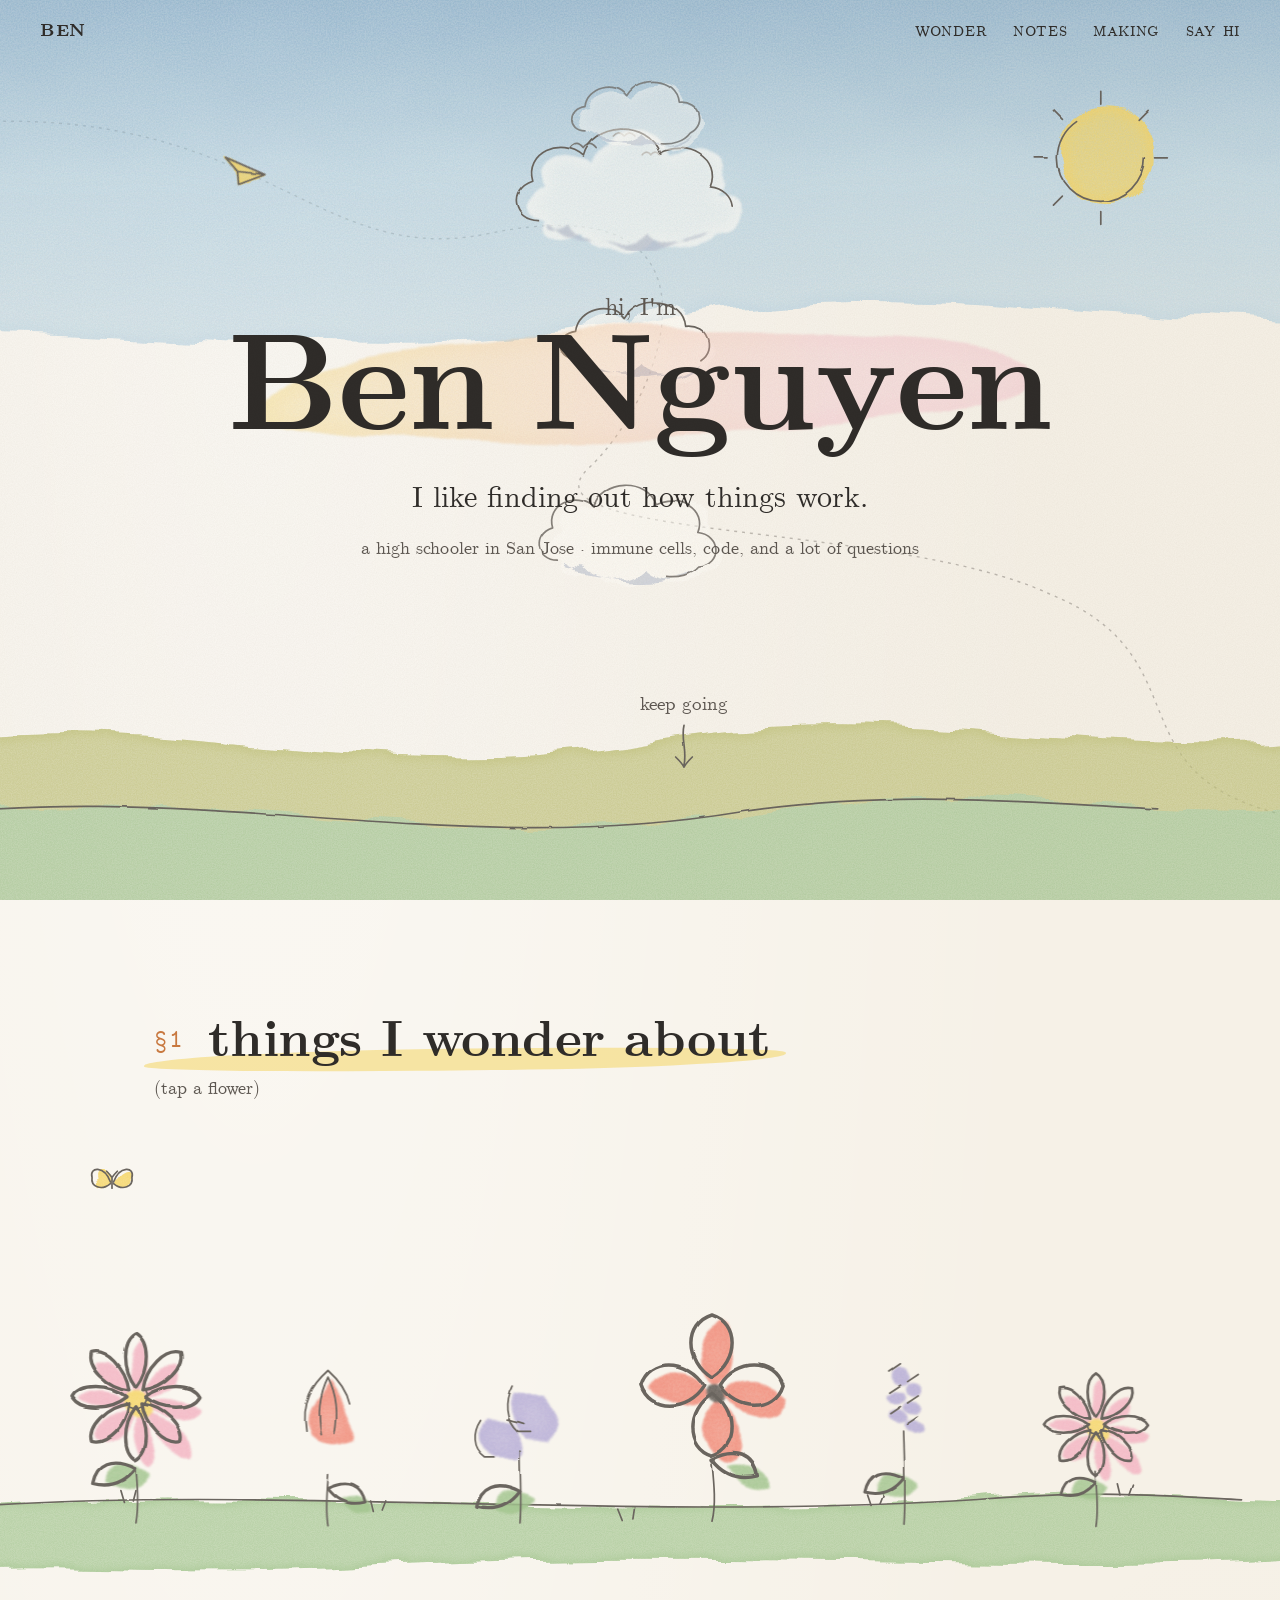
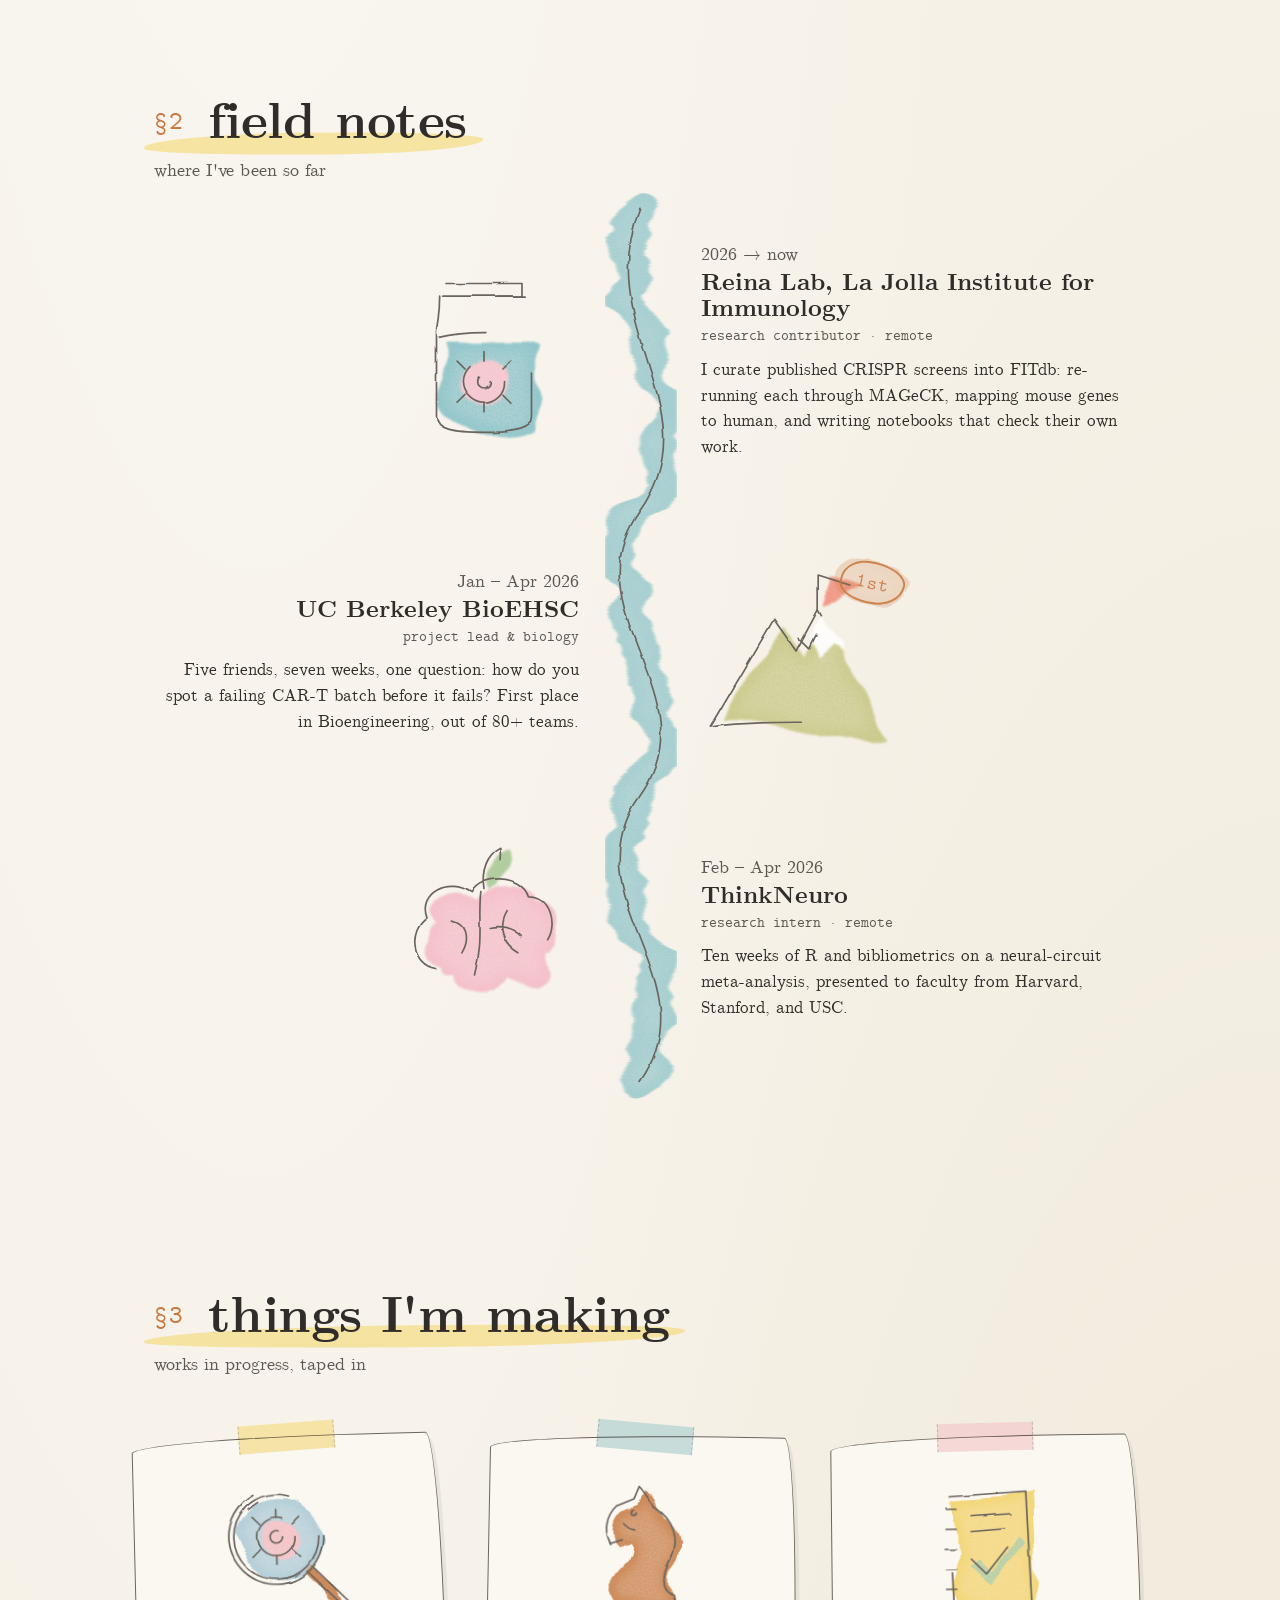
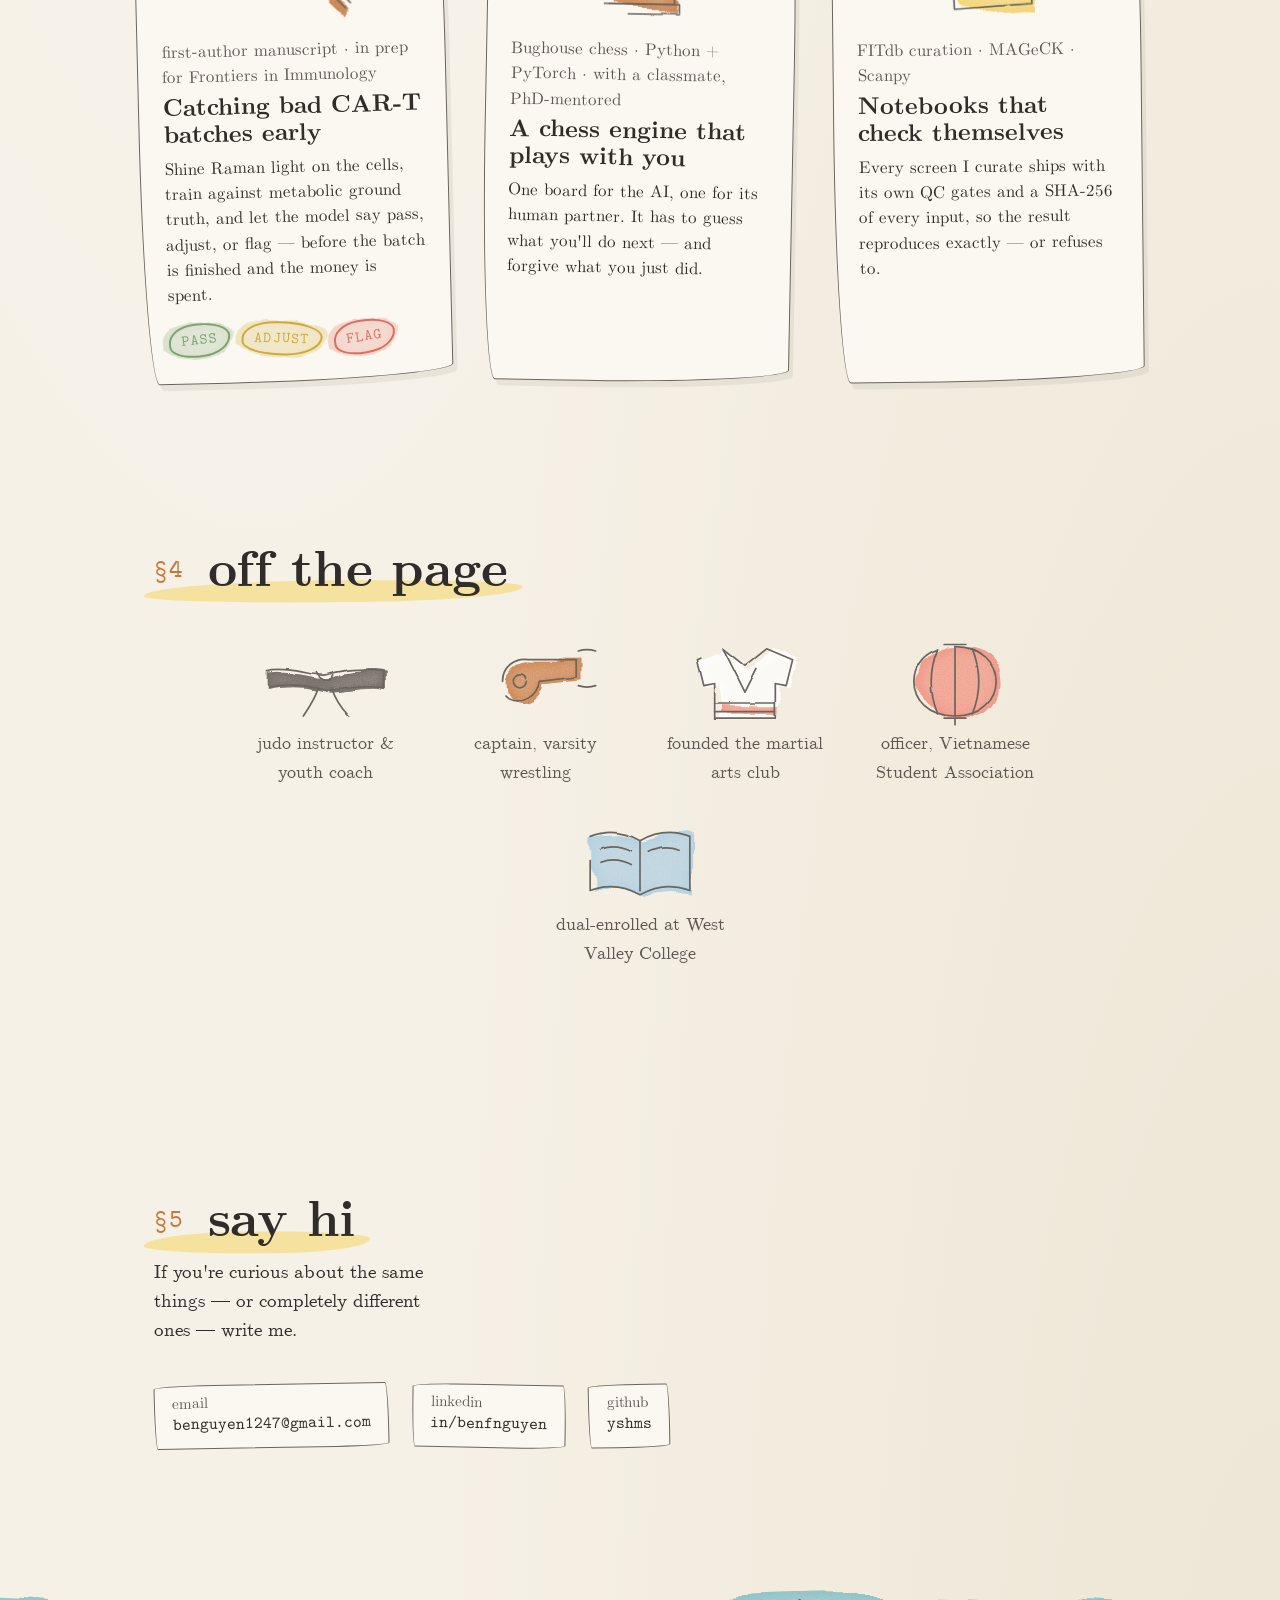
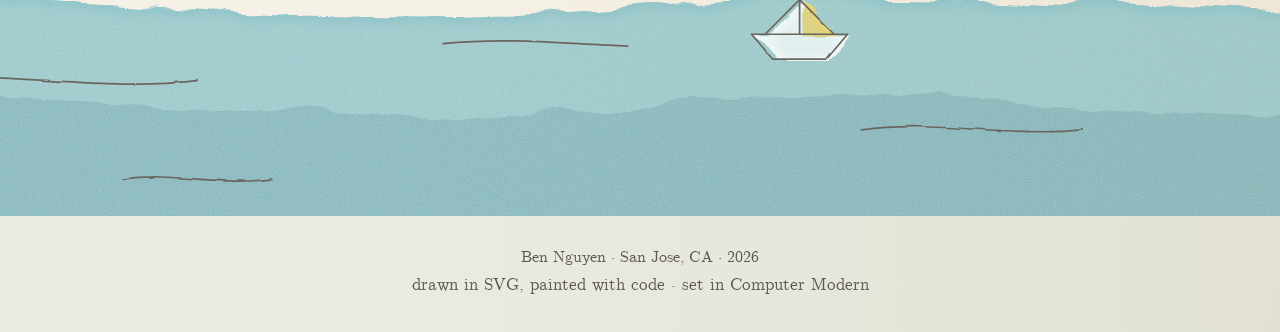
==== index.html @ 8aa5cf25 "field sketchbook personal site Claude-Session: https://claude.ai/code/session_01V952yrejfxE3q9sVbZVy" ====
<!doctype html>
<html lang="en">
<head>
<meta charset="utf-8">
<meta name="viewport" content="width=device-width, initial-scale=1">
<title>Ben Nguyen</title>
<meta name="description" content="Ben Nguyen — a high schooler in San Jose who likes finding out how things work. Immune cells, code, and a lot of questions.">
<meta name="theme-color" content="#f6f1e7">
<link rel="preload" href="fonts/cmu-serif-500-roman.woff2" as="font" type="font/woff2" crossorigin>
<link rel="preload" href="fonts/cmu-serif-700-roman.woff2" as="font" type="font/woff2" crossorigin>
<link rel="stylesheet" href="styles.css">
<link rel="icon" href="data:image/svg+xml,%3Csvg xmlns='http://www.w3.org/2000/svg' viewBox='0 0 32 32'%3E%3Ccircle cx='16' cy='16' r='11' fill='%23f2917f'/%3E%3Ccircle cx='13' cy='13' r='11' fill='%23f6d56a' opacity='.7'/%3E%3C/svg%3E">
</head>
<body>

<!-- ============================================================
     SHARED DEFS: watercolor + pencil filters, and every sketch
     symbol used on the page. Paths carry pathLength="1" so the
     draw-on animation is a single CSS rule everywhere.
     ============================================================ -->
<svg class="defs" width="0" height="0" aria-hidden="true" focusable="false">
  <defs>
    <!-- Watercolor wash: warped edge, dried-pigment ring, paper granulation -->
    <filter id="wash" x="-30%" y="-30%" width="160%" height="160%" color-interpolation-filters="sRGB">
      <feTurbulence type="fractalNoise" baseFrequency="0.014 0.02" numOctaves="3" seed="4" result="warp"/>
      <feDisplacementMap in="SourceGraphic" in2="warp" scale="22" xChannelSelector="R" yChannelSelector="G" result="shape"/>
      <feGaussianBlur in="shape" stdDeviation="0.6" result="soft"/>
      <feMorphology in="soft" operator="erode" radius="4" result="core"/>
      <feGaussianBlur in="core" stdDeviation="4" result="coreBlur"/>
      <feComposite in="soft" in2="coreBlur" operator="out" result="ring"/>
      <feTurbulence type="fractalNoise" baseFrequency="0.8" numOctaves="2" seed="11" result="noise"/>
      <feColorMatrix in="noise" type="matrix" values="0 0 0 0 0  0 0 0 0 0  0 0 0 0 0  2.4 0 0 0 -0.7" result="noiseA"/>
      <feComposite in="soft" in2="noiseA" operator="in" result="grained"/>
      <feComponentTransfer in="soft" result="base"><feFuncA type="linear" slope="0.62"/></feComponentTransfer>
      <feComponentTransfer in="grained" result="grainL"><feFuncA type="linear" slope="0.3"/></feComponentTransfer>
      <feComponentTransfer in="ring" result="ringL"><feFuncA type="linear" slope="0.5"/></feComponentTransfer>
      <feMerge><feMergeNode in="base"/><feMergeNode in="grainL"/><feMergeNode in="ringL"/></feMerge>
    </filter>

    <!-- Same idea at landscape scale (sky, hills, water) -->
    <filter id="wash-big" x="-10%" y="-30%" width="120%" height="160%" color-interpolation-filters="sRGB">
      <feTurbulence type="fractalNoise" baseFrequency="0.004 0.008" numOctaves="3" seed="7" result="warp"/>
      <feDisplacementMap in="SourceGraphic" in2="warp" scale="48" xChannelSelector="R" yChannelSelector="G" result="shape"/>
      <feGaussianBlur in="shape" stdDeviation="1.2" result="soft"/>
      <feMorphology in="soft" operator="erode" radius="9" result="core"/>
      <feGaussianBlur in="core" stdDeviation="9" result="coreBlur"/>
      <feComposite in="soft" in2="coreBlur" operator="out" result="ring"/>
      <feTurbulence type="fractalNoise" baseFrequency="0.6" numOctaves="2" seed="5" result="noise"/>
      <feColorMatrix in="noise" type="matrix" values="0 0 0 0 0  0 0 0 0 0  0 0 0 0 0  2.4 0 0 0 -0.7" result="noiseA"/>
      <feComposite in="soft" in2="noiseA" operator="in" result="grained"/>
      <feComponentTransfer in="soft" result="base"><feFuncA type="linear" slope="0.55"/></feComponentTransfer>
      <feComponentTransfer in="grained" result="grainL"><feFuncA type="linear" slope="0.28"/></feComponentTransfer>
      <feComponentTransfer in="ring" result="ringL"><feFuncA type="linear" slope="0.45"/></feComponentTransfer>
      <feMerge><feMergeNode in="base"/><feMergeNode in="grainL"/><feMergeNode in="ringL"/></feMerge>
    </filter>

    <!-- Pencil: a little hand-wobble on every contour -->
    <filter id="pencil" x="-10%" y="-10%" width="120%" height="120%">
      <feTurbulence type="fractalNoise" baseFrequency="0.05" numOctaves="2" seed="3" result="n"/>
      <feDisplacementMap in="SourceGraphic" in2="n" scale="2.2" xChannelSelector="R" yChannelSelector="G"/>
    </filter>

    <!-- ---------- reusable parts ---------- -->
    <path id="petal" d="M0,-5 C-7,-14 -7,-28 0,-32 C7,-28 7,-14 0,-5 Z" pathLength="1"/>
    <path id="petal-wide" d="M0,-4 C-13,-12 -13,-30 0,-34 C13,-30 13,-12 0,-4 Z" pathLength="1"/>
    <path id="leaf" d="M0,0 C-12,-6 -20,-2 -22,8 C-14,10 -6,8 0,0 Z" pathLength="1"/>

    <!-- ---------- clouds ---------- -->
    <symbol id="cloud-a" viewBox="0 0 200 110" overflow="visible">
      <g class="wash cloud-body">
        <path class="c-cloud" transform="translate(6,4)" d="M28,80 C10,80 6,58 24,52 C18,32 44,20 60,34 C66,10 106,8 114,32 C134,22 158,36 150,56 C170,58 172,84 150,86 C140,98 112,96 104,86 C92,100 60,100 52,86 C44,94 24,92 28,80 Z"/>
      </g>
      <g class="wash">
        <path class="c-cloud-shadow" d="M36,86 C60,100 120,102 152,88 C140,98 112,96 104,86 C92,100 60,100 52,86 C46,92 38,92 36,86 Z"/>
      </g>
      <g class="line">
        <path d="M28,80 C10,80 6,58 24,52 C18,32 44,20 60,34 C66,10 106,8 114,32 C134,22 158,36 150,56 C170,58 172,84 150,86 C140,98 112,96 104,86 C92,100 60,100 52,86 C44,94 24,92 28,80" pathLength="1" class="partial"/>
      </g>
    </symbol>
    <symbol id="cloud-b" viewBox="0 0 140 90" overflow="visible">
      <g class="wash cloud-body">
        <path class="c-cloud" transform="translate(4,3)" d="M20,70 C4,70 4,50 20,48 C22,30 48,24 58,38 C70,18 104,22 106,44 C124,42 132,64 116,72 C106,86 80,84 72,74 C60,86 34,86 30,74 Z"/>
      </g>
      <g class="wash">
        <path class="c-cloud-shadow" d="M28,74 C50,88 96,88 118,72 C106,86 80,84 72,74 C60,86 34,86 30,74 Z"/>
      </g>
      <g class="line">
        <path d="M20,70 C4,70 4,50 20,48 C22,30 48,24 58,38 C70,18 104,22 106,44 C124,42 132,64 116,72 C106,86 80,84 72,74 C60,86 34,86 30,74" pathLength="1" class="partial"/>
      </g>
    </symbol>

    <!-- ---------- sun ---------- -->
    <symbol id="sun" viewBox="0 0 120 120" overflow="visible">
      <g class="wash"><circle class="c-butter" cx="64" cy="58" r="38"/></g>
      <g class="line">
        <circle cx="60" cy="60" r="34" pathLength="1" class="partial"/>
        <path d="M60,8 L60,18 M60,102 L60,112 M8,60 L18,60 M102,60 L112,60 M23,23 L30,30 M97,23 L90,30 M23,97 L30,90" pathLength="1"/>
      </g>
    </symbol>

    <!-- ---------- flowers (origin at the foot of the stem) ---------- -->
    <symbol id="f-daisy" viewBox="-40 -100 80 110" overflow="visible">
      <g class="wash" transform="translate(3,2)">
        <g class="c-pink" transform="translate(0,-64)">
          <use href="#petal"/><use href="#petal" transform="rotate(45)"/><use href="#petal" transform="rotate(90)"/><use href="#petal" transform="rotate(135)"/>
          <use href="#petal" transform="rotate(180)"/><use href="#petal" transform="rotate(225)"/><use href="#petal" transform="rotate(270)"/><use href="#petal" transform="rotate(315)"/>
        </g>
        <circle class="c-butter" cx="0" cy="-64" r="8"/>
        <use href="#leaf" class="c-leaf" transform="translate(0,-28)"/>
      </g>
      <g class="line">
        <path d="M0,0 C3,-18 -3,-38 0,-56" pathLength="1"/>
        <use href="#leaf" transform="translate(0,-28)"/>
        <g transform="translate(0,-64)">
          <use href="#petal"/><use href="#petal" transform="rotate(45)"/><use href="#petal" transform="rotate(90)"/><use href="#petal" transform="rotate(135)"/>
          <use href="#petal" transform="rotate(180)"/><use href="#petal" transform="rotate(225)"/><use href="#petal" transform="rotate(270)"/><use href="#petal" transform="rotate(315)"/>
        </g>
        <circle cx="0" cy="-64" r="6" pathLength="1" class="partial"/>
      </g>
    </symbol>

    <symbol id="f-tulip" viewBox="-40 -100 80 110" overflow="visible">
      <g class="wash" transform="translate(3,3)">
        <path class="c-coral" d="M-13,-56 C-16,-74 -9,-84 0,-92 C9,-84 16,-74 13,-56 C6,-50 -6,-50 -13,-56 Z"/>
        <use href="#leaf" class="c-leaf" transform="translate(0,-22) scale(-1,1)"/>
      </g>
      <g class="line">
        <path d="M0,0 C-3,-18 3,-36 0,-52" pathLength="1"/>
        <use href="#leaf" transform="translate(0,-22) scale(-1,1)"/>
        <path d="M-13,-56 C-16,-74 -9,-84 0,-92 C9,-84 16,-74 13,-56 C6,-50 -6,-50 -13,-56 Z" pathLength="1"/>
        <path d="M-4,-54 C-7,-70 -3,-82 0,-88 M4,-54 C7,-70 3,-82 0,-88" pathLength="1"/>
      </g>
    </symbol>

    <symbol id="f-bell" viewBox="-40 -100 80 110" overflow="visible">
      <g class="wash" transform="translate(3,2)">
        <path class="c-lavender" d="M-4,-70 C-8,-62 -8,-52 -1,-46 L11,-46 C18,-52 18,-62 14,-70 Z"/>
        <path class="c-lavender" d="M-20,-52 C-24,-46 -24,-38 -18,-34 L-9,-34 C-3,-38 -3,-46 -7,-52 Z"/>
        <use href="#leaf" class="c-leaf" transform="translate(0,-16)"/>
      </g>
      <g class="line">
        <path d="M0,0 C2,-24 -4,-50 6,-72" pathLength="1"/>
        <path d="M2,-50 C-4,-52 -10,-52 -14,-56" pathLength="1"/>
        <use href="#leaf" transform="translate(0,-16)"/>
        <path d="M-4,-70 C-8,-62 -8,-52 -1,-46 L11,-46 C18,-52 18,-62 14,-70" pathLength="1"/>
        <path d="M-20,-52 C-24,-46 -24,-38 -18,-34 L-9,-34 C-3,-38 -3,-46 -7,-52" pathLength="1"/>
      </g>
    </symbol>

    <symbol id="f-poppy" viewBox="-40 -100 80 110" overflow="visible">
      <g class="wash" transform="translate(4,2)">
        <g class="c-coral" transform="translate(0,-66)">
          <use href="#petal-wide"/><use href="#petal-wide" transform="rotate(90)"/><use href="#petal-wide" transform="rotate(180)"/><use href="#petal-wide" transform="rotate(270)"/>
        </g>
        <circle class="c-ink" cx="0" cy="-66" r="5"/>
        <use href="#leaf" class="c-leaf" transform="translate(0,-30) scale(-1,1)"/>
      </g>
      <g class="line">
        <path d="M0,0 C4,-16 -4,-40 0,-58" pathLength="1"/>
        <use href="#leaf" transform="translate(0,-30) scale(-1,1)"/>
        <g transform="translate(0,-66)">
          <use href="#petal-wide"/><use href="#petal-wide" transform="rotate(90)"/><use href="#petal-wide" transform="rotate(180)"/><use href="#petal-wide" transform="rotate(270)"/>
        </g>
      </g>
    </symbol>

    <symbol id="f-lavender" viewBox="-40 -100 80 110" overflow="visible">
      <g class="wash c-lavender" transform="translate(3,2)">
        <ellipse cx="-5" cy="-88" rx="6" ry="4"/><ellipse cx="5" cy="-82" rx="6" ry="4"/>
        <ellipse cx="-6" cy="-76" rx="6" ry="4"/><ellipse cx="5" cy="-70" rx="6" ry="4"/>
        <ellipse cx="-5" cy="-64" rx="6" ry="4"/><ellipse cx="4" cy="-58" rx="6" ry="4"/>
        <use href="#leaf" class="c-leaf" transform="translate(0,-26)"/>
      </g>
      <g class="line">
        <path d="M0,0 C2,-30 -2,-60 0,-92" pathLength="1"/>
        <use href="#leaf" transform="translate(0,-26)"/>
        <path d="M-8,-86 L-2,-90 M-8,-74 L-2,-78 M-8,-62 L-2,-66 M2,-80 L8,-84 M2,-68 L8,-72 M2,-56 L8,-60" pathLength="1"/>
      </g>
    </symbol>

    <!-- ---------- sketches for cards ---------- -->
    <!-- specimen jar with a cell inside -->
    <symbol id="s-jar" viewBox="0 0 120 120" overflow="visible">
      <g class="wash">
        <path class="c-water" transform="translate(4,3)" d="M30,52 L30,100 C30,108 40,110 60,110 C80,110 90,108 90,100 L90,52 Z"/>
        <circle class="c-pink" cx="62" cy="80" r="15"/>
      </g>
      <g class="line">
        <path d="M34,26 L86,26 M32,26 C32,40 30,44 30,48 L30,102 C30,110 40,112 60,112 C80,112 90,110 90,102 L90,48 C90,44 88,40 88,26" pathLength="1"/>
        <path d="M36,18 L84,18 L84,26 L36,26 Z" pathLength="1"/>
        <path d="M32,52 C48,48 72,48 88,52" pathLength="1" class="partial"/>
        <circle cx="60" cy="80" r="13" pathLength="1"/>
        <path d="M48,72 L43,67 M72,72 L77,67 M48,88 L43,93 M72,88 L77,93 M60,67 L60,61 M60,93 L60,99" pathLength="1"/>
        <circle cx="60" cy="80" r="4" pathLength="1"/>
      </g>
    </symbol>

    <!-- mountain with a flag: the competition -->
    <symbol id="s-summit" viewBox="0 0 120 120" overflow="visible">
      <g class="wash">
        <path class="c-moss" transform="translate(4,3)" d="M8,108 L46,40 L60,60 L74,34 L114,108 Z"/>
        <path class="c-paper" transform="translate(4,3)" d="M64,50 L74,34 L86,56 L78,52 L72,60 Z"/>
        <path class="c-coral" transform="translate(3,2)" d="M74,14 L96,20 L74,28 Z"/>
      </g>
      <g class="line">
        <path d="M6,108 L46,40 L60,60 L74,34 L114,108" pathLength="1"/>
        <path d="M74,34 L74,12 L96,19 L74,26" pathLength="1"/>
        <path d="M62,52 L68,58 L72,50 L78,56 L84,50" pathLength="1" class="partial"/>
        <path d="M6,108 C30,104 90,104 114,108" pathLength="1" class="partial"/>
      </g>
    </symbol>

    <!-- brain with a sprout -->
    <symbol id="s-brain" viewBox="0 0 120 120" overflow="visible">
      <g class="wash">
        <path class="c-pink" transform="translate(4,3)" d="M30,80 C14,78 12,56 24,48 C18,32 38,22 52,32 C58,20 84,20 88,34 C104,34 108,58 96,66 C102,84 84,92 72,84 C64,94 44,94 40,84 C36,86 30,84 30,80 Z"/>
        <path class="c-leaf" transform="translate(3,2)" d="M60,26 C56,14 62,6 70,4 C72,14 66,22 60,26 Z"/>
      </g>
      <g class="line">
        <path d="M30,80 C14,78 12,56 24,48 C18,32 38,22 52,32 C58,20 84,20 88,34 C104,34 108,58 96,66 C102,84 84,92 72,84 C64,94 44,94 40,84 C36,86 30,84 30,80 Z" pathLength="1"/>
        <path d="M58,32 C56,48 60,62 54,84 M40,50 C48,52 52,60 46,70 M74,44 C68,54 72,64 82,70 M64,54 C74,52 80,56 84,60" pathLength="1" class="partial"/>
        <path d="M60,30 C58,18 62,8 70,4 C72,14 66,22 60,30" pathLength="1"/>
      </g>
    </symbol>

    <!-- cell under a magnifying glass -->
    <symbol id="s-lens" viewBox="0 0 120 120" overflow="visible">
      <g class="wash">
        <circle class="c-sky" transform="translate(3,3)" cx="50" cy="50" r="34"/>
        <circle class="c-pink" transform="translate(2,2)" cx="50" cy="50" r="16"/>
        <path class="c-sienna" transform="translate(3,2)" d="M76,72 L106,102 L100,108 L70,78 Z"/>
      </g>
      <g class="line">
        <circle cx="50" cy="50" r="34" pathLength="1"/>
        <circle cx="50" cy="50" r="38" pathLength="1" class="partial"/>
        <path d="M78,74 L108,104 M74,78 L104,108" pathLength="1"/>
        <circle cx="50" cy="50" r="15" pathLength="1"/>
        <path d="M37,40 L31,34 M63,40 L69,34 M37,60 L31,66 M63,60 L69,66 M50,35 L50,28 M50,65 L50,72" pathLength="1"/>
        <circle cx="50" cy="50" r="5" pathLength="1"/>
        <path d="M28,28 C32,24 36,22 40,20" pathLength="1" class="partial"/>
      </g>
    </symbol>

    <!-- chess knight -->
    <symbol id="s-knight" viewBox="0 0 120 120" overflow="visible">
      <g class="wash">
        <path class="c-sienna" transform="translate(4,3)" d="M34,104 L86,104 L86,96 C74,92 76,80 82,68 C90,52 84,36 68,26 C64,20 60,14 56,10 L52,20 L38,26 C30,34 28,46 34,56 L46,52 C48,62 40,72 34,84 Z"/>
      </g>
      <g class="line">
        <path d="M34,104 L86,104 L86,96 C74,92 76,80 82,68 C90,52 84,36 68,26 C64,20 60,14 56,10 L52,20 L38,26 C30,34 28,46 34,56 L46,52 C48,62 40,72 34,84 Z" pathLength="1"/>
        <path d="M30,104 L90,104 L90,112 L30,112 Z" pathLength="1"/>
        <circle cx="52" cy="32" r="2" pathLength="1"/>
        <path d="M44,40 C48,44 52,46 58,44" pathLength="1" class="partial"/>
      </g>
    </symbol>

    <!-- notebook with a check -->
    <symbol id="s-notebook" viewBox="0 0 120 120" overflow="visible">
      <g class="wash">
        <path class="c-butter" transform="translate(4,3)" d="M30,18 L92,14 L96,104 L34,108 Z"/>
        <path class="c-leaf" transform="translate(3,2)" d="M50,66 L60,78 L82,48 L86,54 L60,88 L44,72 Z"/>
      </g>
      <g class="line">
        <path d="M30,18 L92,14 L96,104 L34,108 Z" pathLength="1"/>
        <path d="M28,28 L36,28 M28,44 L36,44 M28,60 L36,60 M28,76 L36,76 M28,92 L36,92" pathLength="1"/>
        <path d="M48,34 L80,32 M48,46 L74,44" pathLength="1" class="partial"/>
        <path d="M48,68 L60,80 L84,50" pathLength="1"/>
      </g>
    </symbol>

    <!-- small doodles for the "off the page" row -->
    <symbol id="d-belt" viewBox="0 0 120 80" overflow="visible">
      <g class="wash"><path class="c-ink" transform="translate(3,2)" d="M6,30 C30,26 50,36 60,34 C70,32 90,26 114,30 L114,46 C90,42 70,50 60,48 C50,46 30,40 6,46 Z"/></g>
      <g class="line">
        <path d="M6,30 C30,26 50,36 60,34 C70,32 90,26 114,30 L114,46 C90,42 70,50 60,48 C50,46 30,40 6,46 Z" pathLength="1"/>
        <path d="M52,32 C56,40 64,42 68,34 M54,46 C50,58 44,66 40,72 M66,46 C70,58 76,66 82,72" pathLength="1"/>
      </g>
    </symbol>
    <symbol id="d-whistle" viewBox="0 0 120 80" overflow="visible">
      <g class="wash"><path class="c-sienna" transform="translate(3,2)" d="M30,40 C30,26 42,18 54,20 L98,20 L98,36 L64,40 C62,54 48,62 36,56 C30,52 30,46 30,40 Z"/></g>
      <g class="line">
        <path d="M30,40 C30,26 42,18 54,20 L98,20 L98,36 L64,40 C62,54 48,62 36,56 C30,52 30,46 30,40 Z" pathLength="1"/>
        <circle cx="46" cy="40" r="6" pathLength="1"/>
        <path d="M100,12 C106,10 110,10 116,12 M100,44 C106,46 110,46 116,44" pathLength="1" class="partial"/>
      </g>
    </symbol>
    <symbol id="d-gi" viewBox="0 0 120 80" overflow="visible">
      <g class="wash"><path class="c-paper" transform="translate(3,2)" d="M40,10 L60,26 L80,10 L104,20 L98,44 L88,42 L88,74 L32,74 L32,42 L22,44 L16,20 Z"/><path class="c-coral" transform="translate(3,2)" d="M32,60 L88,60 L88,68 L32,68 Z"/></g>
      <g class="line">
        <path d="M40,10 L60,26 L80,10 L104,20 L98,44 L88,42 L88,74 L32,74 L32,42 L22,44 L16,20 Z" pathLength="1"/>
        <path d="M40,10 L60,50 L80,10" pathLength="1" class="partial"/>
        <path d="M32,60 L88,60 M32,68 L88,68" pathLength="1"/>
      </g>
    </symbol>
    <symbol id="d-lantern" viewBox="0 0 120 80" overflow="visible">
      <g class="wash"><path class="c-coral" transform="translate(3,2)" d="M60,8 C86,8 98,24 98,40 C98,56 86,72 60,72 C34,72 22,56 22,40 C22,24 34,8 60,8 Z"/></g>
      <g class="line">
        <path d="M60,8 C86,8 98,24 98,40 C98,56 86,72 60,72 C34,72 22,56 22,40 C22,24 34,8 60,8 Z" pathLength="1"/>
        <path d="M44,10 C36,30 36,50 44,70 M76,10 C84,30 84,50 76,70 M60,8 L60,72" pathLength="1" class="partial"/>
        <path d="M50,6 L70,6 M50,74 L70,74 M60,74 L60,80" pathLength="1"/>
      </g>
    </symbol>
    <symbol id="d-book" viewBox="0 0 120 80" overflow="visible">
      <g class="wash"><path class="c-sky" transform="translate(3,2)" d="M14,16 C30,10 46,12 60,20 C74,12 90,10 106,16 L106,66 C90,60 74,62 60,70 C46,62 30,60 14,66 Z"/></g>
      <g class="line">
        <path d="M14,16 C30,10 46,12 60,20 C74,12 90,10 106,16 L106,66 C90,60 74,62 60,70 C46,62 30,60 14,66 Z" pathLength="1"/>
        <path d="M60,20 L60,70" pathLength="1"/>
        <path d="M24,28 C34,24 44,26 52,30 M24,40 C34,36 44,38 52,42 M68,30 C76,26 86,24 96,28" pathLength="1" class="partial"/>
      </g>
    </symbol>

    <!-- paper boat -->
    <symbol id="s-boat" viewBox="0 0 120 80" overflow="visible">
      <g class="wash">
        <path class="c-paper" transform="translate(3,2)" d="M10,44 L110,44 L88,70 L32,70 Z"/>
        <path class="c-butter" transform="translate(3,2)" d="M60,8 L60,44 L96,44 Z"/>
        <path class="c-paper" transform="translate(3,2)" d="M60,8 L60,44 L24,44 Z"/>
      </g>
      <g class="line">
        <path d="M10,44 L110,44 L88,70 L32,70 Z" pathLength="1"/>
        <path d="M24,44 L60,8 L96,44 M60,8 L60,44" pathLength="1"/>
      </g>
    </symbol>

    <!-- paper plane (the little traveler) -->
    <symbol id="s-plane" viewBox="0 0 60 40" overflow="visible">
      <g class="wash"><path class="c-butter" transform="translate(2,1)" d="M2,20 L56,4 L38,36 L26,24 Z"/></g>
      <g class="line">
        <path d="M2,20 L56,4 L38,36 L26,24 Z M2,20 L26,24 M26,24 L56,4" pathLength="1"/>
      </g>
    </symbol>
  </defs>
</svg>

<!-- paper grain + wet paint layer + the traveling plane -->
<div class="grain" aria-hidden="true"></div>
<canvas id="paint" aria-hidden="true"></canvas>
<svg id="plane-layer" aria-hidden="true" viewBox="0 0 100 100" preserveAspectRatio="none">
  <path id="plane-path" d="M-6,14 C20,10 24,30 38,26 C58,20 52,44 46,52 C40,60 70,58 82,66 C96,74 84,90 108,92" fill="none"/>
</svg>
<div id="plane" aria-hidden="true"><svg viewBox="0 0 60 40"><use href="#s-plane"/></svg></div>

<header class="nav" id="top">
  <a class="nav-home" href="#sky">ben</a>
  <nav aria-label="Sections">
    <a href="#wonder">wonder</a>
    <a href="#notes">notes</a>
    <a href="#making">making</a>
    <a href="#hi">say hi</a>
  </nav>
</header>

<main>

  <!-- ===================== SKY ===================== -->
  <section id="sky" class="sky" data-reveal>
    <svg class="sky-wash" viewBox="0 0 1440 700" preserveAspectRatio="xMidYMin slice" aria-hidden="true">
      <defs>
        <linearGradient id="skyGrad" gradientUnits="userSpaceOnUse" x1="0" y1="0" x2="0" y2="300">
          <stop offset="0" stop-color="#6f9fc4"/>
          <stop offset=".45" stop-color="#a9cce0"/>
          <stop offset="1" stop-color="#a9cce0" stop-opacity=".45"/>
        </linearGradient>
      </defs>
      <g class="wash" filter="url(#wash-big)">
        <path fill="url(#skyGrad)" d="M-40,-40 L1480,-40 L1480,230 C1200,290 980,200 720,250 C460,300 220,220 -40,280 Z"/>
      </g>
    </svg>

    <div class="sun"><svg viewBox="0 0 120 120"><use href="#sun"/></svg></div>
    <svg class="birds" viewBox="0 0 160 60" aria-hidden="true">
      <g class="line">
        <path d="M10,30 C16,22 22,22 28,30 C34,22 40,22 46,30" pathLength="1" class="partial"/>
        <path d="M70,14 C75,8 80,8 85,14 C90,8 95,8 100,14" pathLength="1" class="partial"/>
        <path d="M110,40 C114,35 118,35 122,40 C126,35 130,35 134,40" pathLength="1" class="partial"/>
      </g>
    </svg>

    <div class="cloud cloud-1"><svg viewBox="0 0 200 110"><use href="#cloud-a"/></svg></div>
    <div class="cloud cloud-2"><svg viewBox="0 0 140 90"><use href="#cloud-b"/></svg></div>
    <div class="cloud cloud-3"><svg viewBox="0 0 200 110"><use href="#cloud-a"/></svg></div>
    <div class="cloud cloud-4"><svg viewBox="0 0 140 90"><use href="#cloud-b"/></svg></div>

    <div class="hero">
      <p class="scribble hello">hi, I'm</p>
      <h1 class="name" aria-label="Ben Nguyen">
        <span>B</span><span>e</span><span>n</span><span class="sp"> </span><span>N</span><span>g</span><span>u</span><span>y</span><span>e</span><span>n</span>
      </h1>
      <p class="tagline">I like finding out how things work.</p>
      <p class="scribble where">a high schooler in San Jose &middot; immune cells, code, and a lot of questions</p>
    </div>

    <a class="cue" href="#wonder">
      <span>keep going</span>
      <svg viewBox="0 0 40 60" aria-hidden="true"><path class="line" d="M20,4 C16,20 24,34 20,52 M10,42 C14,46 18,50 20,54 C22,50 26,46 30,42" pathLength="1"/></svg>
    </a>

    <svg class="hills" viewBox="0 0 1440 320" preserveAspectRatio="xMidYMax slice" aria-hidden="true">
      <g class="wash" filter="url(#wash-big)">
        <path class="c-moss" d="M-40,170 C220,110 430,210 720,160 C1010,110 1230,200 1480,140 L1480,360 L-40,360 Z"/>
        <path class="c-leaf" d="M-40,240 C260,190 520,280 820,230 C1080,190 1300,260 1480,210 L1480,360 L-40,360 Z"/>
      </g>
      <g class="line">
        <path d="M-40,240 C260,190 520,280 820,230 C1080,190 1300,260 1480,210" pathLength="1" class="partial"/>
      </g>
    </svg>
  </section>

  <!-- ===================== WONDER ===================== -->
  <section id="wonder" class="meadow" data-reveal>
    <header class="sec-head">
      <h2>things I wonder about</h2>
      <p class="scribble">(tap a flower)</p>
    </header>

    <div class="field">
      <button class="flower" style="--x:8%;  --s:1.05; --d:0.0s" aria-expanded="false">
        <svg viewBox="0 0 80 110"><use href="#f-daisy"/></svg>
        <span class="note"><b>Why do 1 in 10 CAR-T batches fail?</b><small>so I designed a way to catch a bad batch early (see &sect;3)</small></span>
      </button>
      <button class="flower" style="--x:24%; --s:0.9; --d:0.15s" aria-expanded="false">
        <svg viewBox="0 0 80 110"><use href="#f-tulip"/></svg>
        <span class="note"><b>What makes a T cell tired?</b><small>exhaustion, metabolism, and why a cell's fitness matters long before it meets a tumor</small></span>
      </button>
      <button class="flower" style="--x:40%; --s:1.05; --d:0.3s" aria-expanded="false">
        <svg viewBox="0 0 80 110"><use href="#f-bell"/></svg>
        <span class="note"><b>Which genes make an immune cell brave?</b><small>CRISPR screens ask exactly this. I curate them into FITdb at the La Jolla Institute for Immunology</small></span>
      </button>
      <button class="flower" style="--x:56%; --s:1.1; --d:0.45s" aria-expanded="false">
        <svg viewBox="0 0 80 110"><use href="#f-poppy"/></svg>
        <span class="note"><b>Can an AI be a good teammate?</b><small>we're building a Bughouse chess engine that plays <em>with</em> a human, not instead of one</small></span>
      </button>
      <button class="flower" style="--x:72%; --s:0.95; --d:0.6s" aria-expanded="false">
        <svg viewBox="0 0 80 110"><use href="#f-lavender"/></svg>
        <span class="note"><b>How do you teach a kid to fall safely?</b><small>gently, and many times over. I coach youth judo</small></span>
      </button>
      <button class="flower" style="--x:88%; --s:0.85; --d:0.75s" aria-expanded="false">
        <svg viewBox="0 0 80 110"><use href="#f-daisy"/></svg>
        <span class="note"><b>How many papers is <em>a lot</em> of papers?</b><small>at ThinkNeuro I learned to measure a literature with R (bibliometrics)</small></span>
      </button>

      <div class="butterfly" aria-hidden="true">
        <svg viewBox="-30 -24 60 48">
          <g class="wing wing-l"><g class="wash"><path class="c-butter" transform="translate(2,1)" d="M-2,0 C-10,-22 -30,-20 -26,-6 C-28,6 -14,12 -2,2 Z"/></g><g class="line"><path d="M-2,0 C-10,-22 -30,-20 -26,-6 C-28,6 -14,12 -2,2" pathLength="1"/></g></g>
          <g class="wing wing-r"><g class="wash"><path class="c-butter" transform="translate(2,1)" d="M2,0 C10,-22 30,-20 26,-6 C28,6 14,12 2,2 Z"/></g><g class="line"><path d="M2,0 C10,-22 30,-20 26,-6 C28,6 14,12 2,2" pathLength="1"/></g></g>
          <g class="line"><path d="M0,-6 L0,8 M0,-6 C-3,-10 -5,-12 -7,-14 M0,-6 C3,-10 5,-12 7,-14" pathLength="1"/></g>
        </svg>
      </div>
      <svg class="ground" viewBox="0 0 1440 160" preserveAspectRatio="none" aria-hidden="true">
        <g class="wash" filter="url(#wash-big)">
          <path class="c-leaf" d="M-40,60 C300,30 700,80 1100,50 C1300,30 1400,60 1480,50 L1480,125 C1200,150 800,115 400,140 C200,152 60,135 -40,145 Z"/>
        </g>
        <g class="line">
          <path d="M-40,60 C300,30 700,80 1100,50 C1300,30 1400,60 1480,50" pathLength="1" class="partial" vector-effect="non-scaling-stroke"/>
          <path d="M140,54 l-4,-16 M150,52 l3,-14 M420,66 l-3,-14 M430,64 l4,-12 M700,78 l-5,-15 M712,76 l2,-16 M980,58 l-4,-14 M990,56 l4,-12 M1260,44 l-3,-15 M1270,44 l4,-13" pathLength="1" vector-effect="non-scaling-stroke"/>
        </g>
      </svg>
    </div>
  </section>

  <!-- ===================== FIELD NOTES ===================== -->
  <section id="notes" class="river-sec" data-reveal>
    <header class="sec-head">
      <h2>field notes</h2>
      <p class="scribble">where I've been so far</p>
    </header>

    <div class="river">
      <svg class="river-svg" viewBox="0 0 100 1000" preserveAspectRatio="none" aria-hidden="true">
        <path class="river-wash" d="M50,-20 C30,120 80,220 50,340 C20,460 80,560 50,680 C20,800 80,900 50,1020" vector-effect="non-scaling-stroke"/>
      </svg>
      <svg class="river-svg river-svg-line" viewBox="0 0 100 1000" preserveAspectRatio="none" aria-hidden="true">
        <path class="river-line line partial" d="M50,-20 C30,120 80,220 50,340 C20,460 80,560 50,680 C20,800 80,900 50,1020" pathLength="1" vector-effect="non-scaling-stroke"/>
      </svg>

      <ol class="stops">
        <li class="stop" data-reveal>
          <div class="sketch"><svg viewBox="0 0 120 120"><use href="#s-jar"/></svg></div>
          <div class="card">
            <p class="scribble when">2026 &rarr; now</p>
            <h3>Reina Lab, La Jolla Institute for Immunology</h3>
            <p class="role">research contributor &middot; remote</p>
            <p>I curate published CRISPR screens into FITdb: re-running each through MAGeCK, mapping mouse genes to human, and writing notebooks that check their own work.</p>
          </div>
        </li>
        <li class="stop" data-reveal>
          <div class="sketch"><svg viewBox="0 0 120 120"><use href="#s-summit"/></svg><span class="stamp stamp-first">1st</span></div>
          <div class="card">
            <p class="scribble when">Jan &ndash; Apr 2026</p>
            <h3>UC Berkeley BioEHSC</h3>
            <p class="role">project lead &amp; biology</p>
            <p>Five friends, seven weeks, one question: how do you spot a failing CAR-T batch before it fails? First place in Bioengineering, out of 80+ teams.</p>
          </div>
        </li>
        <li class="stop" data-reveal>
          <div class="sketch"><svg viewBox="0 0 120 120"><use href="#s-brain"/></svg></div>
          <div class="card">
            <p class="scribble when">Feb &ndash; Apr 2026</p>
            <h3>ThinkNeuro</h3>
            <p class="role">research intern &middot; remote</p>
            <p>Ten weeks of R and bibliometrics on a neural-circuit meta-analysis, presented to faculty from Harvard, Stanford, and USC.</p>
          </div>
        </li>
      </ol>
    </div>
  </section>

  <!-- ===================== MAKING ===================== -->
  <section id="making" class="making" data-reveal>
    <header class="sec-head">
      <h2>things I'm making</h2>
      <p class="scribble">works in progress, taped in</p>
    </header>

    <div class="sheets">
      <article class="sheet" style="--tilt:-1.4deg" data-reveal>
        <span class="tape" aria-hidden="true"></span>
        <div class="sketch"><svg viewBox="0 0 120 120"><use href="#s-lens"/></svg></div>
        <p class="scribble label">first-author manuscript &middot; in prep for <em>Frontiers in Immunology</em></p>
        <h3>Catching bad CAR&#8209;T batches early</h3>
        <p>Shine Raman light on the cells, train against metabolic ground truth, and let the model say <em>pass</em>, <em>adjust</em>, or <em>flag</em> &mdash; before the batch is finished and the money is spent.</p>
        <div class="stamps" aria-hidden="true">
          <span class="stamp stamp-pass">PASS</span>
          <span class="stamp stamp-adjust">ADJUST</span>
          <span class="stamp stamp-flag">FLAG</span>
        </div>
      </article>

      <article class="sheet" style="--tilt:1.1deg" data-reveal>
        <span class="tape" aria-hidden="true"></span>
        <div class="sketch"><svg viewBox="0 0 120 120"><use href="#s-knight"/></svg></div>
        <p class="scribble label">Bughouse chess &middot; Python + PyTorch &middot; with a classmate, PhD-mentored</p>
        <h3>A chess engine that plays <em>with</em> you</h3>
        <p>One board for the AI, one for its human partner. It has to guess what you'll do next &mdash; and forgive what you just did.</p>
      </article>

      <article class="sheet" style="--tilt:-0.6deg" data-reveal>
        <span class="tape" aria-hidden="true"></span>
        <div class="sketch"><svg viewBox="0 0 120 120"><use href="#s-notebook"/></svg></div>
        <p class="scribble label">FITdb curation &middot; MAGeCK &middot; Scanpy</p>
        <h3>Notebooks that check themselves</h3>
        <p>Every screen I curate ships with its own QC gates and a SHA-256 of every input, so the result reproduces exactly &mdash; or refuses to.</p>
      </article>
    </div>
  </section>

  <!-- ===================== OFF THE PAGE ===================== -->
  <section id="also" class="also" data-reveal>
    <header class="sec-head">
      <h2>off the page</h2>
    </header>
    <ul class="doodles">
      <li><svg viewBox="0 0 120 80"><use href="#d-belt"/></svg><span>judo instructor &amp; youth coach</span></li>
      <li><svg viewBox="0 0 120 80"><use href="#d-whistle"/></svg><span>captain, varsity wrestling</span></li>
      <li><svg viewBox="0 0 120 80"><use href="#d-gi"/></svg><span>founded the martial arts club</span></li>
      <li><svg viewBox="0 0 120 80"><use href="#d-lantern"/></svg><span>officer, Vietnamese Student Association</span></li>
      <li><svg viewBox="0 0 120 80"><use href="#d-book"/></svg><span>dual-enrolled at West Valley College</span></li>
    </ul>
  </section>

  <!-- ===================== SAY HI ===================== -->
  <section id="hi" class="pond" data-reveal>
    <header class="sec-head">
      <h2>say hi</h2>
      <p class="lead">If you're curious about the same things &mdash; or completely different ones &mdash; write me.</p>
    </header>

    <ul class="links">
      <li><a href="mailto:benguyen1247@gmail.com"><span class="scribble">email</span>benguyen1247@gmail.com</a></li>
      <li><a href="https://linkedin.com/in/benfnguyen" rel="me noopener" target="_blank"><span class="scribble">linkedin</span>in/benfnguyen</a></li>
      <li><a href="https://github.com/yshms" rel="me noopener" target="_blank"><span class="scribble">github</span>yshms</a></li>
    </ul>

    <div class="water">
      <div class="boat"><svg viewBox="0 0 120 80"><use href="#s-boat"/></svg></div>
      <svg class="water-svg" viewBox="0 0 1440 260" preserveAspectRatio="xMidYMax slice" aria-hidden="true">
        <g class="wash" filter="url(#wash-big)">
          <path class="c-water" d="M-40,90 C200,60 400,120 720,90 C1040,60 1240,120 1480,90 L1480,300 L-40,300 Z"/>
          <path class="c-water-deep" opacity=".6" d="M-40,170 C240,140 480,200 720,170 C960,140 1200,200 1480,170 L1480,300 L-40,300 Z"/>
        </g>
        <g class="line">
          <path d="M120,150 C200,140 280,160 360,150 M900,190 C960,182 1020,196 1080,190 M300,230 C340,224 380,236 420,230" pathLength="1" class="partial"/>
          <path d="M560,120 C640,112 700,128 780,120" pathLength="1" class="partial"/>
        </g>
      </svg>
    </div>
  </section>

</main>

<footer class="foot">
  <p>Ben Nguyen &middot; San Jose, CA &middot; 2026</p>
  <p class="scribble">drawn in SVG, painted with code &middot; set in Computer Modern</p>
</footer>

<script src="script.js"></script>
</body>
</html>
---- styles.css ----
/* ============================================================
   Ben Nguyen — field sketchbook
   paper · pencil · watercolor. Everything drawn is inline SVG;
   washes use the #wash filters, contours use #pencil.
   ============================================================ */

/* ---------- Computer Modern (CM Unicode, SIL OFL) ---------- */
@font-face { font-family: "CMU Serif"; font-style: normal; font-weight: 400; font-display: swap; src: url("fonts/cmu-serif-500-roman.woff2") format("woff2"); }
@font-face { font-family: "CMU Serif"; font-style: italic; font-weight: 400; font-display: swap; src: url("fonts/cmu-serif-500-italic.woff2") format("woff2"); }
@font-face { font-family: "CMU Serif"; font-style: normal; font-weight: 700; font-display: swap; src: url("fonts/cmu-serif-700-roman.woff2") format("woff2"); }
@font-face { font-family: "CMU Serif"; font-style: italic; font-weight: 700; font-display: swap; src: url("fonts/cmu-serif-700-italic.woff2") format("woff2"); }
@font-face { font-family: "CMU Typewriter"; font-style: normal; font-weight: 400; font-display: swap; src: url("fonts/cmu-typewriter-text-500-roman.woff2") format("woff2"); }

:root {
  --paper: #f6f1e7;
  --paper-2: #fbf8f1;
  --paper-3: #ede6d6;
  --ink: #2f2c29;
  --ink-soft: #5d5751;
  --pencil: #6b655e;

  --sky: #a9cce0;
  --sky-deep: #6f9fc4;
  --leaf: #a3c58f;
  --leaf-deep: #6f9a63;
  --moss: #c2c37c;
  --coral: #f08a78;
  --pink: #f3b5c3;
  --butter: #f5d565;
  --water: #7dbcc3;
  --water-deep: #4f97a3;
  --lavender: #b6add6;
  --sienna: #c8783f;

  --font-hand: "CMU Serif", "Latin Modern Roman", "Computer Modern", Georgia, serif;   /* headings */
  --font-body: "CMU Serif", "Latin Modern Roman", "Computer Modern", Georgia, serif;
  --font-scribble: "CMU Serif", "Latin Modern Roman", "Computer Modern", Georgia, serif; /* marginalia */
  --font-mono: "CMU Typewriter", "Latin Modern Mono", "Courier New", monospace;

  --draw: 1;   /* pencil draw-on progress, 0..1 (inherited into <use> shadow trees) */
  --wet: 1;    /* wash opacity, 0..1 */
  --delay: 0s;
}

*, *::before, *::after { box-sizing: border-box; }
html { scroll-behavior: smooth; }
body {
  margin: 0;
  background: var(--paper);
  background-image:
    radial-gradient(ellipse at 20% 0%, rgba(255,255,255,.55), transparent 55%),
    radial-gradient(ellipse at 100% 100%, rgba(211,196,160,.25), transparent 50%);
  color: var(--ink);
  font-family: var(--font-body);
  font-size: 1.2rem;
  line-height: 1.5;
  overflow-x: hidden;
  -webkit-font-smoothing: antialiased;
}
a { color: inherit; }
::selection { background: rgba(245,213,101,.6); }

/* ---------- layers ---------- */
.defs { position: absolute; width: 0; height: 0; overflow: hidden; }
.grain {
  position: fixed; inset: 0; z-index: 60; pointer-events: none;
  mix-blend-mode: multiply; opacity: .5;
  background-image: url("data:image/svg+xml;utf8,<svg xmlns='http://www.w3.org/2000/svg' width='360' height='360'><filter id='n'><feTurbulence type='fractalNoise' baseFrequency='0.9' numOctaves='3' stitchTiles='stitch'/><feColorMatrix values='0 0 0 0 0.45  0 0 0 0 0.40  0 0 0 0 0.33  0 0 0 0.22 0'/></filter><rect width='100%' height='100%' filter='url(%23n)'/></svg>");
}
#paint {
  position: fixed; inset: 0; z-index: 40; pointer-events: none;
}
#plane-layer {
  position: fixed; inset: 0; width: 100%; height: 100%; z-index: 1;
  pointer-events: none; overflow: visible;
}
#plane-path {
  stroke: var(--pencil); stroke-width: 1.4; stroke-dasharray: 3 5;
  vector-effect: non-scaling-stroke; opacity: .4;
}
#plane {
  position: fixed; left: 0; top: 0; z-index: 30; width: 46px; height: 31px; margin: -15px 0 0 -23px;
  pointer-events: none; will-change: transform; transform: translate(-200px, -200px);
}
#plane svg { display: block; width: 100%; height: 100%; overflow: visible; }

/* ---------- pencil + wash primitives ---------- */
.line, .line * {
  fill: none;
  stroke: var(--pencil);
  stroke-width: 1.7;
  stroke-linecap: round;
  stroke-linejoin: round;
  vector-effect: non-scaling-stroke;
}
.line { filter: url(#pencil); }
.line path, .line circle, .line use {
  stroke-dasharray: 1 1.2;
  stroke-dashoffset: calc(1 - var(--draw));
  transition: stroke-dashoffset 1.6s cubic-bezier(.4, 0, .3, 1) var(--delay);
}
.line .partial {
  stroke-dasharray: .84 1;
  stroke-dashoffset: calc(.84 * (1 - var(--draw)));
}
.wash {
  filter: url(#wash);
  mix-blend-mode: multiply;
  opacity: var(--wet);
  transition: opacity 1.4s ease var(--delay);
}
.c-sky        { fill: var(--sky); }
.c-sky-deep   { fill: var(--sky-deep); }
.c-leaf       { fill: var(--leaf); }
.c-moss       { fill: var(--moss); }
.c-coral      { fill: var(--coral); }
.c-pink       { fill: var(--pink); }
.c-butter     { fill: var(--butter); }
.c-water      { fill: var(--water); }
.c-water-deep { fill: var(--water-deep); }
.c-lavender   { fill: var(--lavender); }
.c-sienna     { fill: var(--sienna); }
.c-ink        { fill: var(--ink-soft); }
.c-paper      { fill: #ffffff; }
.c-cloud      { fill: #fdfbf6; }
.c-cloud-shadow { fill: #b7bfd0; }
.cloud-body   { mix-blend-mode: normal; }

/* reveal state: everything starts undrawn and dry */
[data-reveal] { --draw: 0; --wet: 0; }
[data-reveal].is-in { --draw: 1; --wet: 1; }

/* ---------- typography ---------- */
h1, h2, h3 { font-family: var(--font-hand); font-weight: 700; line-height: 1.1; margin: 0; }
h2 { font-size: clamp(2rem, 4.5vw, 3.2rem); letter-spacing: -.01em; }
h3 { font-size: 1.5rem; font-weight: 700; }
p { margin: 0; }
em { font-style: normal; }   /* no italics anywhere on the page */
.scribble {
  font-family: var(--font-scribble);
  font-size: 1.15rem;
  color: var(--ink-soft);
}
/* section numbers, the way a paper does it */
main { counter-reset: sec; }
.sec-head h2::before {
  counter-increment: sec; content: "§" counter(sec);
  font-family: var(--font-mono); font-weight: 400; font-size: .5em;
  color: var(--sienna); margin-right: .9em; vertical-align: .35em; letter-spacing: .05em;
}
.sec-head { max-width: 1100px; margin: 0 auto 2.5rem; padding: 0 clamp(1.25rem, 5vw, 4rem); }
.sec-head h2 { position: relative; display: inline-block; }
.sec-head h2::after {            /* a loose brush underline */
  content: ""; position: absolute; left: -.2em; right: -.3em; bottom: -.12em; height: .42em;
  background: var(--butter); opacity: .55; z-index: -1;
  border-radius: 45% 55% 40% 60% / 60% 40% 60% 40%;
  transform: rotate(-.8deg) scaleX(var(--wet));
  transform-origin: left center;
  transition: transform 1s cubic-bezier(.3, 0, .2, 1) .3s;
}
.sec-head .scribble { margin-top: .4rem; }
section { position: relative; z-index: 2; padding: clamp(4rem, 9vw, 7rem) 0; }
section > .sec-head { position: relative; z-index: 2; }

/* ---------- nav ---------- */
.nav {
  position: fixed; top: 0; left: 0; right: 0; z-index: 100;
  display: flex; align-items: center; justify-content: space-between;
  padding: .9rem clamp(1rem, 4vw, 2.5rem);
  font-family: var(--font-hand); font-size: 1.1rem; font-variant: small-caps; letter-spacing: .04em;
  transition: background .4s, box-shadow .4s;
}
.nav.is-scrolled {
  background: rgba(246,241,231,.86);
  backdrop-filter: blur(6px);
  box-shadow: 0 1px 0 rgba(61,57,53,.08);
}
.nav a { text-decoration: none; color: var(--ink); }
.nav-home { font-weight: 700; font-size: 1.35rem; }
.nav nav { display: flex; gap: clamp(.9rem, 2.5vw, 1.6rem); }
.nav nav a {
  text-decoration: underline wavy transparent; text-underline-offset: .35em; text-decoration-thickness: 1.5px;
  transition: text-decoration-color .3s, transform .3s;
}
.nav nav a:hover, .nav nav a:focus-visible { text-decoration-color: var(--coral); transform: rotate(-2deg); }

/* ============================================================
   SKY
   ============================================================ */
.sky {
  min-height: 100svh; max-height: 980px;
  display: grid; place-items: center;
  padding: 6rem 1.5rem 9rem;
  overflow: hidden;
}
.sky-wash { position: absolute; inset: 0; width: 100%; height: 100%; z-index: 0; --wet: .9; }
.sky-wash .wash { transition: none; }
.hills { position: absolute; left: 0; right: 0; bottom: -2px; width: 100%; height: clamp(160px, 26vw, 320px); z-index: 1; }
.sun {
  position: absolute; top: 9%; right: 8%; width: clamp(110px, 12vw, 170px); z-index: 1;
  animation: breathe 9s ease-in-out infinite;
}
.sun svg, .cloud svg { display: block; width: 100%; height: auto; overflow: visible; }
.cloud { position: absolute; z-index: 1; will-change: transform; --wet: .85; }
.cloud-1 { top: 12%; width: clamp(200px, 22vw, 320px); animation: drift 120s linear infinite; }
.cloud-2 { top: 30%; width: clamp(130px, 14vw, 200px); animation: drift 95s linear infinite -30s; }
.cloud-3 { top: 52%; width: clamp(160px, 18vw, 260px); animation: drift 150s linear infinite -80s; opacity: .8; }
.cloud-4 { top: 6%;  width: clamp(110px, 12vw, 170px); animation: drift 110s linear infinite -60s; opacity: .7; }
@keyframes drift {
  from { transform: translate3d(-40vw, 0, 0); }
  to   { transform: translate3d(110vw, 0, 0); }
}
@keyframes breathe {
  0%, 100% { transform: scale(1) rotate(0deg); }
  50% { transform: scale(1.04) rotate(3deg); }
}

.hero { position: relative; z-index: 3; text-align: center; max-width: 900px; }
.hello { font-size: 1.5rem; transform: rotate(-4deg) translateX(-2.5em); display: inline-block; opacity: 0; animation: settle .8s ease .3s forwards; }
.name {
  position: relative;
  font-size: clamp(2.8rem, 11.5vw, 8.5rem);
  letter-spacing: -.01em; white-space: nowrap;
  margin: -.1em 0 .1em;
}
.name::before {                    /* the wet swash behind the name */
  content: ""; position: absolute; left: 4%; right: 2%; top: 22%; bottom: 8%;
  background: linear-gradient(100deg, var(--butter), var(--pink) 75%);
  opacity: .5; z-index: -1;
  border-radius: 48% 52% 40% 60% / 55% 45% 60% 40%;
  filter: url(#wash-big);
  transform: rotate(-1.5deg) scaleX(0);
  transform-origin: left center;
  animation: swash 1.2s cubic-bezier(.3, 0, .2, 1) .5s forwards;
}
.name span {
  display: inline-block; opacity: 0;
  transform: translateY(.25em) rotate(-6deg);
  animation: settle .7s cubic-bezier(.2, .8, .3, 1) forwards;
  animation-delay: calc(.55s + .06s * var(--i, 0));
}
.name span:nth-child(1)  { --i: 0; }  .name span:nth-child(2)  { --i: 1; }
.name span:nth-child(3)  { --i: 2; }  .name span:nth-child(4)  { --i: 3; }
.name span:nth-child(5)  { --i: 4; }  .name span:nth-child(6)  { --i: 5; }
.name span:nth-child(7)  { --i: 6; }  .name span:nth-child(8)  { --i: 7; }
.name span:nth-child(9)  { --i: 8; }  .name span:nth-child(10) { --i: 9; }
.name .sp { width: .28em; }
.tagline {
  font-size: clamp(1.35rem, 2.6vw, 1.9rem); color: var(--ink);
  opacity: 0; animation: settle .9s ease 1.4s forwards;
}
.where { margin-top: .9rem; opacity: 0; animation: settle .9s ease 1.8s forwards; }
@keyframes settle { to { opacity: 1; transform: none; } }
@keyframes swash { to { transform: rotate(-1.5deg) scaleX(1); } }

.cue {
  position: absolute; left: 50%; bottom: clamp(5rem, 13vw, 8rem); z-index: 3;
  transform: translateX(-50%);
  display: flex; flex-direction: column; align-items: center; gap: .2rem;
  text-decoration: none; font-family: var(--font-scribble); font-size: 1.2rem; color: var(--ink-soft);
  opacity: 0; animation: settle 1s ease 2.4s forwards;
}
.cue svg { width: 34px; height: 50px; overflow: visible; animation: bob 2.4s ease-in-out infinite; }
@keyframes bob { 0%, 100% { transform: translateY(0); } 50% { transform: translateY(6px); } }

/* ============================================================
   WONDER — the meadow
   ============================================================ */
.meadow { padding-bottom: 0; z-index: 3; }   /* above the river so a phone note card paints on top */
.field {
  position: relative; height: 440px; max-width: 1200px; margin: 0 auto;
  padding: 0 clamp(1rem, 4vw, 3rem);
}
.ground { position: absolute; left: 50%; bottom: 0; width: 100vw; height: 120px; z-index: 0; transform: translateX(-50%); }
.butterfly {
  position: absolute; left: 6%; top: 40px; width: 46px; z-index: 3;
  offset-path: path("M0,0 C150,-40 300,60 450,10 C600,-50 750,50 900,0 C980,-30 1040,10 1100,-20");
  offset-rotate: 0deg;
  animation: flutter 46s ease-in-out infinite alternate;
}
.butterfly svg { display: block; width: 100%; height: auto; overflow: visible; }
.wing { transform-origin: 0 0; animation: flap .55s ease-in-out infinite alternate; }
.wing-r { animation-delay: -.55s; }
@keyframes flap { from { transform: scaleX(1); } to { transform: scaleX(.35); } }
@keyframes flutter { from { offset-distance: 0%; } to { offset-distance: 100%; } }
.birds { position: absolute; top: 14%; left: 44%; width: clamp(90px, 9vw, 150px); z-index: 1; overflow: visible; opacity: .8; }
.flower {
  position: absolute; left: var(--x); bottom: 40px; z-index: 1;
  width: calc(150px * var(--s, 1));
  transform: translateX(-50%);
  display: block; background: none; border: 0; padding: 0; margin: 0; cursor: pointer;
  font: inherit; color: inherit; text-align: left;
  --delay: var(--d, 0s);
}
.flower svg {
  display: block; width: 100%; height: auto; aspect-ratio: 80 / 110; overflow: visible;
  transform-origin: 50% 100%;
  animation: sway 6s ease-in-out infinite; animation-delay: calc(var(--d, 0s) * -4);
  transition: scale .5s cubic-bezier(.2, .8, .3, 1);
}
.flower:hover svg, .flower:focus-visible svg, .flower[aria-expanded="true"] svg { scale: 1.08; }
.flower:focus-visible { outline: none; }
.flower:focus-visible svg { filter: drop-shadow(0 0 0 2px var(--coral)); }
@keyframes sway {
  0%, 100% { rotate: -2.2deg; }
  50%      { rotate: 2.2deg; }
}
.note {
  position: absolute; left: 50%; bottom: calc(100% + .4rem); z-index: 5;
  width: 250px; transform: translateX(-50%) rotate(-1.5deg) translateY(8px) scale(.96);
  padding: .8rem .95rem .85rem;
  background: var(--paper-2);
  border: 1.5px solid var(--pencil);
  border-radius: 255px 15px 225px 15px / 15px 225px 15px 255px;
  box-shadow: 3px 4px 0 rgba(61,57,53,.08);
  opacity: 0; pointer-events: none;
  transition: opacity .35s ease, transform .45s cubic-bezier(.2, .8, .3, 1);
  line-height: 1.35;
}
.note b { font-family: var(--font-hand); font-weight: 700; font-size: 1.12rem; display: block; margin-bottom: .3rem; }
.note small { font-size: .98rem; color: var(--ink-soft); display: block; }
.note a { color: var(--sienna); }
.flower:focus-visible .note, .flower[aria-expanded="true"] .note {
  opacity: 1; pointer-events: auto; transform: translateX(-50%) rotate(-1.5deg) translateY(0) scale(1);
}
.flower[aria-expanded="true"] { z-index: 7; }
.flower:nth-child(6) .note { left: auto; right: 0; transform: translateX(0) rotate(1.5deg) translateY(8px) scale(.96); }
.flower:nth-child(6)[aria-expanded="true"] .note { transform: translateX(0) rotate(1.5deg); }
@media (hover: hover) {
  .flower:hover .note { opacity: 1; pointer-events: auto; transform: translateX(-50%) rotate(-1.5deg) translateY(0) scale(1); }
  .flower:nth-child(6):hover .note { transform: translateX(0) rotate(1.5deg); }
  .flower:hover { z-index: 6; }
}

/* ============================================================
   FIELD NOTES — the river
   ============================================================ */
.river { position: relative; max-width: 1100px; margin: 0 auto; padding: 1rem clamp(1rem, 4vw, 3rem) 2rem; }
.river-svg { position: absolute; left: 50%; top: 0; width: 240px; margin-left: -120px; height: 100%; z-index: 0; overflow: visible; }
.river-wash {
  fill: none; stroke: var(--water); stroke-width: 34; stroke-linecap: round;
  filter: url(#wash); mix-blend-mode: multiply; opacity: .8;
}
.river-line { --draw: var(--river, 0); transition: none; }
.stops { list-style: none; margin: 0; padding: 0; position: relative; z-index: 1; display: grid; gap: clamp(3rem, 8vw, 6rem); }
.stop {
  display: grid; grid-template-columns: 1fr 90px 1fr; align-items: center; gap: 1rem;
}
.stop .sketch { grid-column: 1; justify-self: end; position: relative; width: clamp(130px, 18vw, 190px); }
.stop .card   { grid-column: 3; }
.stop:nth-child(even) .sketch { grid-column: 3; justify-self: start; }
.stop:nth-child(even) .card   { grid-column: 1; grid-row: 1; text-align: right; }
.sketch svg { display: block; width: 100%; height: auto; overflow: visible; }
.card { max-width: 420px; }
.stop:nth-child(even) .card { justify-self: end; }
.card .when { font-size: 1.15rem; }
.card h3 { margin: .1rem 0 .15rem; }
.card .role { font-family: var(--font-mono); color: var(--ink-soft); font-size: .95rem; margin-bottom: .55rem; }
.card > p:last-child { font-size: 1.08rem; }

/* watercolor stamps (used on the summit and the QC sheet) */
.stamp {
  position: relative; display: inline-block;
  font-family: var(--font-mono); font-weight: 400; font-size: .95rem; letter-spacing: .08em;
  padding: .25em .7em; color: var(--stamp, var(--coral));
  border: 2px solid currentColor; border-radius: 45% 55% 50% 50% / 55% 45% 60% 40%;
  transform: rotate(var(--rot, -6deg)); opacity: .9;
  transition: transform .4s;
}
.stamp::before {
  content: ""; position: absolute; inset: -3px; z-index: -1;
  background: currentColor; opacity: .32; filter: url(#wash);
  border-radius: inherit;
}
.stamp-first  { --stamp: var(--sienna); position: absolute; right: -14px; top: 6px; font-size: 1.2rem; --rot: 12deg; }
.stamp-pass   { --stamp: var(--leaf-deep); --rot: -5deg; }
.stamp-adjust { --stamp: #c9a227; --rot: 3deg; }
.stamp-flag   { --stamp: #d8624f; --rot: -8deg; }

/* ============================================================
   MAKING — sheets taped in
   ============================================================ */
.sheets {
  display: grid; grid-template-columns: repeat(3, 1fr); gap: clamp(1.5rem, 3vw, 2.5rem);
  max-width: 1100px; margin: 0 auto; padding: 1rem clamp(1rem, 4vw, 3rem);
}
.sheet {
  position: relative;
  background: var(--paper-2);
  border: 1.5px solid var(--pencil);
  border-radius: 255px 15px 225px 15px / 15px 225px 15px 255px;
  padding: 2.4rem 1.5rem 1.6rem;
  transform: rotate(var(--tilt, 0deg));
  box-shadow: 4px 6px 0 rgba(61,57,53,.07);
  transition: transform .5s cubic-bezier(.2, .8, .3, 1), box-shadow .5s;
}
.sheet:hover { transform: rotate(0deg) translateY(-6px); box-shadow: 6px 12px 0 rgba(61,57,53,.09); }
.tape {
  position: absolute; top: -13px; left: 50%; width: 96px; height: 28px;
  background: rgba(245,213,101,.5);
  border-left: 1px dashed rgba(61,57,53,.25); border-right: 1px dashed rgba(61,57,53,.25);
  transform: translateX(-50%) rotate(-3deg);
  mix-blend-mode: multiply;
}
.sheet:nth-child(2) .tape { transform: translateX(-50%) rotate(4deg); background: rgba(126,188,195,.4); }
.sheet:nth-child(3) .tape { transform: translateX(-50%) rotate(-1deg); background: rgba(243,181,195,.45); }
.sheet .sketch { width: 150px; margin: 0 auto .8rem; }
.sheet .label { font-size: 1.05rem; margin-bottom: .35rem; }
.sheet h3 { margin-bottom: .5rem; }
.sheet > p:not(.label) { font-size: 1.05rem; }
.sheet:hover .stamp { transform: rotate(0deg); }
.stamps { display: flex; gap: .7rem; margin-top: 1rem; flex-wrap: wrap; }

/* ============================================================
   OFF THE PAGE
   ============================================================ */
.also { padding-top: 2rem; }
.doodles {
  list-style: none; margin: 0 auto; padding: 0 clamp(1rem, 4vw, 3rem);
  max-width: 1100px;
  display: flex; flex-wrap: wrap; justify-content: center; gap: 2rem 2.5rem;
}
.doodles li { width: 170px; text-align: center; --delay: calc(.12s * var(--i, 0)); }
.doodles li:nth-child(2) { --i: 1; } .doodles li:nth-child(3) { --i: 2; }
.doodles li:nth-child(4) { --i: 3; } .doodles li:nth-child(5) { --i: 4; }
.doodles svg { display: block; width: 130px; height: auto; margin: 0 auto .3rem; overflow: visible; transition: transform .4s; }
.doodles li:hover svg { transform: rotate(-4deg) scale(1.06); }
.doodles span { font-family: var(--font-scribble); font-size: 1.1rem; color: var(--ink-soft); }

/* ============================================================
   SAY HI — the pond
   ============================================================ */
.pond { padding-bottom: 0; overflow: hidden; }
.pond .lead { max-width: 30ch; margin-top: .6rem; font-size: 1.2rem; }
.links {
  list-style: none; margin: 0 auto; padding: 0 clamp(1.25rem, 5vw, 4rem);
  max-width: 1100px; display: flex; flex-wrap: wrap; gap: 1rem 1.4rem;
  position: relative; z-index: 2;
}
.links a {
  display: inline-flex; flex-direction: column; gap: .05rem;
  padding: .6rem 1.1rem .7rem; text-decoration: none;
  font-family: var(--font-mono); font-size: 1.05rem;
  background: var(--paper-2); border: 1.5px solid var(--pencil);
  border-radius: 255px 15px 225px 15px / 15px 225px 15px 255px;
  transform: rotate(var(--r, -1deg));
  transition: transform .4s cubic-bezier(.2, .8, .3, 1), background .4s;
}
.links li:nth-child(2) a { --r: 1.2deg; } .links li:nth-child(3) a { --r: -.6deg; }
.links a:hover, .links a:focus-visible { transform: rotate(0deg) translateY(-3px); background: #fff; }
.links .scribble { font-size: .95rem; line-height: 1; }
.water { position: relative; height: clamp(200px, 30vw, 320px); margin-top: 3rem; }
.water-svg { position: absolute; left: 0; right: 0; bottom: 0; width: 100%; height: 100%; }
.boat {
  position: absolute; left: 58%; bottom: 46%; width: clamp(80px, 9vw, 120px); z-index: 2;
  animation: float 5s ease-in-out infinite;
}
.boat svg { display: block; width: 100%; height: auto; overflow: visible; }
@keyframes float {
  0%, 100% { transform: translateY(0) rotate(-2deg); }
  50%      { transform: translateY(-7px) rotate(2.5deg); }
}

/* ---------- footer ---------- */
.foot {
  position: relative; z-index: 2; text-align: center;
  padding: 1.8rem 1rem 2.2rem; font-size: .98rem; color: var(--ink-soft);
  background: rgba(125,188,195,.10);
}
.foot .scribble { font-size: 1.05rem; margin-top: .2rem; }

/* ============================================================
   RESPONSIVE
   ============================================================ */
@media (max-width: 900px) {
  .sheets { grid-template-columns: 1fr; max-width: 560px; }
  .stop { grid-template-columns: 1fr; gap: .4rem; padding-left: 3.2rem; }
  .stop .sketch, .stop:nth-child(even) .sketch { grid-column: 1; justify-self: start; width: 130px; }
  .stop .card, .stop:nth-child(even) .card { grid-column: 1; grid-row: auto; text-align: left; justify-self: start; }
  .river-svg { width: 70px; left: 0; margin-left: 0; }
  .stamp-first { right: -8px; }
}
@media (max-width: 720px) {
  body { font-size: 1.05rem; }
  .nav nav { gap: .8rem; font-size: 1rem; }
  .field {
    height: auto; padding-bottom: 46px;
    display: grid; grid-template-columns: repeat(3, minmax(0, 1fr)); gap: 1rem .5rem; align-items: end;
  }
  .butterfly { top: -20px; left: 0; width: 34px; }
  .birds { top: 16%; left: 30%; }
  .flower {
    position: relative; left: auto; bottom: auto; transform: none;
    width: 100%; max-width: 120px; min-width: 0; justify-self: center;
  }
  .flower .note { min-width: 0; }
  /* on a phone the note becomes a card pinned to the bottom of the screen */
  .flower .note, .flower:nth-child(6) .note {
    position: fixed; left: 1rem; right: 1rem; bottom: 1rem; width: auto; z-index: 150;
    transform: translateY(14px) rotate(0deg); box-shadow: 4px 6px 0 rgba(61,57,53,.1);
  }
  .flower[aria-expanded="true"] .note, .flower:nth-child(6)[aria-expanded="true"] .note { transform: none; }
  .ground { height: 90px; }
  .sun { top: 6%; right: 5%; }
  .cue { bottom: 7rem; }
  .doodles li { width: 140px; }
  .doodles svg { width: 110px; }
}

/* ---------- reduced motion: draw everything at once, no drifting ---------- */
@media (prefers-reduced-motion: reduce) {
  html { scroll-behavior: auto; }
  *, *::before, *::after { animation: none !important; transition: none !important; }
  [data-reveal] { --draw: 1; --wet: 1; }
  .name span, .hello, .tagline, .where, .cue { opacity: 1; transform: none; }
  .name::before { transform: rotate(-1.5deg) scaleX(1); }
  .river-line { --draw: 1; }
  #plane-layer, #paint { display: none; }
}

/* screenshot helper: freeze motion, show everything */
html.static *, html.static *::before, html.static *::after { animation-play-state: paused !important; transition: none !important; }
html.static [data-reveal] { --draw: 1; --wet: 1; }
html.static .river-line { --draw: 1; }
html.static .name span, html.static .hello, html.static .tagline, html.static .where, html.static .cue { opacity: 1; transform: none; }
html.static .name::before { transform: rotate(-1.5deg) scaleX(1); }
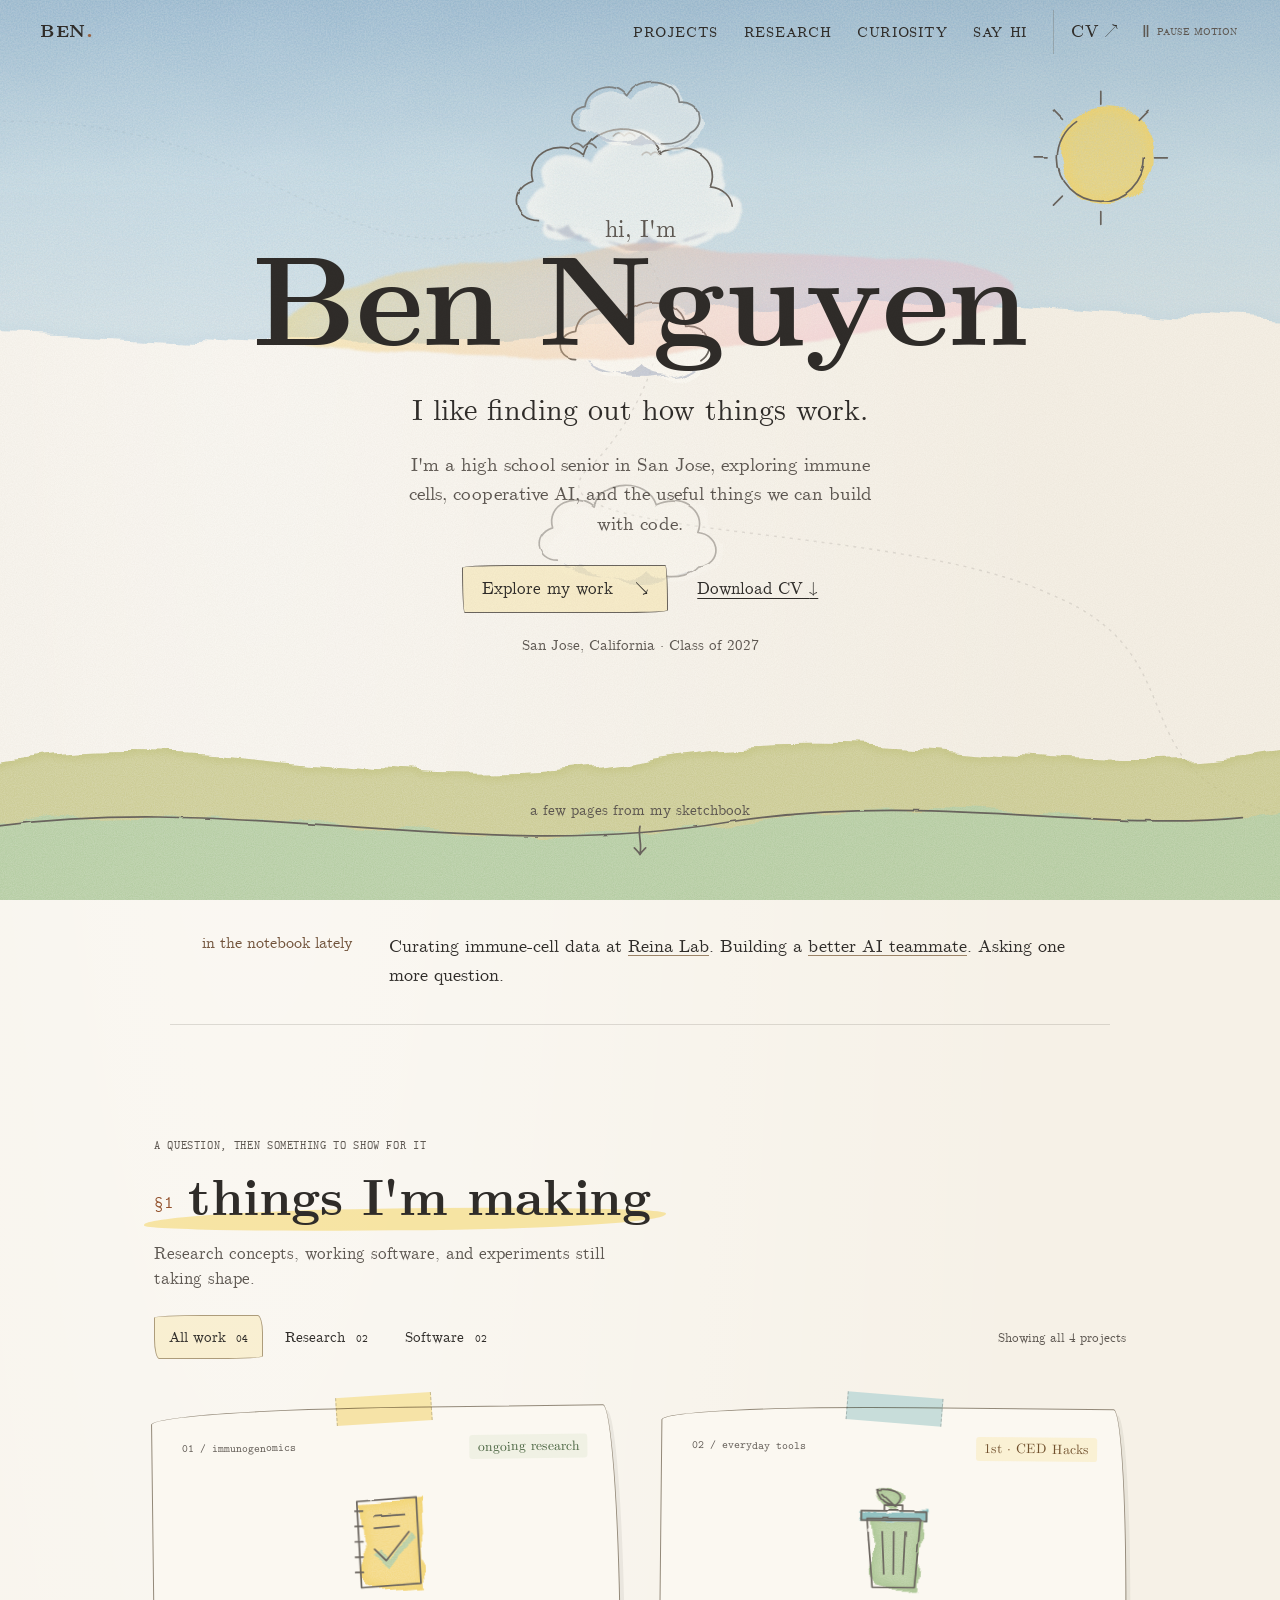
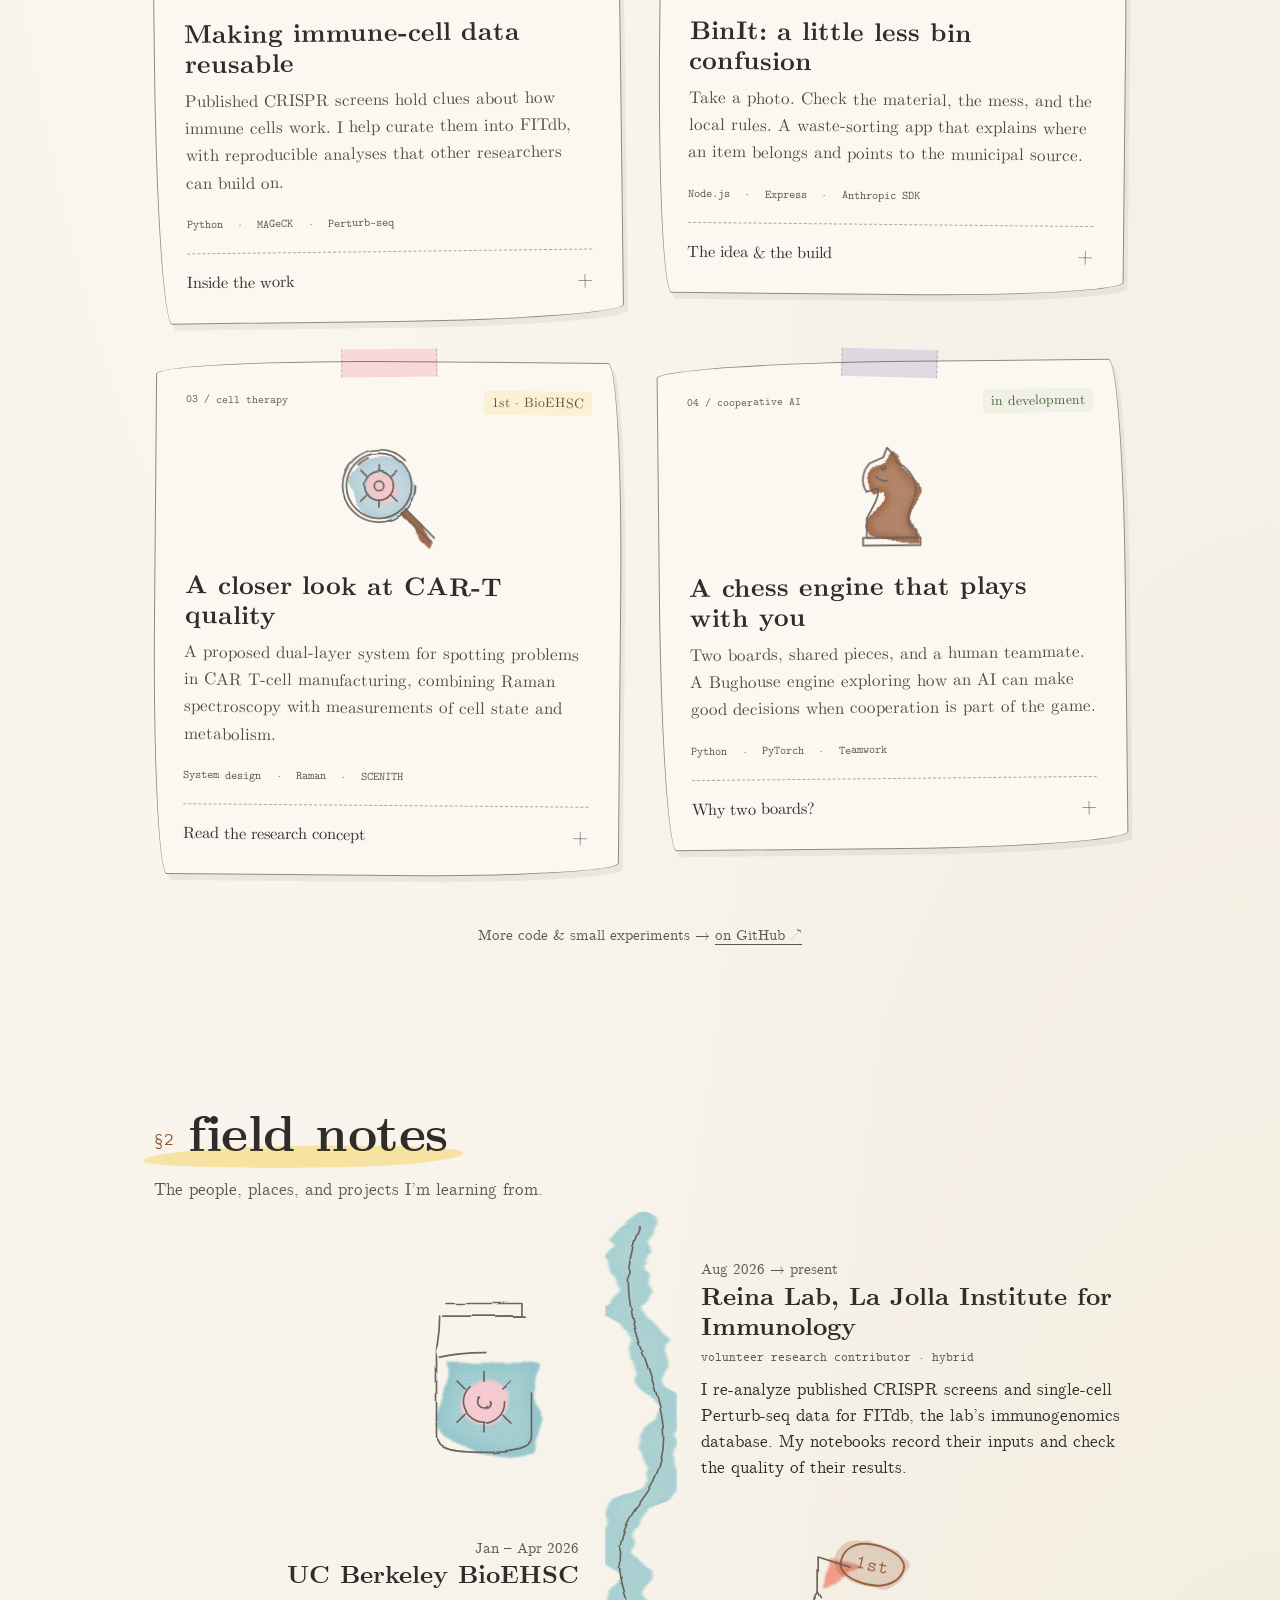
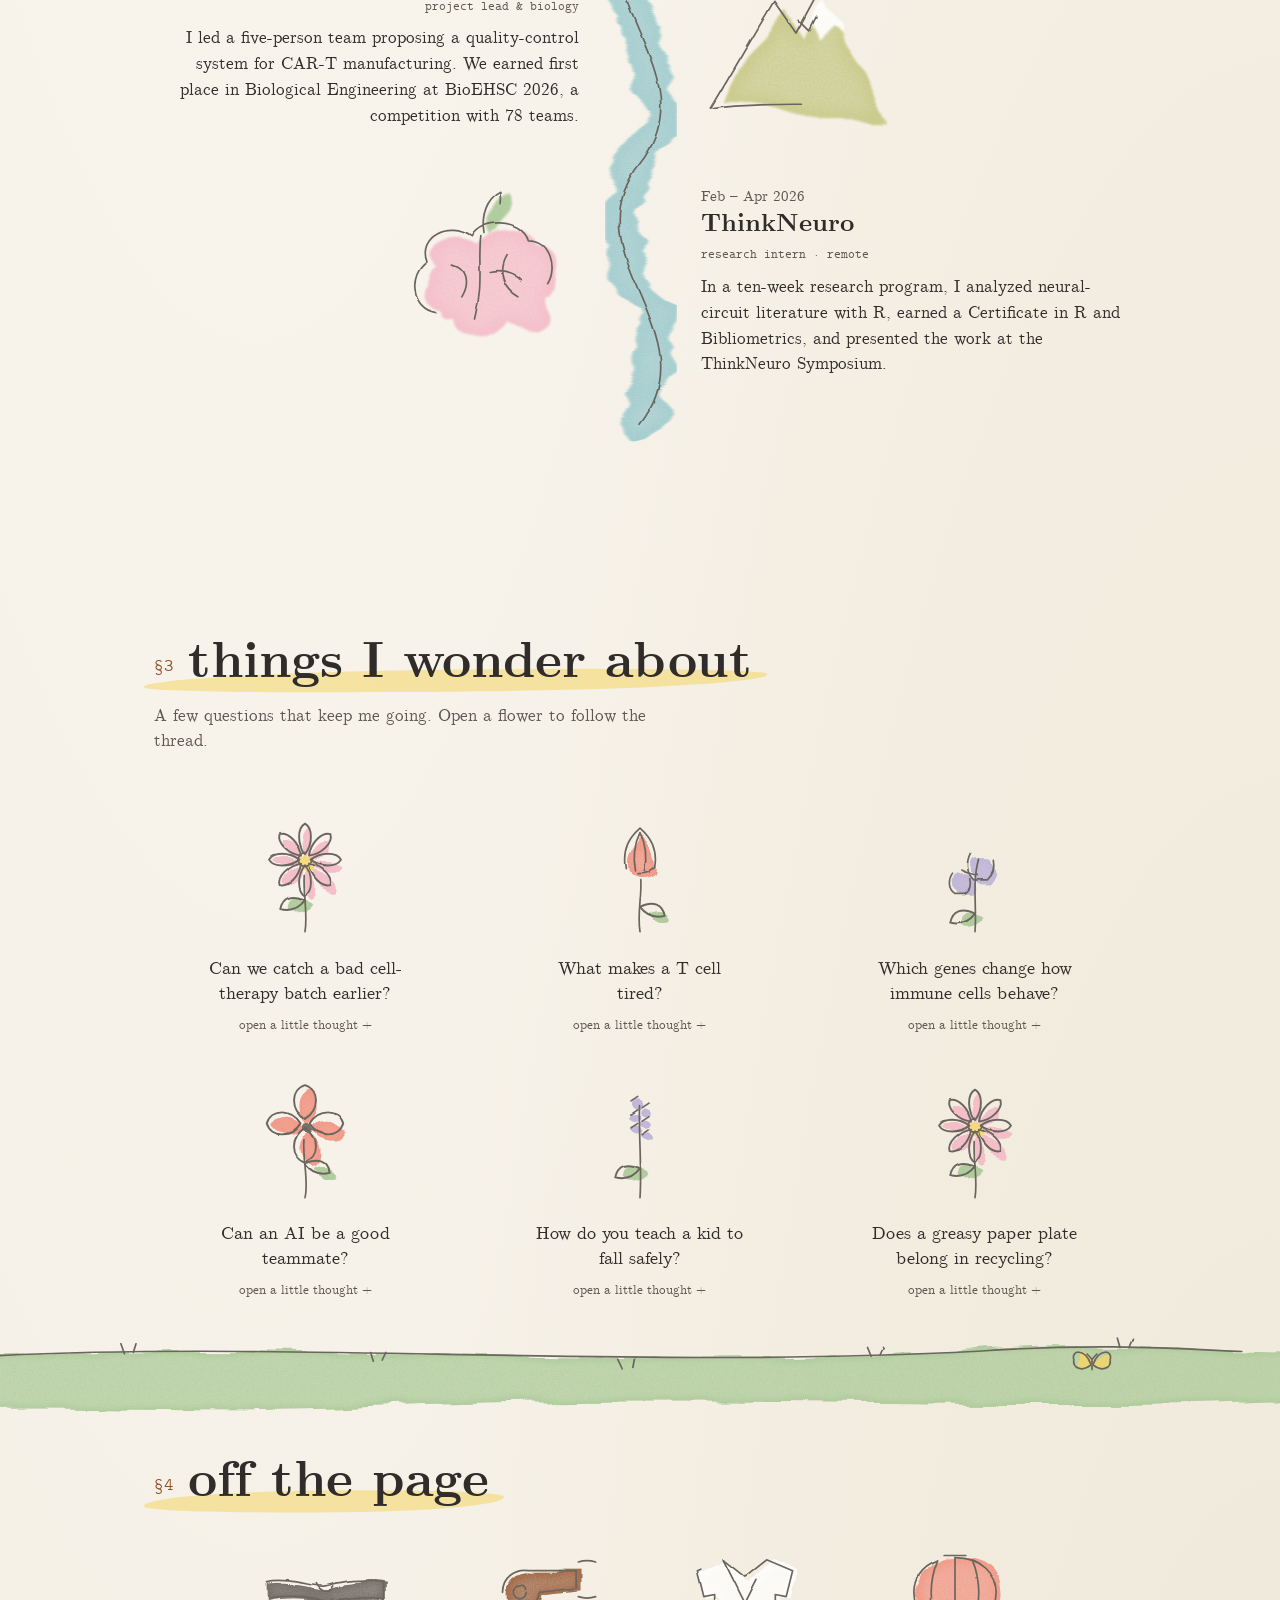
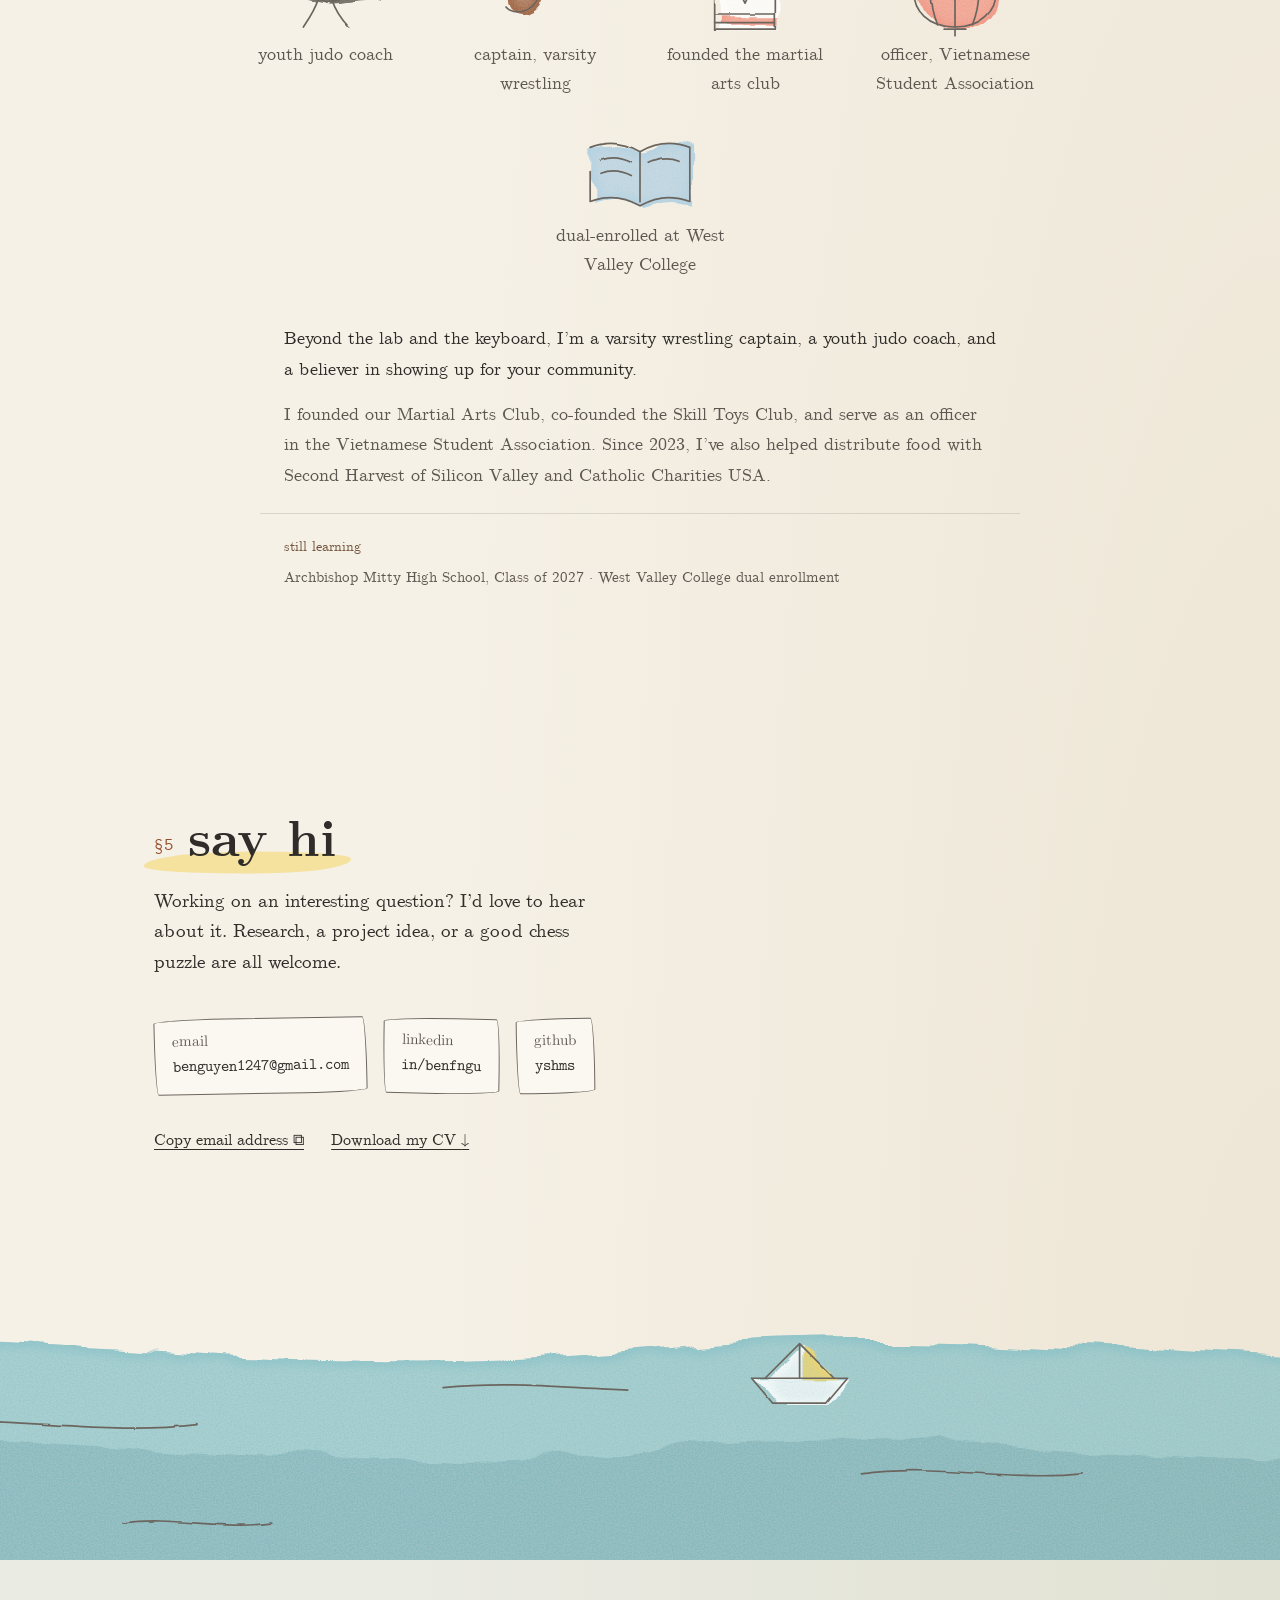
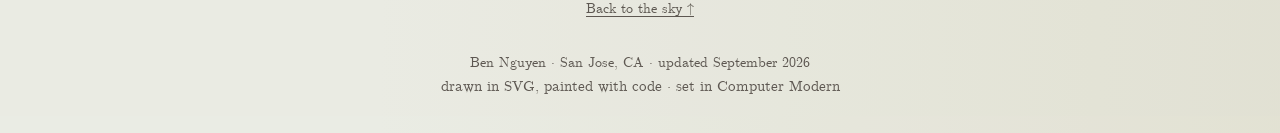
==== commit c7a99c96: "Refresh watercolor portfolio content, project stories, and accessibility" ====
--- a/index.html
+++ b/index.html
@@ -3,15 +3,30 @@
 <head>
 <meta charset="utf-8">
 <meta name="viewport" content="width=device-width, initial-scale=1">
-<title>Ben Nguyen</title>
-<meta name="description" content="Ben Nguyen — a high schooler in San Jose who likes finding out how things work. Immune cells, code, and a lot of questions.">
+<title>Ben Nguyen — immune cells, code &amp; curiosity</title>
+<meta name="description" content="Ben Nguyen is a high school senior in San Jose exploring computational immunology, cooperative AI, and useful software. Research, projects, and a little curiosity.">
+<link rel="canonical" href="https://bennguyen.cv/">
+<meta property="og:type" content="website">
+<meta property="og:url" content="https://bennguyen.cv/">
+<meta property="og:title" content="Ben Nguyen — immune cells, code &amp; curiosity">
+<meta property="og:description" content="A field sketchbook of computational immunology, cooperative AI, and things I'm making. San Jose, California.">
+<meta property="og:image" content="https://bennguyen.cv/assets/social-card.png">
+<meta property="og:image:width" content="1200">
+<meta property="og:image:height" content="630">
+<meta property="og:image:alt" content="Ben Nguyen's watercolor field sketchbook: immune cells, code, and a lot of questions.">
+<meta name="twitter:card" content="summary_large_image">
 <meta name="theme-color" content="#f6f1e7">
 <link rel="preload" href="fonts/cmu-serif-500-roman.woff2" as="font" type="font/woff2" crossorigin>
 <link rel="preload" href="fonts/cmu-serif-700-roman.woff2" as="font" type="font/woff2" crossorigin>
-<link rel="stylesheet" href="styles.css">
+<link rel="stylesheet" href="styles.css?v=20260926">
+<script src="script.js?v=20260926" defer></script>
 <link rel="icon" href="data:image/svg+xml,%3Csvg xmlns='http://www.w3.org/2000/svg' viewBox='0 0 32 32'%3E%3Ccircle cx='16' cy='16' r='11' fill='%23f2917f'/%3E%3Ccircle cx='13' cy='13' r='11' fill='%23f6d56a' opacity='.7'/%3E%3C/svg%3E">
+<script type="application/ld+json">
+{"@context":"https://schema.org","@type":"Person","name":"Ben Nguyen","url":"https://bennguyen.cv/","description":"High school senior exploring computational immunology and building useful software.","sameAs":["https://github.com/yshms","https://linkedin.com/in/benfngu"],"knowsAbout":["Computational immunology","CRISPR screen analysis","Python","Cooperative AI"]}
+</script>
 </head>
 <body>
+<a class="skip-link" href="#main">Skip to content</a>
 
 <!-- ============================================================
      SHARED DEFS: watercolor + pencil filters, and every sketch
@@ -322,6 +337,11 @@
       </g>
     </symbol>
 
+    <symbol id="s-bin" viewBox="0 0 120 120" overflow="visible">
+      <g class="wash"><path class="c-leaf" transform="translate(3,2)" d="M32,36 L88,36 L82,108 L38,108 Z"/><path class="c-water" d="M26,28 L94,28 L94,38 L26,38 Z"/><path class="c-leaf" d="M62,25 C44,23 42,6 42,6 C63,4 76,12 62,25 Z"/></g>
+      <g class="line"><path d="M32,36 L88,36 L82,108 L38,108 Z M26,28 L94,28 L94,38 L26,38 Z M50,28 L50,22 L70,22 L70,28 M48,50 L50,94 M60,50 L60,94 M72,50 L70,94 M62,22 C46,22 42,6 42,6 C62,4 74,12 62,22 M47,10 L62,24" pathLength="1"/></g>
+    </symbol>
+
     <!-- paper plane (the little traveler) -->
     <symbol id="s-plane" viewBox="0 0 60 40" overflow="visible">
       <g class="wash"><path class="c-butter" transform="translate(2,1)" d="M2,20 L56,4 L38,36 L26,24 Z"/></g>
@@ -338,19 +358,21 @@
 <svg id="plane-layer" aria-hidden="true" viewBox="0 0 100 100" preserveAspectRatio="none">
   <path id="plane-path" d="M-6,14 C20,10 24,30 38,26 C58,20 52,44 46,52 C40,60 70,58 82,66 C96,74 84,90 108,92" fill="none"/>
 </svg>
-<div id="plane" aria-hidden="true"><svg viewBox="0 0 60 40"><use href="#s-plane"/></svg></div>
+<div id="plane" aria-hidden="true"><svg aria-hidden="true" viewBox="0 0 60 40"><use href="#s-plane"/></svg></div>
 
 <header class="nav" id="top">
-  <a class="nav-home" href="#sky">ben</a>
-  <nav aria-label="Sections">
-    <a href="#wonder">wonder</a>
-    <a href="#notes">notes</a>
-    <a href="#making">making</a>
+  <a class="nav-home" href="#sky" aria-label="Ben Nguyen, back to top">ben<span class="nav-dot" aria-hidden="true">.</span></a>
+  <nav aria-label="Main navigation">
+    <a href="#making" aria-label="projects"><span class="nav-wide">projects</span><span class="nav-short" aria-hidden="true">work</span></a>
+    <a href="#notes">research</a>
+    <a href="#wonder" aria-label="curiosity"><span class="nav-wide">curiosity</span><span class="nav-short" aria-hidden="true">wonder</span></a>
     <a href="#hi">say hi</a>
+    <a class="nav-cv" href="assets/Ben_Nguyen_CV.pdf">CV <span aria-hidden="true">↗</span><span class="sr-only"> (PDF)</span></a>
   </nav>
+  <button class="motion-toggle" type="button" hidden aria-pressed="false" aria-label="Pause animations"><span aria-hidden="true">Ⅱ</span> <span data-motion-label>pause motion</span></button>
 </header>
 
-<main>
+<main id="main" tabindex="-1">
 
   <!-- ===================== SKY ===================== -->
   <section id="sky" class="sky" data-reveal>
@@ -367,7 +389,7 @@
       </g>
     </svg>
 
-    <div class="sun"><svg viewBox="0 0 120 120"><use href="#sun"/></svg></div>
+    <div class="sun"><svg aria-hidden="true" viewBox="0 0 120 120"><use href="#sun"/></svg></div>
     <svg class="birds" viewBox="0 0 160 60" aria-hidden="true">
       <g class="line">
         <path d="M10,30 C16,22 22,22 28,30 C34,22 40,22 46,30" pathLength="1" class="partial"/>
@@ -376,10 +398,10 @@
       </g>
     </svg>
 
-    <div class="cloud cloud-1"><svg viewBox="0 0 200 110"><use href="#cloud-a"/></svg></div>
-    <div class="cloud cloud-2"><svg viewBox="0 0 140 90"><use href="#cloud-b"/></svg></div>
-    <div class="cloud cloud-3"><svg viewBox="0 0 200 110"><use href="#cloud-a"/></svg></div>
-    <div class="cloud cloud-4"><svg viewBox="0 0 140 90"><use href="#cloud-b"/></svg></div>
+    <div class="cloud cloud-1"><svg aria-hidden="true" viewBox="0 0 200 110"><use href="#cloud-a"/></svg></div>
+    <div class="cloud cloud-2"><svg aria-hidden="true" viewBox="0 0 140 90"><use href="#cloud-b"/></svg></div>
+    <div class="cloud cloud-3"><svg aria-hidden="true" viewBox="0 0 200 110"><use href="#cloud-a"/></svg></div>
+    <div class="cloud cloud-4"><svg aria-hidden="true" viewBox="0 0 140 90"><use href="#cloud-b"/></svg></div>
 
     <div class="hero">
       <p class="scribble hello">hi, I'm</p>
@@ -387,11 +409,16 @@
         <span>B</span><span>e</span><span>n</span><span class="sp"> </span><span>N</span><span>g</span><span>u</span><span>y</span><span>e</span><span>n</span>
       </h1>
       <p class="tagline">I like finding out how things work.</p>
-      <p class="scribble where">a high schooler in San Jose &middot; immune cells, code, and a lot of questions</p>
+      <p class="hero-bio">I'm a high school senior in San Jose, exploring immune cells, cooperative AI, and the useful things we can build with code.</p>
+      <div class="hero-actions">
+        <a class="paper-button primary" href="#making">Explore my work <span aria-hidden="true">↘</span></a>
+        <a class="text-link" href="assets/Ben_Nguyen_CV.pdf" download>Download CV <span aria-hidden="true">↓</span><span class="sr-only"> (PDF)</span></a>
+      </div>
+      <p class="scribble where">San Jose, California <span aria-hidden="true">·</span> Class of 2027</p>
     </div>
 
-    <a class="cue" href="#wonder">
-      <span>keep going</span>
+    <a class="cue" href="#making">
+      <span>a few pages from my sketchbook</span>
       <svg viewBox="0 0 40 60" aria-hidden="true"><path class="line" d="M20,4 C16,20 24,34 20,52 M10,42 C14,46 18,50 20,54 C22,50 26,46 30,42" pathLength="1"/></svg>
     </a>
 
@@ -406,41 +433,155 @@
     </svg>
   </section>
 
+  <aside class="currently" aria-label="At a glance">
+    <span class="scribble">in the notebook lately</span>
+    <p>Curating immune-cell data at <a href="#project-fitdb">Reina Lab</a>. Building a <a href="#project-bughouse">better AI teammate</a>. Asking one more question.</p>
+  </aside>
+
+  <section id="making" class="making" data-reveal aria-labelledby="projects-title">
+    <header class="sec-head">
+      <p class="eyebrow">A question, then something to show for it</p>
+      <h2 id="projects-title">things I'm making</h2>
+      <p class="scribble">Research concepts, working software, and experiments still taking shape.</p>
+    </header>
+    <div class="project-tools" hidden>
+      <div class="project-filters" role="group" aria-label="Filter projects">
+        <button type="button" data-filter="all" aria-pressed="true" aria-controls="project-list">All work <span>04</span></button>
+        <button type="button" data-filter="research" aria-pressed="false" aria-controls="project-list">Research <span>02</span></button>
+        <button type="button" data-filter="software" aria-pressed="false" aria-controls="project-list">Software <span>02</span></button>
+      </div>
+      <p class="filter-count" role="status" aria-live="polite" aria-atomic="true">Showing all 4 projects</p>
+    </div>
+    <div class="sheets" id="project-list">
+      <article id="project-fitdb" class="sheet" style="--tilt:-.7deg" data-category="research" data-reveal>
+        <span class="tape" aria-hidden="true"></span>
+        <div class="project-top"><span class="project-index">01 / immunogenomics</span><span class="project-state">ongoing research</span></div>
+        <div class="sketch"><svg viewBox="0 0 120 120" aria-hidden="true"><use href="#s-notebook"/></svg></div>
+        <h3>Making immune-cell data reusable</h3>
+        <p>Published CRISPR screens hold clues about how immune cells work. I help curate them into FITdb, with reproducible analyses that other researchers can build on.</p>
+        <ul class="tags" aria-label="Tools and methods"><li>Python</li><li>MAGeCK</li><li>Perturb-seq</li></ul>
+        <details class="project-detail"><summary>Inside the work <span aria-hidden="true">+</span></summary>
+          <div><h4>My contribution</h4><p>As a volunteer research contributor in the Reina Lab at La Jolla Institute for Immunology, I re-analyze published screens and build notebooks with quality checks and recorded data provenance.</p><h4>What I'm working toward</h4><p>Analysis that is easier to inspect, repeat, and reuse. My contributions include a single-cell Perturb-seq analysis deliverable.</p><a class="text-link" href="#notes">Research experience <span aria-hidden="true">↗</span></a></div>
+        </details>
+      </article>
+      <article id="project-binit" class="sheet" style="--tilt:.6deg" data-category="software" data-reveal>
+        <span class="tape" aria-hidden="true"></span>
+        <div class="project-top"><span class="project-index">02 / everyday tools</span><span class="project-state award">1st · CED Hacks</span></div>
+        <div class="sketch"><svg viewBox="0 0 120 120" aria-hidden="true"><use href="#s-bin"/></svg></div>
+        <h3>BinIt: a little less bin confusion</h3>
+        <p>Take a photo. Check the material, the mess, and the local rules. A waste-sorting app that explains where an item belongs and points to the municipal source.</p>
+        <ul class="tags" aria-label="Tools and methods"><li>Node.js</li><li>Express</li><li>Anthropic SDK</li></ul>
+        <details class="project-detail"><summary>The idea &amp; the build <span aria-hidden="true">+</span></summary>
+          <div><h4>Why we built it</h4><p>A greasy paper plate and a clean one can need different disposal advice. We wanted a tool that considers an item’s condition alongside its material.</p><h4>What we made</h4><p>I built BinIt with two teammates at CED Hacks 2026, where our team took first place. The demo used San Jose disposal rules and returned the municipal source behind its guidance.</p><a class="text-link" href="mailto:benguyen1247@gmail.com?subject=Tell%20me%20about%20BinIt">Ask me about BinIt <span aria-hidden="true">↗</span></a></div>
+        </details>
+      </article>
+      <article id="project-cart" class="sheet" style="--tilt:.5deg" data-category="research" data-reveal>
+        <span class="tape" aria-hidden="true"></span>
+        <div class="project-top"><span class="project-index">03 / cell therapy</span><span class="project-state award">1st · BioEHSC</span></div>
+        <div class="sketch"><svg viewBox="0 0 120 120" aria-hidden="true"><use href="#s-lens"/></svg></div>
+        <h3>A closer look at CAR-T quality</h3>
+        <p>A proposed dual-layer system for spotting problems in CAR T-cell manufacturing, combining Raman spectroscopy with measurements of cell state and metabolism.</p>
+        <ul class="tags" aria-label="Tools and methods"><li>System design</li><li>Raman</li><li>SCENITH</li></ul>
+        <details class="project-detail"><summary>Read the research concept <span aria-hidden="true">+</span></summary>
+          <div><h4>My contribution</h4><p>I led a five-person team and translated T-cell biology into engineering requirements. I wrote a 23-page architecture guide and compiled a 13-paper citation library.</p><h4>Where it stands</h4><p>The first-author manuscript is in preparation. This is a proposed architecture, not an experimentally or clinically validated system.</p><a class="text-link" href="mailto:benguyen1247@gmail.com?subject=CAR-T%20quality-control%20research">Talk about the design <span aria-hidden="true">↗</span></a></div>
+        </details>
+      </article>
+      <article id="project-bughouse" class="sheet" style="--tilt:-.6deg" data-category="software" data-reveal>
+        <span class="tape" aria-hidden="true"></span>
+        <div class="project-top"><span class="project-index">04 / cooperative AI</span><span class="project-state">in development</span></div>
+        <div class="sketch"><svg viewBox="0 0 120 120" aria-hidden="true"><use href="#s-knight"/></svg></div>
+        <h3>A chess engine that plays with you</h3>
+        <p>Two boards, shared pieces, and a human teammate. A Bughouse engine exploring how an AI can make good decisions when cooperation is part of the game.</p>
+        <ul class="tags" aria-label="Tools and methods"><li>Python</li><li>PyTorch</li><li>Teamwork</li></ul>
+        <details class="project-detail"><summary>Why two boards? <span aria-hidden="true">+</span></summary>
+          <div><h4>The question</h4><p>In Bughouse, captured pieces go to your partner, who can drop them onto their board. A useful move has to account for both games, incomplete information, and a ticking clock.</p><h4>The collaboration</h4><p>I'm building the engine with a classmate under PhD mentorship. We’re exploring an AI that plays one board as a human’s teammate.</p><a class="text-link" href="mailto:benguyen1247@gmail.com?subject=Cooperative%20Bughouse%20AI">Talk chess &amp; AI <span aria-hidden="true">↗</span></a></div>
+        </details>
+      </article>
+    </div>
+    <p class="project-footnote">More code &amp; small experiments <span aria-hidden="true">→</span> <a class="text-link" href="https://github.com/yshms" target="_blank" rel="noopener noreferrer">on GitHub <span class="sr-only">(opens in a new tab)</span>↗</a></p>
+  </section>
+
+  <!-- ===================== FIELD NOTES ===================== -->
+  <section id="notes" class="river-sec" data-reveal>
+    <header class="sec-head">
+      <h2>field notes</h2>
+      <p class="scribble">The people, places, and projects I’m learning from.</p>
+    </header>
+
+    <div class="river">
+      <svg class="river-svg" viewBox="0 0 100 1000" preserveAspectRatio="none" aria-hidden="true">
+        <path class="river-wash" d="M50,-20 C30,120 80,220 50,340 C20,460 80,560 50,680 C20,800 80,900 50,1020" vector-effect="non-scaling-stroke"/>
+      </svg>
+      <svg class="river-svg river-svg-line" viewBox="0 0 100 1000" preserveAspectRatio="none" aria-hidden="true">
+        <path class="river-line line partial" d="M50,-20 C30,120 80,220 50,340 C20,460 80,560 50,680 C20,800 80,900 50,1020" pathLength="1" vector-effect="non-scaling-stroke"/>
+      </svg>
+
+      <ol class="stops">
+        <li class="stop" data-reveal>
+          <div class="sketch"><svg aria-hidden="true" viewBox="0 0 120 120"><use href="#s-jar"/></svg></div>
+          <div class="card">
+            <p class="scribble when">Aug 2026 &rarr; present</p>
+            <h3>Reina Lab, La Jolla Institute for Immunology</h3>
+            <p class="role">volunteer research contributor &middot; hybrid</p>
+            <p>I re-analyze published CRISPR screens and single-cell Perturb-seq data for FITdb, the lab’s immunogenomics database. My notebooks record their inputs and check the quality of their results.</p>
+          </div>
+        </li>
+        <li class="stop" data-reveal>
+          <div class="sketch"><svg aria-hidden="true" viewBox="0 0 120 120"><use href="#s-summit"/></svg><span class="stamp stamp-first">1st</span></div>
+          <div class="card">
+            <p class="scribble when">Jan &ndash; Apr 2026</p>
+            <h3>UC Berkeley BioEHSC</h3>
+            <p class="role">project lead &amp; biology</p>
+            <p>I led a five-person team proposing a quality-control system for CAR-T manufacturing. We earned first place in Biological Engineering at BioEHSC 2026, a competition with 78 teams.</p>
+          </div>
+        </li>
+        <li class="stop" data-reveal>
+          <div class="sketch"><svg aria-hidden="true" viewBox="0 0 120 120"><use href="#s-brain"/></svg></div>
+          <div class="card">
+            <p class="scribble when">Feb &ndash; Apr 2026</p>
+            <h3>ThinkNeuro</h3>
+            <p class="role">research intern &middot; remote</p>
+            <p>In a ten-week research program, I analyzed neural-circuit literature with R, earned a Certificate in R and Bibliometrics, and presented the work at the ThinkNeuro Symposium.</p>
+          </div>
+        </li>
+      </ol>
+    </div>
+  </section>
+
   <!-- ===================== WONDER ===================== -->
   <section id="wonder" class="meadow" data-reveal>
     <header class="sec-head">
       <h2>things I wonder about</h2>
-      <p class="scribble">(tap a flower)</p>
+      <p class="scribble">A few questions that keep me going. Open a flower to follow the thread.</p>
     </header>
 
     <div class="field">
-      <button class="flower" style="--x:8%;  --s:1.05; --d:0.0s" aria-expanded="false">
-        <svg viewBox="0 0 80 110"><use href="#f-daisy"/></svg>
-        <span class="note"><b>Why do 1 in 10 CAR-T batches fail?</b><small>so I designed a way to catch a bad batch early (see &sect;3)</small></span>
-      </button>
-      <button class="flower" style="--x:24%; --s:0.9; --d:0.15s" aria-expanded="false">
-        <svg viewBox="0 0 80 110"><use href="#f-tulip"/></svg>
-        <span class="note"><b>What makes a T cell tired?</b><small>exhaustion, metabolism, and why a cell's fitness matters long before it meets a tumor</small></span>
-      </button>
-      <button class="flower" style="--x:40%; --s:1.05; --d:0.3s" aria-expanded="false">
-        <svg viewBox="0 0 80 110"><use href="#f-bell"/></svg>
-        <span class="note"><b>Which genes make an immune cell brave?</b><small>CRISPR screens ask exactly this. I curate them into FITdb at the La Jolla Institute for Immunology</small></span>
-      </button>
-      <button class="flower" style="--x:56%; --s:1.1; --d:0.45s" aria-expanded="false">
-        <svg viewBox="0 0 80 110"><use href="#f-poppy"/></svg>
-        <span class="note"><b>Can an AI be a good teammate?</b><small>we're building a Bughouse chess engine that plays <em>with</em> a human, not instead of one</small></span>
-      </button>
-      <button class="flower" style="--x:72%; --s:0.95; --d:0.6s" aria-expanded="false">
-        <svg viewBox="0 0 80 110"><use href="#f-lavender"/></svg>
-        <span class="note"><b>How do you teach a kid to fall safely?</b><small>gently, and many times over. I coach youth judo</small></span>
-      </button>
-      <button class="flower" style="--x:88%; --s:0.85; --d:0.75s" aria-expanded="false">
-        <svg viewBox="0 0 80 110"><use href="#f-daisy"/></svg>
-        <span class="note"><b>How many papers is <em>a lot</em> of papers?</b><small>at ThinkNeuro I learned to measure a literature with R (bibliometrics)</small></span>
-      </button>
-
+      <details class="flower" style="--d:0.00s">
+        <summary><svg viewBox="0 0 80 110" aria-hidden="true"><use href="#f-daisy"/></svg><span>Can we catch a bad cell-therapy batch earlier?</span><span class="flower-cue" aria-hidden="true">open a little thought +</span></summary>
+        <div class="note"><p>That question became our BioEHSC project: a proposed quality-control system for CAR-T manufacturing.</p><a class="text-link" href="#project-cart">Read the research concept <span aria-hidden="true">↗</span></a></div>
+      </details>
+      <details class="flower" style="--d:0.15s">
+        <summary><svg viewBox="0 0 80 110" aria-hidden="true"><use href="#f-tulip"/></svg><span>What makes a T cell tired?</span><span class="flower-cue" aria-hidden="true">open a little thought +</span></summary>
+        <div class="note"><p>I’m curious about exhaustion, metabolism, and why a cell’s fitness matters before it ever meets a tumor.</p><a class="text-link" href="#notes">Follow my research <span aria-hidden="true">↗</span></a></div>
+      </details>
+      <details class="flower" style="--d:0.30s">
+        <summary><svg viewBox="0 0 80 110" aria-hidden="true"><use href="#f-bell"/></svg><span>Which genes change how immune cells behave?</span><span class="flower-cue" aria-hidden="true">open a little thought +</span></summary>
+        <div class="note"><p>CRISPR screens help us ask this at scale. At the Reina Lab, I help turn published screens into reusable data.</p><a class="text-link" href="#project-fitdb">Inside FITdb curation <span aria-hidden="true">↗</span></a></div>
+      </details>
+      <details class="flower" style="--d:0.45s">
+        <summary><svg viewBox="0 0 80 110" aria-hidden="true"><use href="#f-poppy"/></svg><span>Can an AI be a good teammate?</span><span class="flower-cue" aria-hidden="true">open a little thought +</span></summary>
+        <div class="note"><p>In Bughouse chess, your partner’s board matters as much as your own. I’m building an engine around that cooperation.</p><a class="text-link" href="#project-bughouse">Meet the chess project <span aria-hidden="true">↗</span></a></div>
+      </details>
+      <details class="flower" style="--d:0.60s">
+        <summary><svg viewBox="0 0 80 110" aria-hidden="true"><use href="#f-lavender"/></svg><span>How do you teach a kid to fall safely?</span><span class="flower-cue" aria-hidden="true">open a little thought +</span></summary>
+        <div class="note"><p>Gently, and many times over. Coaching youth judo keeps me thinking about how people learn, trust, and try again.</p><a class="text-link" href="#also">Life off the page <span aria-hidden="true">↗</span></a></div>
+      </details>
+      <details class="flower" style="--d:0.75s">
+        <summary><svg viewBox="0 0 80 110" aria-hidden="true"><use href="#f-daisy"/></svg><span>Does a greasy paper plate belong in recycling?</span><span class="flower-cue" aria-hidden="true">open a little thought +</span></summary>
+        <div class="note"><p>Material alone doesn’t answer the question. BinIt considers an item’s condition and looks up local disposal guidance.</p><a class="text-link" href="#project-binit">See what we built <span aria-hidden="true">↗</span></a></div>
+      </details>
       <div class="butterfly" aria-hidden="true">
-        <svg viewBox="-30 -24 60 48">
+        <svg aria-hidden="true" viewBox="-30 -24 60 48">
           <g class="wing wing-l"><g class="wash"><path class="c-butter" transform="translate(2,1)" d="M-2,0 C-10,-22 -30,-20 -26,-6 C-28,6 -14,12 -2,2 Z"/></g><g class="line"><path d="M-2,0 C-10,-22 -30,-20 -26,-6 C-28,6 -14,12 -2,2" pathLength="1"/></g></g>
           <g class="wing wing-r"><g class="wash"><path class="c-butter" transform="translate(2,1)" d="M2,0 C10,-22 30,-20 26,-6 C28,6 14,12 2,2 Z"/></g><g class="line"><path d="M2,0 C10,-22 30,-20 26,-6 C28,6 14,12 2,2" pathLength="1"/></g></g>
           <g class="line"><path d="M0,-6 L0,8 M0,-6 C-3,-10 -5,-12 -7,-14 M0,-6 C3,-10 5,-12 7,-14" pathLength="1"/></g>
@@ -458,121 +599,38 @@
     </div>
   </section>
 
-  <!-- ===================== FIELD NOTES ===================== -->
-  <section id="notes" class="river-sec" data-reveal>
-    <header class="sec-head">
-      <h2>field notes</h2>
-      <p class="scribble">where I've been so far</p>
-    </header>
-
-    <div class="river">
-      <svg class="river-svg" viewBox="0 0 100 1000" preserveAspectRatio="none" aria-hidden="true">
-        <path class="river-wash" d="M50,-20 C30,120 80,220 50,340 C20,460 80,560 50,680 C20,800 80,900 50,1020" vector-effect="non-scaling-stroke"/>
-      </svg>
-      <svg class="river-svg river-svg-line" viewBox="0 0 100 1000" preserveAspectRatio="none" aria-hidden="true">
-        <path class="river-line line partial" d="M50,-20 C30,120 80,220 50,340 C20,460 80,560 50,680 C20,800 80,900 50,1020" pathLength="1" vector-effect="non-scaling-stroke"/>
-      </svg>
-
-      <ol class="stops">
-        <li class="stop" data-reveal>
-          <div class="sketch"><svg viewBox="0 0 120 120"><use href="#s-jar"/></svg></div>
-          <div class="card">
-            <p class="scribble when">2026 &rarr; now</p>
-            <h3>Reina Lab, La Jolla Institute for Immunology</h3>
-            <p class="role">research contributor &middot; remote</p>
-            <p>I curate published CRISPR screens into FITdb: re-running each through MAGeCK, mapping mouse genes to human, and writing notebooks that check their own work.</p>
-          </div>
-        </li>
-        <li class="stop" data-reveal>
-          <div class="sketch"><svg viewBox="0 0 120 120"><use href="#s-summit"/></svg><span class="stamp stamp-first">1st</span></div>
-          <div class="card">
-            <p class="scribble when">Jan &ndash; Apr 2026</p>
-            <h3>UC Berkeley BioEHSC</h3>
-            <p class="role">project lead &amp; biology</p>
-            <p>Five friends, seven weeks, one question: how do you spot a failing CAR-T batch before it fails? First place in Bioengineering, out of 80+ teams.</p>
-          </div>
-        </li>
-        <li class="stop" data-reveal>
-          <div class="sketch"><svg viewBox="0 0 120 120"><use href="#s-brain"/></svg></div>
-          <div class="card">
-            <p class="scribble when">Feb &ndash; Apr 2026</p>
-            <h3>ThinkNeuro</h3>
-            <p class="role">research intern &middot; remote</p>
-            <p>Ten weeks of R and bibliometrics on a neural-circuit meta-analysis, presented to faculty from Harvard, Stanford, and USC.</p>
-          </div>
-        </li>
-      </ol>
-    </div>
-  </section>
-
-  <!-- ===================== MAKING ===================== -->
-  <section id="making" class="making" data-reveal>
-    <header class="sec-head">
-      <h2>things I'm making</h2>
-      <p class="scribble">works in progress, taped in</p>
-    </header>
-
-    <div class="sheets">
-      <article class="sheet" style="--tilt:-1.4deg" data-reveal>
-        <span class="tape" aria-hidden="true"></span>
-        <div class="sketch"><svg viewBox="0 0 120 120"><use href="#s-lens"/></svg></div>
-        <p class="scribble label">first-author manuscript &middot; in prep for <em>Frontiers in Immunology</em></p>
-        <h3>Catching bad CAR&#8209;T batches early</h3>
-        <p>Shine Raman light on the cells, train against metabolic ground truth, and let the model say <em>pass</em>, <em>adjust</em>, or <em>flag</em> &mdash; before the batch is finished and the money is spent.</p>
-        <div class="stamps" aria-hidden="true">
-          <span class="stamp stamp-pass">PASS</span>
-          <span class="stamp stamp-adjust">ADJUST</span>
-          <span class="stamp stamp-flag">FLAG</span>
-        </div>
-      </article>
-
-      <article class="sheet" style="--tilt:1.1deg" data-reveal>
-        <span class="tape" aria-hidden="true"></span>
-        <div class="sketch"><svg viewBox="0 0 120 120"><use href="#s-knight"/></svg></div>
-        <p class="scribble label">Bughouse chess &middot; Python + PyTorch &middot; with a classmate, PhD-mentored</p>
-        <h3>A chess engine that plays <em>with</em> you</h3>
-        <p>One board for the AI, one for its human partner. It has to guess what you'll do next &mdash; and forgive what you just did.</p>
-      </article>
-
-      <article class="sheet" style="--tilt:-0.6deg" data-reveal>
-        <span class="tape" aria-hidden="true"></span>
-        <div class="sketch"><svg viewBox="0 0 120 120"><use href="#s-notebook"/></svg></div>
-        <p class="scribble label">FITdb curation &middot; MAGeCK &middot; Scanpy</p>
-        <h3>Notebooks that check themselves</h3>
-        <p>Every screen I curate ships with its own QC gates and a SHA-256 of every input, so the result reproduces exactly &mdash; or refuses to.</p>
-      </article>
-    </div>
-  </section>
-
   <!-- ===================== OFF THE PAGE ===================== -->
   <section id="also" class="also" data-reveal>
     <header class="sec-head">
       <h2>off the page</h2>
     </header>
     <ul class="doodles">
-      <li><svg viewBox="0 0 120 80"><use href="#d-belt"/></svg><span>judo instructor &amp; youth coach</span></li>
-      <li><svg viewBox="0 0 120 80"><use href="#d-whistle"/></svg><span>captain, varsity wrestling</span></li>
-      <li><svg viewBox="0 0 120 80"><use href="#d-gi"/></svg><span>founded the martial arts club</span></li>
-      <li><svg viewBox="0 0 120 80"><use href="#d-lantern"/></svg><span>officer, Vietnamese Student Association</span></li>
-      <li><svg viewBox="0 0 120 80"><use href="#d-book"/></svg><span>dual-enrolled at West Valley College</span></li>
+      <li><svg aria-hidden="true" viewBox="0 0 120 80"><use href="#d-belt"/></svg><span>youth judo coach</span></li>
+      <li><svg aria-hidden="true" viewBox="0 0 120 80"><use href="#d-whistle"/></svg><span>captain, varsity wrestling</span></li>
+      <li><svg aria-hidden="true" viewBox="0 0 120 80"><use href="#d-gi"/></svg><span>founded the martial arts club</span></li>
+      <li><svg aria-hidden="true" viewBox="0 0 120 80"><use href="#d-lantern"/></svg><span>officer, Vietnamese Student Association</span></li>
+      <li><svg aria-hidden="true" viewBox="0 0 120 80"><use href="#d-book"/></svg><span>dual-enrolled at West Valley College</span></li>
     </ul>
+    <div class="personal-note"><p>Beyond the lab and the keyboard, I’m a varsity wrestling captain, a youth judo coach, and a believer in showing up for your community.</p><p>I founded our Martial Arts Club, co-founded the Skill Toys Club, and serve as an officer in the Vietnamese Student Association. Since 2023, I’ve also helped distribute food with Second Harvest of Silicon Valley and Catholic Charities USA.</p></div>
+    <p class="education-note"><span class="scribble">still learning</span> Archbishop Mitty High School, Class of 2027 · West Valley College dual enrollment</p>
   </section>
 
   <!-- ===================== SAY HI ===================== -->
   <section id="hi" class="pond" data-reveal>
     <header class="sec-head">
       <h2>say hi</h2>
-      <p class="lead">If you're curious about the same things &mdash; or completely different ones &mdash; write me.</p>
+      <p class="lead">Working on an interesting question? I’d love to hear about it. Research, a project idea, or a good chess puzzle are all welcome.</p>
     </header>
 
     <ul class="links">
       <li><a href="mailto:benguyen1247@gmail.com"><span class="scribble">email</span>benguyen1247@gmail.com</a></li>
-      <li><a href="https://linkedin.com/in/benfnguyen" rel="me noopener" target="_blank"><span class="scribble">linkedin</span>in/benfnguyen</a></li>
-      <li><a href="https://github.com/yshms" rel="me noopener" target="_blank"><span class="scribble">github</span>yshms</a></li>
+      <li><a href="https://linkedin.com/in/benfngu" rel="me noopener" target="_blank" aria-label="LinkedIn (opens in a new tab)"><span class="scribble">linkedin</span>in/benfngu</a></li>
+      <li><a href="https://github.com/yshms" rel="me noopener" target="_blank" aria-label="GitHub (opens in a new tab)"><span class="scribble">github</span>yshms</a></li>
     </ul>
 
+    <div class="contact-tools"><button class="text-button" id="copy-email" type="button" hidden>Copy email address <span aria-hidden="true">⧉</span></button><a class="text-link" href="assets/Ben_Nguyen_CV.pdf" download>Download my CV <span aria-hidden="true">↓</span><span class="sr-only"> (PDF)</span></a><p id="copy-status" class="copy-status" role="status" aria-live="polite"></p></div>
     <div class="water">
-      <div class="boat"><svg viewBox="0 0 120 80"><use href="#s-boat"/></svg></div>
+      <div class="boat"><svg aria-hidden="true" viewBox="0 0 120 80"><use href="#s-boat"/></svg></div>
       <svg class="water-svg" viewBox="0 0 1440 260" preserveAspectRatio="xMidYMax slice" aria-hidden="true">
         <g class="wash" filter="url(#wash-big)">
           <path class="c-water" d="M-40,90 C200,60 400,120 720,90 C1040,60 1240,120 1480,90 L1480,300 L-40,300 Z"/>
@@ -589,10 +647,11 @@
 </main>
 
 <footer class="foot">
-  <p>Ben Nguyen &middot; San Jose, CA &middot; 2026</p>
+  <a class="back-top text-link" href="#sky">Back to the sky ↑</a>
+  <p>Ben Nguyen &middot; San Jose, CA &middot; <time datetime="2026-09">updated September 2026</time></p>
   <p class="scribble">drawn in SVG, painted with code &middot; set in Computer Modern</p>
 </footer>
 
-<script src="script.js"></script>
+
 </body>
 </html>
--- a/styles.css
+++ b/styles.css
@@ -127,8 +127,8 @@
 .cloud-body   { mix-blend-mode: normal; }
 
 /* reveal state: everything starts undrawn and dry */
-[data-reveal] { --draw: 0; --wet: 0; }
-[data-reveal].is-in { --draw: 1; --wet: 1; }
+.js [data-reveal] { --draw: 0; --wet: 0; }
+.js [data-reveal].is-in { --draw: 1; --wet: 1; }
 
 /* ---------- typography ---------- */
 h1, h2, h3 { font-family: var(--font-hand); font-weight: 700; line-height: 1.1; margin: 0; }
@@ -267,70 +267,30 @@
    WONDER — the meadow
    ============================================================ */
 .meadow { padding-bottom: 0; z-index: 3; }   /* above the river so a phone note card paints on top */
+/* Native flower disclosures: in-flow notes work on touch and without JavaScript. */
 .field {
-  position: relative; height: 440px; max-width: 1200px; margin: 0 auto;
-  padding: 0 clamp(1rem, 4vw, 3rem);
-}
-.ground { position: absolute; left: 50%; bottom: 0; width: 100vw; height: 120px; z-index: 0; transform: translateX(-50%); }
-.butterfly {
-  position: absolute; left: 6%; top: 40px; width: 46px; z-index: 3;
-  offset-path: path("M0,0 C150,-40 300,60 450,10 C600,-50 750,50 900,0 C980,-30 1040,10 1100,-20");
-  offset-rotate: 0deg;
-  animation: flutter 46s ease-in-out infinite alternate;
-}
-.butterfly svg { display: block; width: 100%; height: auto; overflow: visible; }
-.wing { transform-origin: 0 0; animation: flap .55s ease-in-out infinite alternate; }
-.wing-r { animation-delay: -.55s; }
+  position: relative; max-width: 1100px; margin: 0 auto;
+  padding: 1rem clamp(1.25rem, 5vw, 4rem) 7rem;
+  display: grid; grid-template-columns: repeat(3, minmax(0, 1fr)); gap: 2rem;
+  align-items: start;
+}
+.ground { position: absolute; left: 50%; bottom: 0; width: 100vw; height: 100px; z-index: 0; transform: translateX(-50%); pointer-events: none; }
+.butterfly { position: absolute; right: 7%; bottom: 40px; width: 42px; z-index: 1; pointer-events: none; animation: float 5s ease-in-out infinite; }
+.butterfly svg { display: block; width: 100%; overflow: visible; }
+.wing { transform-origin: 0 0; animation: flap .8s ease-in-out infinite alternate; }
+.wing-r { animation-delay: -.8s; }
 @keyframes flap { from { transform: scaleX(1); } to { transform: scaleX(.35); } }
-@keyframes flutter { from { offset-distance: 0%; } to { offset-distance: 100%; } }
 .birds { position: absolute; top: 14%; left: 44%; width: clamp(90px, 9vw, 150px); z-index: 1; overflow: visible; opacity: .8; }
-.flower {
-  position: absolute; left: var(--x); bottom: 40px; z-index: 1;
-  width: calc(150px * var(--s, 1));
-  transform: translateX(-50%);
-  display: block; background: none; border: 0; padding: 0; margin: 0; cursor: pointer;
-  font: inherit; color: inherit; text-align: left;
-  --delay: var(--d, 0s);
-}
-.flower svg {
-  display: block; width: 100%; height: auto; aspect-ratio: 80 / 110; overflow: visible;
-  transform-origin: 50% 100%;
-  animation: sway 6s ease-in-out infinite; animation-delay: calc(var(--d, 0s) * -4);
-  transition: scale .5s cubic-bezier(.2, .8, .3, 1);
-}
-.flower:hover svg, .flower:focus-visible svg, .flower[aria-expanded="true"] svg { scale: 1.08; }
-.flower:focus-visible { outline: none; }
-.flower:focus-visible svg { filter: drop-shadow(0 0 0 2px var(--coral)); }
-@keyframes sway {
-  0%, 100% { rotate: -2.2deg; }
-  50%      { rotate: 2.2deg; }
-}
-.note {
-  position: absolute; left: 50%; bottom: calc(100% + .4rem); z-index: 5;
-  width: 250px; transform: translateX(-50%) rotate(-1.5deg) translateY(8px) scale(.96);
-  padding: .8rem .95rem .85rem;
-  background: var(--paper-2);
-  border: 1.5px solid var(--pencil);
-  border-radius: 255px 15px 225px 15px / 15px 225px 15px 255px;
-  box-shadow: 3px 4px 0 rgba(61,57,53,.08);
-  opacity: 0; pointer-events: none;
-  transition: opacity .35s ease, transform .45s cubic-bezier(.2, .8, .3, 1);
-  line-height: 1.35;
-}
-.note b { font-family: var(--font-hand); font-weight: 700; font-size: 1.12rem; display: block; margin-bottom: .3rem; }
-.note small { font-size: .98rem; color: var(--ink-soft); display: block; }
-.note a { color: var(--sienna); }
-.flower:focus-visible .note, .flower[aria-expanded="true"] .note {
-  opacity: 1; pointer-events: auto; transform: translateX(-50%) rotate(-1.5deg) translateY(0) scale(1);
-}
-.flower[aria-expanded="true"] { z-index: 7; }
-.flower:nth-child(6) .note { left: auto; right: 0; transform: translateX(0) rotate(1.5deg) translateY(8px) scale(.96); }
-.flower:nth-child(6)[aria-expanded="true"] .note { transform: translateX(0) rotate(1.5deg); }
-@media (hover: hover) {
-  .flower:hover .note { opacity: 1; pointer-events: auto; transform: translateX(-50%) rotate(-1.5deg) translateY(0) scale(1); }
-  .flower:nth-child(6):hover .note { transform: translateX(0) rotate(1.5deg); }
-  .flower:hover { z-index: 6; }
-}
+.flower { position: relative; z-index: 2; min-width: 0; text-align: center; }
+.flower summary { list-style: none; cursor: pointer; padding: .6rem .4rem; border-radius: 8px; }
+.flower summary::-webkit-details-marker { display: none; }
+.flower summary > svg { display: block; width: 90px; height: 124px; overflow: visible; margin: 0 auto .8rem; transform-origin: 50% 100%; transition: transform .3s; }
+.flower summary:hover > svg, .flower[open] summary > svg { transform: rotate(4deg); }
+.flower summary > span { display: block; font-size: 1.14rem; line-height: 1.35; max-width: 23ch; margin: auto; }
+.flower summary .flower-cue { font-size: .82rem; color: var(--ink-soft); margin-top: .65rem; }
+.flower[open] .flower-cue { visibility: hidden; }
+.note { background: var(--paper-2); padding: 1.2rem; border: 1px solid #c4bbab; border-radius: 3% 2% 4% 3%; text-align: left; font-size: 1rem; line-height: 1.55; box-shadow: 3px 4px 0 #3d39350a; }
+.note .text-link { display: inline-block; margin-top: .75rem; font-size: .95rem; }
 
 /* ============================================================
    FIELD NOTES — the river
@@ -481,25 +441,18 @@
   .stamp-first { right: -8px; }
 }
 @media (max-width: 720px) {
+  /* ---- mobile performance: no per-frame filter work, no plane, calmer sky ---- */
+  .line { filter: none; }                      /* pencil wobble is invisible at this size and costly to recompute */
+  #plane-layer, #plane { display: none; }      /* trail crossed text on narrow screens; plane JS skipped too */
+  .sun { animation: none; }
+  .grain { opacity: .4; }
+  .cloud-1 { top: 4%;  width: 150px; }
+  .cloud-2 { top: 13%; width: 110px; }
+  .cloud-3 { top: 21%; width: 120px; }
+  .cloud-4 { top: 2%;  width: 90px; }
+
   body { font-size: 1.05rem; }
   .nav nav { gap: .8rem; font-size: 1rem; }
-  .field {
-    height: auto; padding-bottom: 46px;
-    display: grid; grid-template-columns: repeat(3, minmax(0, 1fr)); gap: 1rem .5rem; align-items: end;
-  }
-  .butterfly { top: -20px; left: 0; width: 34px; }
-  .birds { top: 16%; left: 30%; }
-  .flower {
-    position: relative; left: auto; bottom: auto; transform: none;
-    width: 100%; max-width: 120px; min-width: 0; justify-self: center;
-  }
-  .flower .note { min-width: 0; }
-  /* on a phone the note becomes a card pinned to the bottom of the screen */
-  .flower .note, .flower:nth-child(6) .note {
-    position: fixed; left: 1rem; right: 1rem; bottom: 1rem; width: auto; z-index: 150;
-    transform: translateY(14px) rotate(0deg); box-shadow: 4px 6px 0 rgba(61,57,53,.1);
-  }
-  .flower[aria-expanded="true"] .note, .flower:nth-child(6)[aria-expanded="true"] .note { transform: none; }
   .ground { height: 90px; }
   .sun { top: 6%; right: 5%; }
   .cue { bottom: 7rem; }
@@ -515,7 +468,7 @@
   .name span, .hello, .tagline, .where, .cue { opacity: 1; transform: none; }
   .name::before { transform: rotate(-1.5deg) scaleX(1); }
   .river-line { --draw: 1; }
-  #plane-layer, #paint { display: none; }
+  #plane-layer, #plane, #paint { display: none; }
 }
 
 /* screenshot helper: freeze motion, show everything */
@@ -524,3 +477,199 @@
 html.static .river-line { --draw: 1; }
 html.static .name span, html.static .hello, html.static .tagline, html.static .where, html.static .cue { opacity: 1; transform: none; }
 html.static .name::before { transform: rotate(-1.5deg) scaleX(1); }
+
+/* ---------- A more useful sketchbook ---------- */
+[hidden] { display: none !important; }
+:root { --sienna: #92512c; --focus: #365f6b; }
+html { scroll-padding-top: 6rem; }
+section { scroll-margin-top: 0; }
+article[id] { scroll-margin-top: 1rem; }
+html:not(.js) .river-line { --draw: 1; }
+button { font: inherit; color: inherit; }
+a, button, summary { -webkit-tap-highlight-color: #f5d56566; }
+:focus-visible { outline: 2px solid var(--focus); outline-offset: 5px; border-radius: 3px; }
+#main:focus { outline: none; }
+.sr-only { position: absolute; width: 1px; height: 1px; padding: 0; margin: -1px; overflow: hidden; clip-path: inset(50%); white-space: nowrap; border: 0; }
+.skip-link { position: fixed; top: .6rem; left: 1rem; z-index: 200; padding: .6rem 1rem; background: var(--paper); transform: translateY(-180%); }
+.skip-link:focus { transform: none; }
+.nav { gap: 1.25rem; padding-top: .6rem; padding-bottom: .6rem; }
+.nav-home { min-width: 44px; min-height: 44px; display: flex; align-items: center; }
+.nav-dot { color: #986242; }
+.nav nav { margin-left: auto; align-items: center; }
+.nav nav a { min-height: 44px; display: inline-flex; align-items: center; gap: .25rem; }
+.nav .nav-short { display: none; }
+.nav nav a[aria-current="location"] { text-decoration-color: var(--sienna); }
+.nav .nav-cv { border-left: 1px solid #6b655e50; padding-left: 1.1rem; }
+.motion-toggle { min-height: 44px; border: 0; background: transparent; font-size: .78rem; color: var(--ink-soft); cursor: pointer; padding: .4rem .2rem; display: flex; align-items: center; gap: .45rem; }
+.motion-toggle > span:first-child { font-size: 1rem; }
+.sky { min-height: max(760px, 100svh); padding: 10rem 1.5rem 12rem; }
+.hero { max-width: 950px; }
+.name { font-size: clamp(2.8rem, 10.5vw, 8rem); }
+.hero-bio { max-width: 48ch; margin: 1rem auto 0; font-size: clamp(1.05rem, 1.55vw, 1.2rem); color: var(--ink-soft); line-height: 1.55; text-wrap: pretty; }
+.hero-actions { display: flex; flex-wrap: wrap; gap: 1rem 1.8rem; justify-content: center; align-items: center; margin-top: 1.6rem; font-size: 1.05rem; }
+.paper-button { display: inline-flex; align-items: center; justify-content: center; gap: 1.4rem; min-height: 48px; padding: .65rem 1.2rem; border: 1px solid var(--pencil); border-radius: 255px 15px 225px 15px / 15px 225px 15px 255px; text-decoration: none; background: #f5d56540; transition: background .2s, transform .2s; }
+.paper-button:hover { transform: translateY(-2px) rotate(-1deg); background: #f5d56577; }
+.text-link { text-decoration-thickness: 1px; text-underline-offset: .25em; }
+.text-link:hover { text-decoration-color: #92512c; }
+.where { font-size: .94rem; margin-top: 1.35rem; }
+.cue { font-size: .92rem; bottom: 2.6rem; left: 0; right: 0; transform: none; }
+.cue svg { height: 34px; }
+.hills { height: clamp(160px, 20vw, 245px); }
+.cloud-3 { opacity: .45; }
+#plane-path { opacity: .16; }
+#plane { z-index: 1; }
+.currently { max-width: 940px; margin: 0 auto; padding: 2rem 2rem 2.2rem; display: grid; grid-template-columns: 155px 1fr; gap: 1.2rem 2rem; border-bottom: 1px solid #6b655e35; }
+.currently > span { color: #71533b; font-size: 1rem; line-height: 1.4; }
+.currently p { font-size: 1.15rem; line-height: 1.55; }
+.currently a { text-decoration-color: #9b8367; text-underline-offset: .18em; }
+.eyebrow { font: .73rem/1.5 var(--font-mono); letter-spacing: .055em; text-transform: uppercase; color: var(--ink-soft); margin-bottom: 1rem; }
+.sec-head .scribble { max-width: 55ch; font-size: 1.05rem; margin-top: .85rem; }
+.sec-head h2::before { font-size: .35em; margin-right: .8em; }
+.project-tools { display: flex; justify-content: space-between; align-items: center; gap: 1rem; max-width: 1100px; margin: -1rem auto 2rem; padding: 0 clamp(1.25rem, 5vw, 4rem); }
+.project-filters { display: flex; flex-wrap: wrap; gap: .5rem; }
+.project-filters button { min-height: 44px; cursor: pointer; background: transparent; border: 1px solid transparent; padding: .4rem .85rem; border-radius: 45% 5% 40% 5% / 6% 40% 6% 45%; font-size: .95rem; }
+.project-filters button span { margin-left: .35rem; font: .7rem var(--font-mono); }
+.project-filters button[aria-pressed="true"] { border-color: #ad9c7b; background: #f5d56538; }
+.project-filters button:hover { background: #f5d56525; }
+.filter-count { font-size: .84rem; color: var(--ink-soft); }
+.sheets { grid-template-columns: repeat(2, minmax(0, 1fr)); gap: 2.4rem; padding: 1rem clamp(1.25rem, 5vw, 4rem); align-items: start; }
+.sheet { padding: 1.75rem 1.85rem 1.1rem; border-color: #938979; }
+.sheet:hover { transform: rotate(0); box-shadow: 5px 8px 0 #3d393510; }
+.sheet:nth-child(4) .tape { background: #b6add660; transform: translateX(-50%) rotate(2deg); }
+.project-top { display: flex; flex-wrap: wrap; align-items: center; justify-content: space-between; gap: .5rem; font: .7rem/1.4 var(--font-mono); color: var(--ink-soft); }
+.project-state { font-family: var(--font-body); font-size: .85rem; background: #a3c58f22; padding: .15rem .5rem; border-radius: 3px; color: #425e39; }
+.project-state.award { background: #f5d56535; color: #71502d; }
+.sheet .sketch { width: 115px; margin: 1.5rem auto 1.25rem; }
+.sheet h3 { font-size: clamp(1.45rem, 2vw, 1.8rem); line-height: 1.16; }
+.sheet > p:not(.label) { font-size: 1.06rem; line-height: 1.6; color: #514b44; }
+.tags { list-style: none; padding: 0; margin: 1.2rem 0; display: flex; flex-wrap: wrap; gap: .4rem .9rem; color: var(--ink-soft); font: .74rem/1.5 var(--font-mono); }
+.tags li + li::before { content: '·'; padding-right: .9rem; }
+.project-detail { border-top: 1px dashed #b2a793; margin-top: 1rem; }
+.project-detail summary { display: flex; justify-content: space-between; align-items: center; min-height: 52px; padding: .75rem 0 .3rem; cursor: pointer; list-style: none; font-size: 1.02rem; }
+.project-detail summary::-webkit-details-marker { display: none; }
+.project-detail summary > span { font-size: 1.3rem; transition: transform .2s; }
+.project-detail[open] summary > span { transform: rotate(45deg); }
+.project-detail > div { font-size: 1rem; line-height: 1.55; padding: .2rem 0 1rem; }
+.project-detail h4 { font-size: 1rem; margin: 1rem 0 .3rem; }
+.project-detail p { color: #514b44; }
+.project-detail .text-link { display: inline-block; margin-top: 1rem; }
+.project-footnote { text-align: center; margin: 2rem 1.5rem 0; font-size: .96rem; color: var(--ink-soft); }
+.river-sec { padding-top: 3rem; }
+.card h3 { font-size: 1.55rem; line-height: 1.22; }
+.card .role { font-size: .79rem; line-height: 1.5; margin-top: .4rem; }
+.card .when { font-size: .94rem; }
+.stops { gap: 3.5rem; }
+.personal-note { max-width: 760px; padding: 0 1.5rem; margin: 2.8rem auto 0; font-size: 1.12rem; line-height: 1.7; }
+.personal-note p + p { margin-top: .9rem; color: var(--ink-soft); }
+.education-note { max-width: 760px; padding: 1.4rem 1.5rem 0; margin: 1.4rem auto 0; border-top: 1px solid #6b655e30; color: var(--ink-soft); font-size: .93rem; }
+.education-note span { display: block; font-size: .9rem; margin-bottom: .5rem; color: #71533b; }
+.pond .lead { max-width: 46ch; margin-top: 1.1rem; line-height: 1.6; }
+.links { gap: 1rem; }
+.links a { padding: .9rem 1.1rem; font-size: 1rem; }
+.links .scribble { margin-bottom: .3rem; }
+.contact-tools { max-width: 1100px; margin: 1.5rem auto 0; padding: 0 clamp(1.25rem, 5vw, 4rem); display: flex; align-items: center; flex-wrap: wrap; gap: .5rem 1.7rem; font-size: .97rem; }
+.text-button { background: transparent; border: 0; padding: .5rem 0; min-height: 44px; text-decoration: underline; text-underline-offset: .25em; cursor: pointer; }
+.copy-status { flex-basis: 100%; min-height: 1.5em; font-size: .92rem; color: #365a40; }
+.back-top { display: inline-block; margin-bottom: 1.2rem; min-height: 44px; padding: .6rem; }
+.foot { font-size: .86rem; }
+.foot .scribble { font-size: .94rem; }
+
+/* User-controlled quiet mode also stops work in script.js. */
+html.quiet { scroll-behavior: auto; }
+html.quiet *, html.quiet *::before, html.quiet *::after { animation: none !important; transition: none !important; }
+html.quiet [data-reveal], html.static [data-reveal] { --draw: 1; --wet: 1; }
+html.quiet .river-line, html.static .river-line { --draw: 1; }
+html.quiet .name span, html.quiet .hello, html.quiet .tagline, html.quiet .where, html.quiet .cue { opacity: 1; transform: none; }
+html.quiet .name::before { transform: rotate(-1.5deg) scaleX(1); }
+html.quiet #plane, html.quiet #plane-layer, html.quiet #paint, html.static #plane, html.static #plane-layer, html.static #paint { display: none; }
+
+@media (max-width: 900px) {
+  .sheets { max-width: 1100px; gap: 1.6rem; }
+  .sheet { padding: 1.5rem 1.25rem .9rem; }
+  .motion-toggle { margin-left: .2rem; }
+  .motion-toggle [data-motion-label] { display: none; }
+  .motion-toggle { min-width: 44px; justify-content: center; }
+  .currently { margin: 0 1.5rem; }
+}
+@media (max-width: 720px) {
+  .nav { display: grid; grid-template-columns: 1fr auto; gap: 0; padding: .3rem 1rem; }
+  .nav-home { font-size: 1.25rem; grid-column: 1; grid-row: 1; }
+  .nav nav { grid-column: 1 / -1; grid-row: 2; margin: 0; min-width: 0; justify-content: space-between; gap: .6rem; font-size: .95rem; }
+  .nav nav a { white-space: nowrap; }
+  .nav .nav-cv { padding-left: .6rem; }
+  .motion-toggle { margin: 0; min-width: 44px; grid-row: 1; grid-column: 2; }
+  .motion-toggle [data-motion-label] { display: inline; }
+  .sky { min-height: max(700px, 100svh); padding: 10rem 1.25rem 11rem; }
+  .hero-bio { max-width: 38ch; }
+  .name { font-size: clamp(2.8rem, 11.4vw, 5rem); }
+  .hello { font-size: 1.25rem; }
+  .tagline { font-size: 1.3rem; }
+  .cue { bottom: 2.4rem; font-size: .82rem; }
+  .sun { width: 90px; top: 12%; }
+  .cloud-1 { top: 14%; }
+  .cloud-2 { top: 20%; }
+  .cloud-3 { top: 70%; }
+  .cloud-4 { top: 10%; }
+  .cloud-1 { left: -30px; top: 16%; opacity: .55; }
+  .cloud-2, .cloud-3, .cloud-4 { display: none; }
+  .birds { top: 16%; left: 38%; }
+  .currently { grid-template-columns: 1fr; gap: .65rem; padding: 1.6rem .25rem; }
+  .currently > span { font-size: .85rem; }
+  .currently p { font-size: 1.04rem; }
+  .project-tools { flex-direction: column; align-items: flex-start; gap: .7rem; }
+  .sheets { grid-template-columns: 1fr; max-width: 580px; gap: 2rem; }
+  .sheet { padding: 1.5rem 1.4rem .9rem; }
+  .sheet .sketch { width: 105px; }
+  .field { grid-template-columns: repeat(2, minmax(0, 1fr)); gap: 1.5rem 1rem; }
+  .flower summary > svg { width: 75px; height: 103px; }
+  .flower summary > span { font-size: 1.03rem; }
+  .flower summary .flower-cue { font-size: .72rem; }
+  .flower[open] { grid-column: 1 / -1; }
+  .flower[open] .note { max-width: 420px; margin-inline: auto; }
+  .note { font-size: .94rem; padding: .85rem; }
+  .note .text-link { font-size: .87rem; }
+  .sec-head h2 { font-size: clamp(1.7rem, 6.6vw, 2.4rem); }
+  .sec-head h2::before { margin-right: .6em; }
+  .doodles { gap: 1.5rem 1rem; }
+  .doodles li { width: calc(50% - 1rem); max-width: 170px; }
+  .links { flex-direction: column; align-items: flex-start; }
+  .links li, .links a { max-width: 100%; }
+  .links a { overflow-wrap: anywhere; }
+  .eyebrow { font-size: .65rem; }
+}
+@media (max-width: 390px) {
+  .nav { padding-inline: .8rem; }
+  .nav nav { gap: .25rem; font-size: .88rem; letter-spacing: 0; }
+  .nav .nav-wide { display: none; }
+  .nav .nav-short { display: inline; }
+  .nav-home { min-width: 33px; }
+  .motion-toggle { font-size: .75rem; }
+  .hero-actions { column-gap: 1rem; font-size: .98rem; }
+}
+@media (prefers-reduced-motion: reduce) {
+  .js [data-reveal] { --draw: 1; --wet: 1; }
+}
+@media print {
+  @page { margin: 18mm; }
+  body { background: white; color: #222; font-size: 11pt; }
+  .nav, .grain, #paint, #plane, #plane-layer, .sky > svg, .sky > .sun, .cloud, .cue, .hero-actions, .project-tools, .project-detail, .field, .water, .contact-tools, .back-top, .skip-link { display: none !important; }
+  section { padding: 1.5rem 0; }
+  .sky { min-height: 0; padding: 1rem 0; }
+  .hero { text-align: left; }
+  .name { font-size: 36pt; }
+  .name::before, .sec-head h2::after, .tape { display: none; }
+  .name span, .hello, .tagline, .where { opacity: 1; transform: none; animation: none; }
+  .sec-head { padding: 0; margin-bottom: 1rem; }
+  .sec-head h2 { font-size: 20pt; }
+  .sheets { padding: 0; grid-template-columns: 1fr 1fr; gap: 1rem; }
+  .sheet, .sheet[hidden] { display: block !important; transform: none; box-shadow: none; break-inside: avoid; padding: 1rem; }
+  .sheet .sketch, .river-svg, .stop .sketch { display: none; }
+  .stop { display: block; padding: 0; break-inside: avoid; }
+  .stop .card, .stop:nth-child(even) .card { max-width: none; text-align: left; }
+  .stops { gap: 1.5rem; }
+  .river { padding: 0; }
+  .currently { padding: 1rem 0; }
+  .doodles svg { display: none; }
+  .links { padding: 0; }
+  .links a { transform: none; border: 0; padding: 0; }
+}
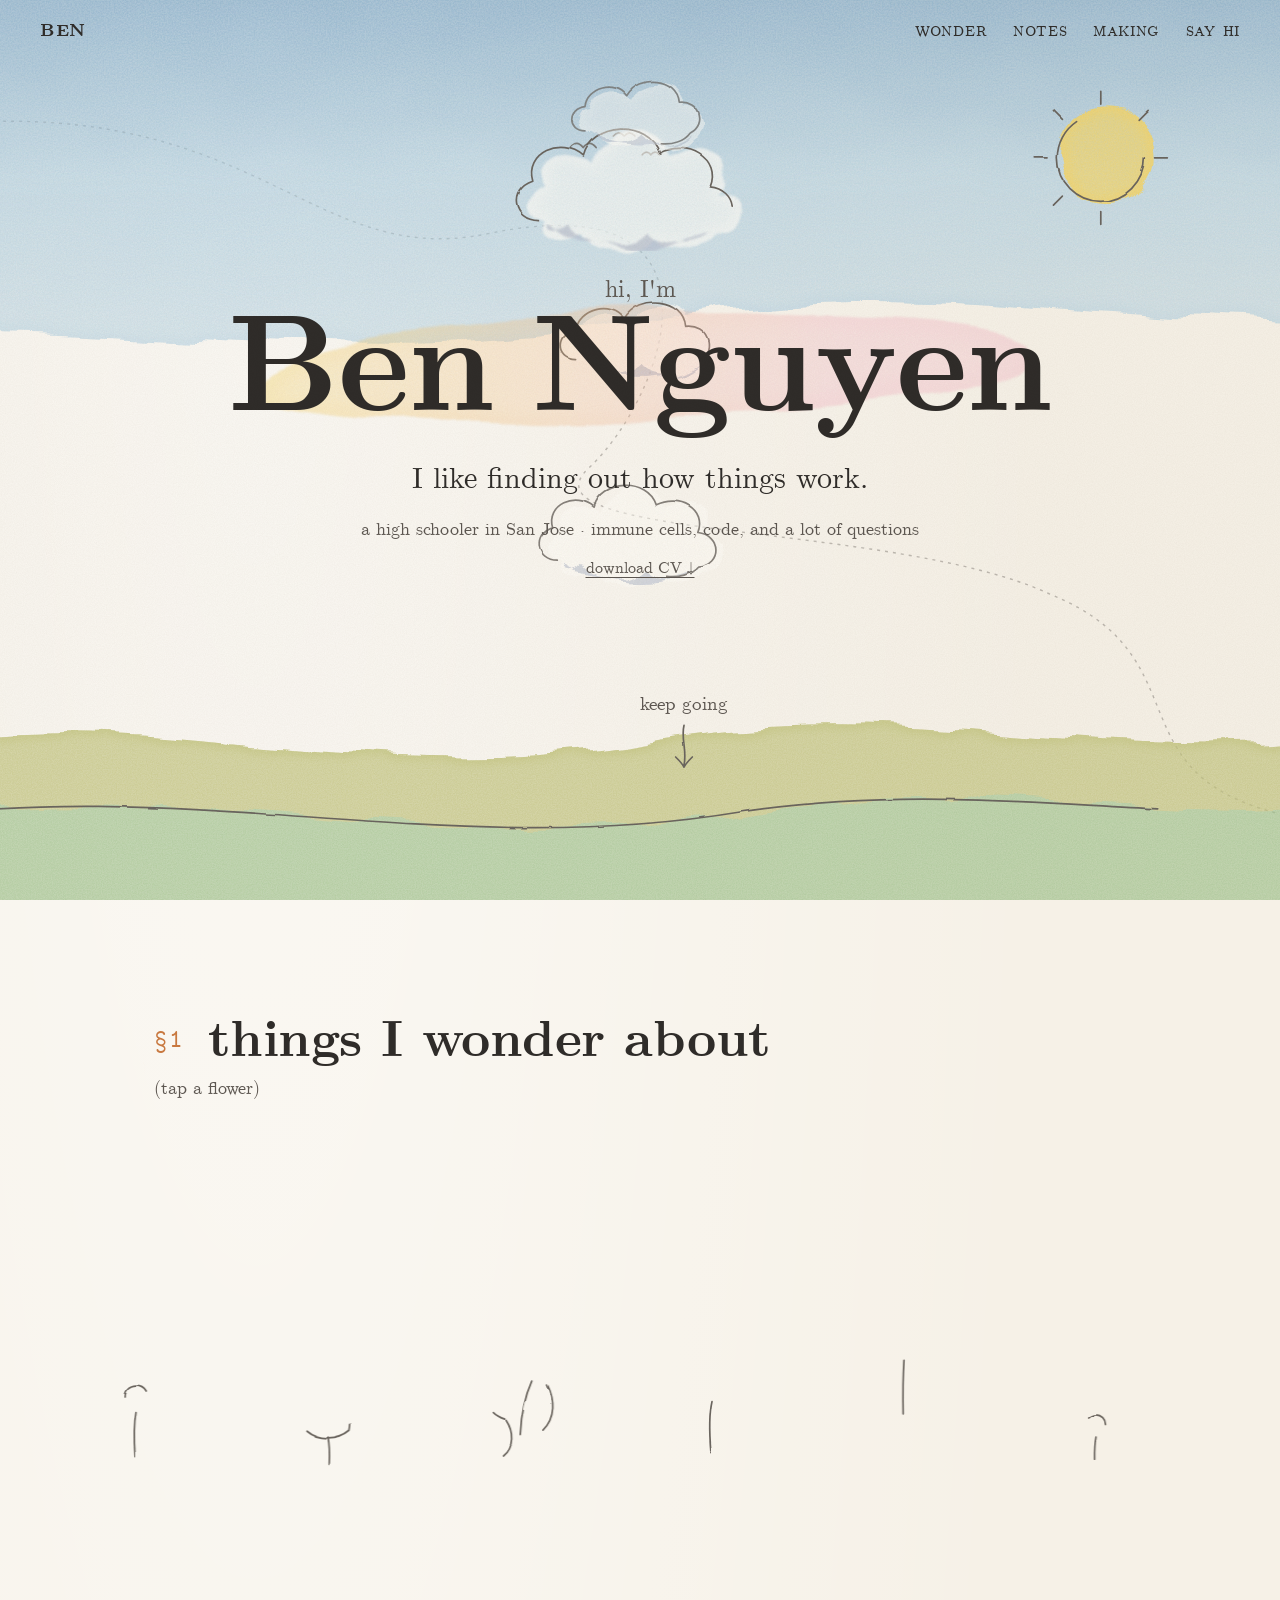
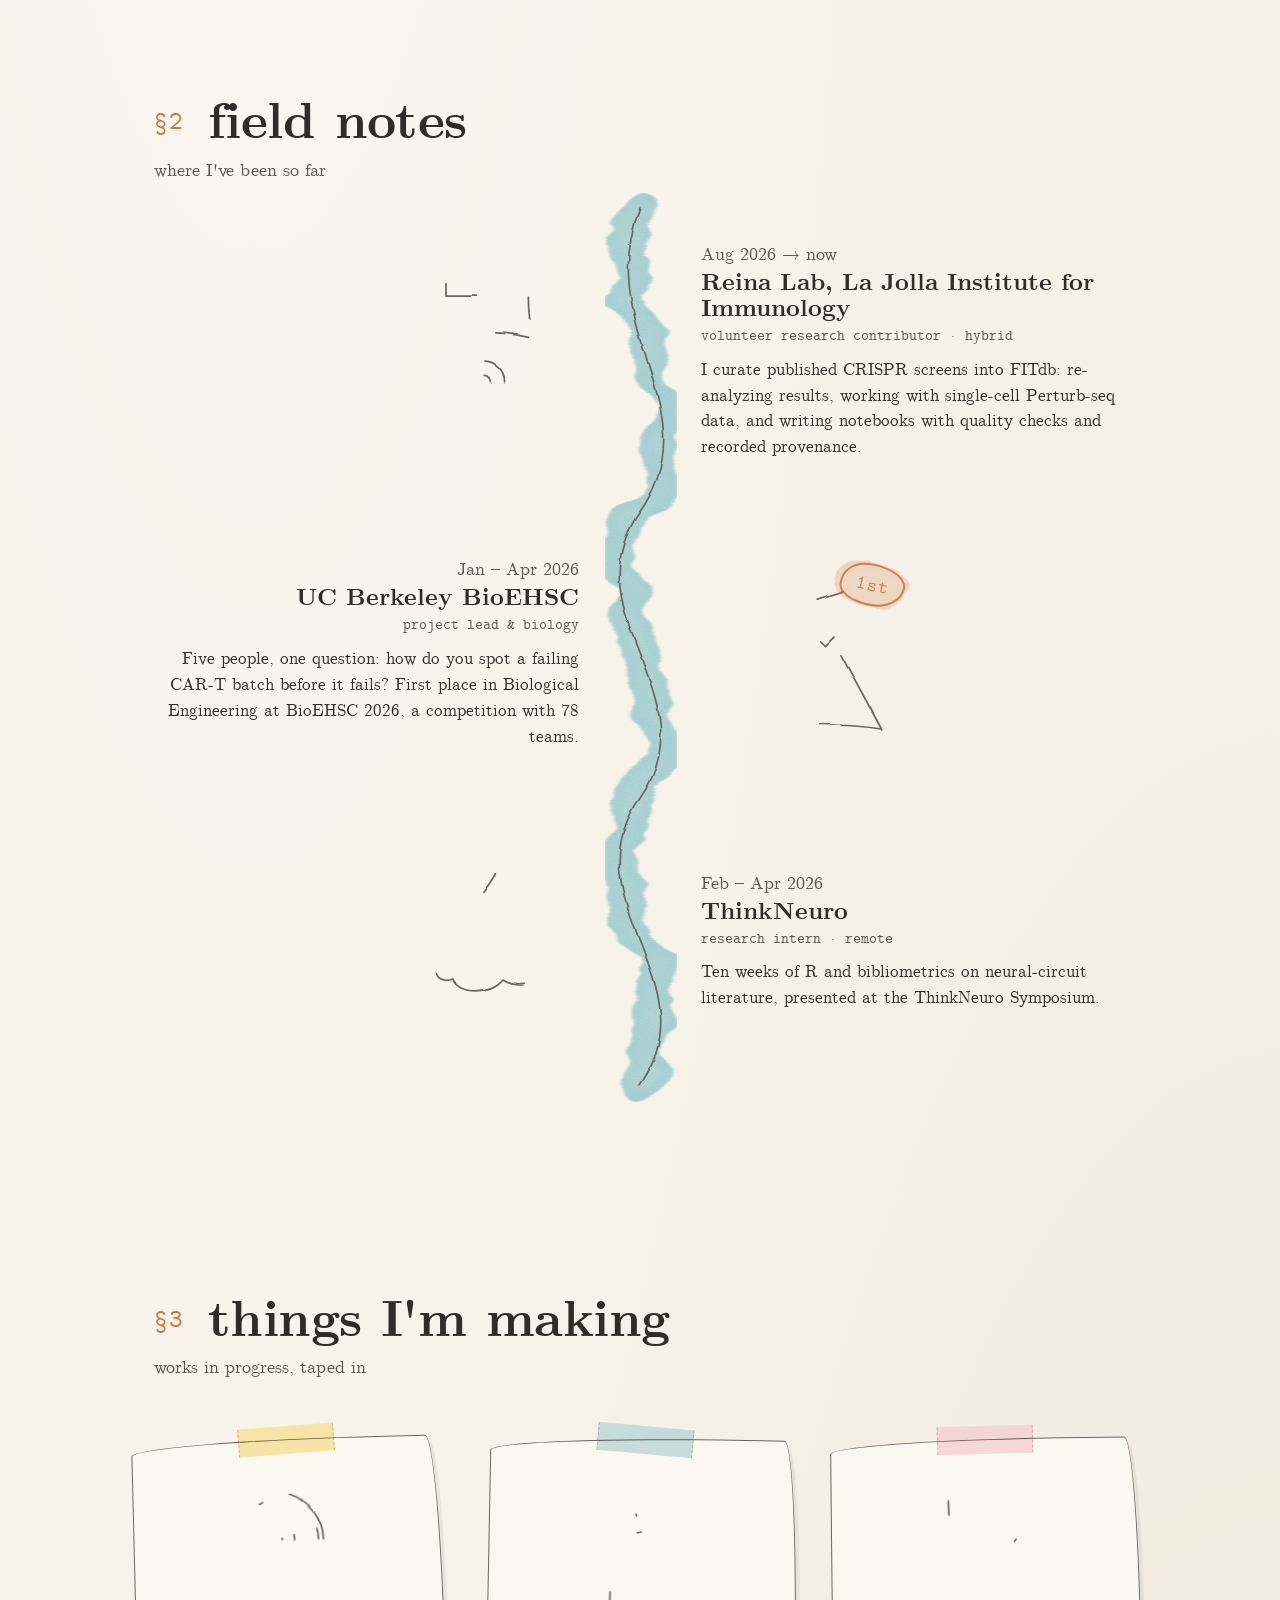
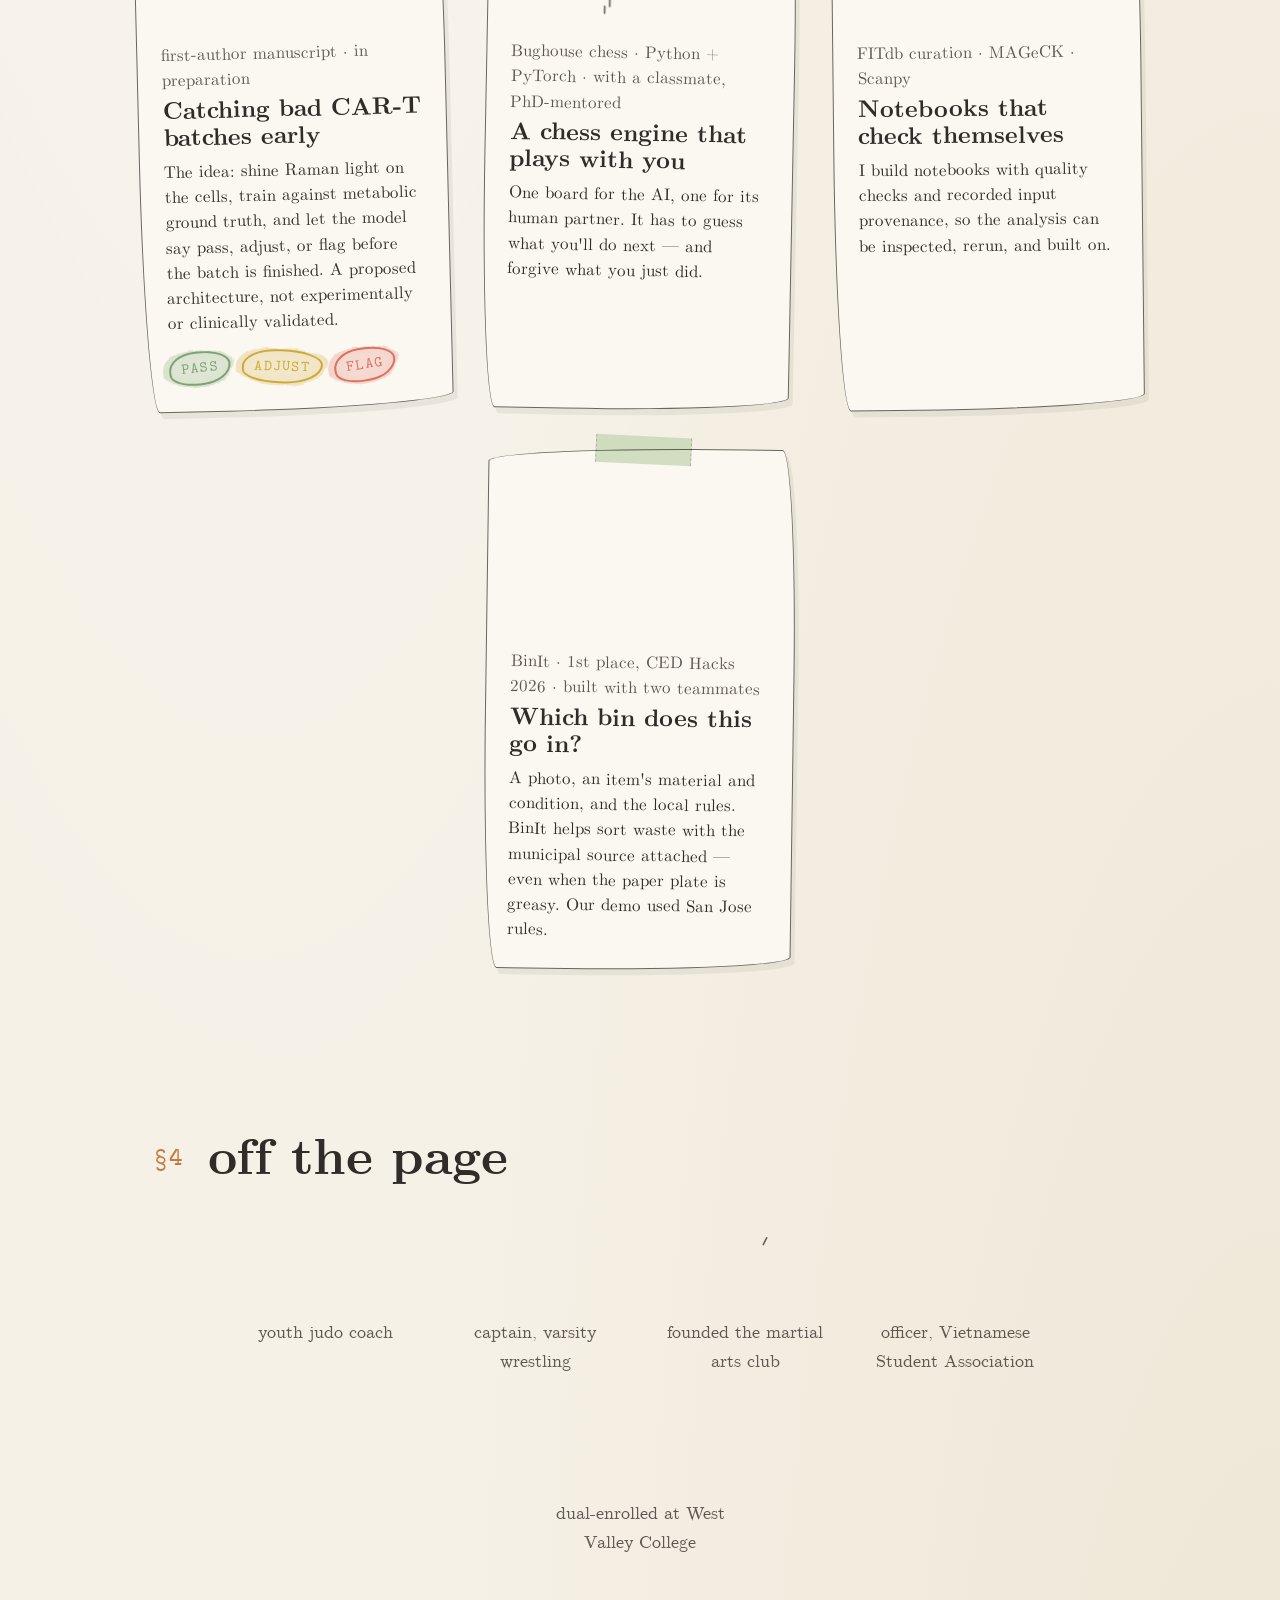
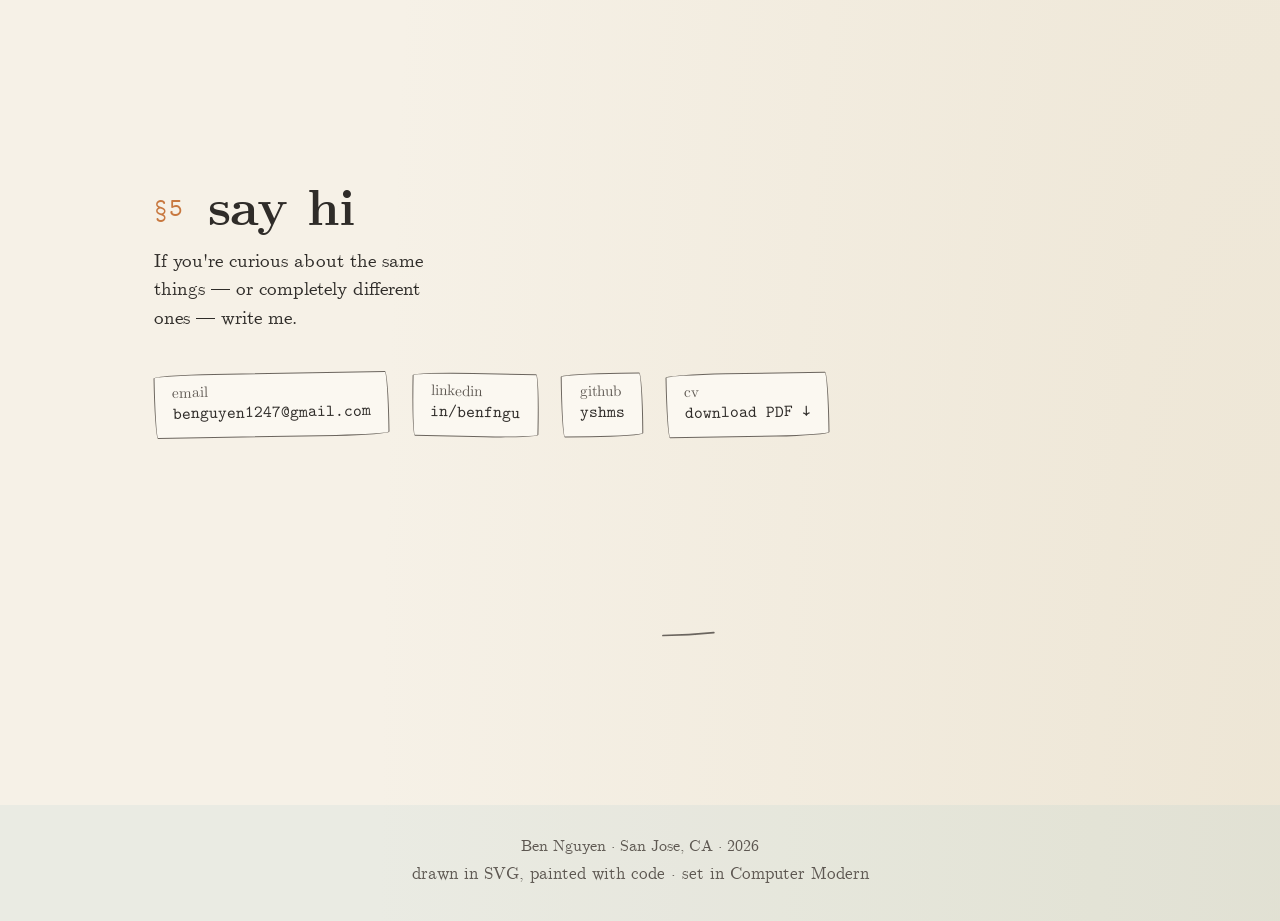
==== commit 0110ecc3: "Restore original sketchbook with accuracy fixes, BinIt, and CV download" ====
--- a/index.html
+++ b/index.html
@@ -3,30 +3,15 @@
 <head>
 <meta charset="utf-8">
 <meta name="viewport" content="width=device-width, initial-scale=1">
-<title>Ben Nguyen — immune cells, code &amp; curiosity</title>
-<meta name="description" content="Ben Nguyen is a high school senior in San Jose exploring computational immunology, cooperative AI, and useful software. Research, projects, and a little curiosity.">
-<link rel="canonical" href="https://bennguyen.cv/">
-<meta property="og:type" content="website">
-<meta property="og:url" content="https://bennguyen.cv/">
-<meta property="og:title" content="Ben Nguyen — immune cells, code &amp; curiosity">
-<meta property="og:description" content="A field sketchbook of computational immunology, cooperative AI, and things I'm making. San Jose, California.">
-<meta property="og:image" content="https://bennguyen.cv/assets/social-card.png">
-<meta property="og:image:width" content="1200">
-<meta property="og:image:height" content="630">
-<meta property="og:image:alt" content="Ben Nguyen's watercolor field sketchbook: immune cells, code, and a lot of questions.">
-<meta name="twitter:card" content="summary_large_image">
+<title>Ben Nguyen</title>
+<meta name="description" content="Ben Nguyen — a high schooler in San Jose who likes finding out how things work. Immune cells, code, and a lot of questions.">
 <meta name="theme-color" content="#f6f1e7">
 <link rel="preload" href="fonts/cmu-serif-500-roman.woff2" as="font" type="font/woff2" crossorigin>
 <link rel="preload" href="fonts/cmu-serif-700-roman.woff2" as="font" type="font/woff2" crossorigin>
-<link rel="stylesheet" href="styles.css?v=20260926">
-<script src="script.js?v=20260926" defer></script>
+<link rel="stylesheet" href="styles.css?v=20260926-original">
 <link rel="icon" href="data:image/svg+xml,%3Csvg xmlns='http://www.w3.org/2000/svg' viewBox='0 0 32 32'%3E%3Ccircle cx='16' cy='16' r='11' fill='%23f2917f'/%3E%3Ccircle cx='13' cy='13' r='11' fill='%23f6d56a' opacity='.7'/%3E%3C/svg%3E">
-<script type="application/ld+json">
-{"@context":"https://schema.org","@type":"Person","name":"Ben Nguyen","url":"https://bennguyen.cv/","description":"High school senior exploring computational immunology and building useful software.","sameAs":["https://github.com/yshms","https://linkedin.com/in/benfngu"],"knowsAbout":["Computational immunology","CRISPR screen analysis","Python","Cooperative AI"]}
-</script>
 </head>
 <body>
-<a class="skip-link" href="#main">Skip to content</a>
 
 <!-- ============================================================
      SHARED DEFS: watercolor + pencil filters, and every sketch
@@ -358,21 +343,19 @@
 <svg id="plane-layer" aria-hidden="true" viewBox="0 0 100 100" preserveAspectRatio="none">
   <path id="plane-path" d="M-6,14 C20,10 24,30 38,26 C58,20 52,44 46,52 C40,60 70,58 82,66 C96,74 84,90 108,92" fill="none"/>
 </svg>
-<div id="plane" aria-hidden="true"><svg aria-hidden="true" viewBox="0 0 60 40"><use href="#s-plane"/></svg></div>
+<div id="plane" aria-hidden="true"><svg viewBox="0 0 60 40"><use href="#s-plane"/></svg></div>
 
 <header class="nav" id="top">
-  <a class="nav-home" href="#sky" aria-label="Ben Nguyen, back to top">ben<span class="nav-dot" aria-hidden="true">.</span></a>
-  <nav aria-label="Main navigation">
-    <a href="#making" aria-label="projects"><span class="nav-wide">projects</span><span class="nav-short" aria-hidden="true">work</span></a>
-    <a href="#notes">research</a>
-    <a href="#wonder" aria-label="curiosity"><span class="nav-wide">curiosity</span><span class="nav-short" aria-hidden="true">wonder</span></a>
+  <a class="nav-home" href="#sky">ben</a>
+  <nav aria-label="Sections">
+    <a href="#wonder">wonder</a>
+    <a href="#notes">notes</a>
+    <a href="#making">making</a>
     <a href="#hi">say hi</a>
-    <a class="nav-cv" href="assets/Ben_Nguyen_CV.pdf">CV <span aria-hidden="true">↗</span><span class="sr-only"> (PDF)</span></a>
   </nav>
-  <button class="motion-toggle" type="button" hidden aria-pressed="false" aria-label="Pause animations"><span aria-hidden="true">Ⅱ</span> <span data-motion-label>pause motion</span></button>
 </header>
 
-<main id="main" tabindex="-1">
+<main>
 
   <!-- ===================== SKY ===================== -->
   <section id="sky" class="sky" data-reveal>
@@ -389,7 +372,7 @@
       </g>
     </svg>
 
-    <div class="sun"><svg aria-hidden="true" viewBox="0 0 120 120"><use href="#sun"/></svg></div>
+    <div class="sun"><svg viewBox="0 0 120 120"><use href="#sun"/></svg></div>
     <svg class="birds" viewBox="0 0 160 60" aria-hidden="true">
       <g class="line">
         <path d="M10,30 C16,22 22,22 28,30 C34,22 40,22 46,30" pathLength="1" class="partial"/>
@@ -398,10 +381,10 @@
       </g>
     </svg>
 
-    <div class="cloud cloud-1"><svg aria-hidden="true" viewBox="0 0 200 110"><use href="#cloud-a"/></svg></div>
-    <div class="cloud cloud-2"><svg aria-hidden="true" viewBox="0 0 140 90"><use href="#cloud-b"/></svg></div>
-    <div class="cloud cloud-3"><svg aria-hidden="true" viewBox="0 0 200 110"><use href="#cloud-a"/></svg></div>
-    <div class="cloud cloud-4"><svg aria-hidden="true" viewBox="0 0 140 90"><use href="#cloud-b"/></svg></div>
+    <div class="cloud cloud-1"><svg viewBox="0 0 200 110"><use href="#cloud-a"/></svg></div>
+    <div class="cloud cloud-2"><svg viewBox="0 0 140 90"><use href="#cloud-b"/></svg></div>
+    <div class="cloud cloud-3"><svg viewBox="0 0 200 110"><use href="#cloud-a"/></svg></div>
+    <div class="cloud cloud-4"><svg viewBox="0 0 140 90"><use href="#cloud-b"/></svg></div>
 
     <div class="hero">
       <p class="scribble hello">hi, I'm</p>
@@ -409,16 +392,12 @@
         <span>B</span><span>e</span><span>n</span><span class="sp"> </span><span>N</span><span>g</span><span>u</span><span>y</span><span>e</span><span>n</span>
       </h1>
       <p class="tagline">I like finding out how things work.</p>
-      <p class="hero-bio">I'm a high school senior in San Jose, exploring immune cells, cooperative AI, and the useful things we can build with code.</p>
-      <div class="hero-actions">
-        <a class="paper-button primary" href="#making">Explore my work <span aria-hidden="true">↘</span></a>
-        <a class="text-link" href="assets/Ben_Nguyen_CV.pdf" download>Download CV <span aria-hidden="true">↓</span><span class="sr-only"> (PDF)</span></a>
-      </div>
-      <p class="scribble where">San Jose, California <span aria-hidden="true">·</span> Class of 2027</p>
+      <p class="scribble where">a high schooler in San Jose &middot; immune cells, code, and a lot of questions</p>
+      <a class="cv-download scribble" href="assets/Ben_Nguyen_CV.pdf" download aria-label="Download CV (PDF)">download CV &darr;</a>
     </div>
 
-    <a class="cue" href="#making">
-      <span>a few pages from my sketchbook</span>
+    <a class="cue" href="#wonder">
+      <span>keep going</span>
       <svg viewBox="0 0 40 60" aria-hidden="true"><path class="line" d="M20,4 C16,20 24,34 20,52 M10,42 C14,46 18,50 20,54 C22,50 26,46 30,42" pathLength="1"/></svg>
     </a>
 
@@ -433,155 +412,41 @@
     </svg>
   </section>
 
-  <aside class="currently" aria-label="At a glance">
-    <span class="scribble">in the notebook lately</span>
-    <p>Curating immune-cell data at <a href="#project-fitdb">Reina Lab</a>. Building a <a href="#project-bughouse">better AI teammate</a>. Asking one more question.</p>
-  </aside>
-
-  <section id="making" class="making" data-reveal aria-labelledby="projects-title">
-    <header class="sec-head">
-      <p class="eyebrow">A question, then something to show for it</p>
-      <h2 id="projects-title">things I'm making</h2>
-      <p class="scribble">Research concepts, working software, and experiments still taking shape.</p>
-    </header>
-    <div class="project-tools" hidden>
-      <div class="project-filters" role="group" aria-label="Filter projects">
-        <button type="button" data-filter="all" aria-pressed="true" aria-controls="project-list">All work <span>04</span></button>
-        <button type="button" data-filter="research" aria-pressed="false" aria-controls="project-list">Research <span>02</span></button>
-        <button type="button" data-filter="software" aria-pressed="false" aria-controls="project-list">Software <span>02</span></button>
-      </div>
-      <p class="filter-count" role="status" aria-live="polite" aria-atomic="true">Showing all 4 projects</p>
-    </div>
-    <div class="sheets" id="project-list">
-      <article id="project-fitdb" class="sheet" style="--tilt:-.7deg" data-category="research" data-reveal>
-        <span class="tape" aria-hidden="true"></span>
-        <div class="project-top"><span class="project-index">01 / immunogenomics</span><span class="project-state">ongoing research</span></div>
-        <div class="sketch"><svg viewBox="0 0 120 120" aria-hidden="true"><use href="#s-notebook"/></svg></div>
-        <h3>Making immune-cell data reusable</h3>
-        <p>Published CRISPR screens hold clues about how immune cells work. I help curate them into FITdb, with reproducible analyses that other researchers can build on.</p>
-        <ul class="tags" aria-label="Tools and methods"><li>Python</li><li>MAGeCK</li><li>Perturb-seq</li></ul>
-        <details class="project-detail"><summary>Inside the work <span aria-hidden="true">+</span></summary>
-          <div><h4>My contribution</h4><p>As a volunteer research contributor in the Reina Lab at La Jolla Institute for Immunology, I re-analyze published screens and build notebooks with quality checks and recorded data provenance.</p><h4>What I'm working toward</h4><p>Analysis that is easier to inspect, repeat, and reuse. My contributions include a single-cell Perturb-seq analysis deliverable.</p><a class="text-link" href="#notes">Research experience <span aria-hidden="true">↗</span></a></div>
-        </details>
-      </article>
-      <article id="project-binit" class="sheet" style="--tilt:.6deg" data-category="software" data-reveal>
-        <span class="tape" aria-hidden="true"></span>
-        <div class="project-top"><span class="project-index">02 / everyday tools</span><span class="project-state award">1st · CED Hacks</span></div>
-        <div class="sketch"><svg viewBox="0 0 120 120" aria-hidden="true"><use href="#s-bin"/></svg></div>
-        <h3>BinIt: a little less bin confusion</h3>
-        <p>Take a photo. Check the material, the mess, and the local rules. A waste-sorting app that explains where an item belongs and points to the municipal source.</p>
-        <ul class="tags" aria-label="Tools and methods"><li>Node.js</li><li>Express</li><li>Anthropic SDK</li></ul>
-        <details class="project-detail"><summary>The idea &amp; the build <span aria-hidden="true">+</span></summary>
-          <div><h4>Why we built it</h4><p>A greasy paper plate and a clean one can need different disposal advice. We wanted a tool that considers an item’s condition alongside its material.</p><h4>What we made</h4><p>I built BinIt with two teammates at CED Hacks 2026, where our team took first place. The demo used San Jose disposal rules and returned the municipal source behind its guidance.</p><a class="text-link" href="mailto:benguyen1247@gmail.com?subject=Tell%20me%20about%20BinIt">Ask me about BinIt <span aria-hidden="true">↗</span></a></div>
-        </details>
-      </article>
-      <article id="project-cart" class="sheet" style="--tilt:.5deg" data-category="research" data-reveal>
-        <span class="tape" aria-hidden="true"></span>
-        <div class="project-top"><span class="project-index">03 / cell therapy</span><span class="project-state award">1st · BioEHSC</span></div>
-        <div class="sketch"><svg viewBox="0 0 120 120" aria-hidden="true"><use href="#s-lens"/></svg></div>
-        <h3>A closer look at CAR-T quality</h3>
-        <p>A proposed dual-layer system for spotting problems in CAR T-cell manufacturing, combining Raman spectroscopy with measurements of cell state and metabolism.</p>
-        <ul class="tags" aria-label="Tools and methods"><li>System design</li><li>Raman</li><li>SCENITH</li></ul>
-        <details class="project-detail"><summary>Read the research concept <span aria-hidden="true">+</span></summary>
-          <div><h4>My contribution</h4><p>I led a five-person team and translated T-cell biology into engineering requirements. I wrote a 23-page architecture guide and compiled a 13-paper citation library.</p><h4>Where it stands</h4><p>The first-author manuscript is in preparation. This is a proposed architecture, not an experimentally or clinically validated system.</p><a class="text-link" href="mailto:benguyen1247@gmail.com?subject=CAR-T%20quality-control%20research">Talk about the design <span aria-hidden="true">↗</span></a></div>
-        </details>
-      </article>
-      <article id="project-bughouse" class="sheet" style="--tilt:-.6deg" data-category="software" data-reveal>
-        <span class="tape" aria-hidden="true"></span>
-        <div class="project-top"><span class="project-index">04 / cooperative AI</span><span class="project-state">in development</span></div>
-        <div class="sketch"><svg viewBox="0 0 120 120" aria-hidden="true"><use href="#s-knight"/></svg></div>
-        <h3>A chess engine that plays with you</h3>
-        <p>Two boards, shared pieces, and a human teammate. A Bughouse engine exploring how an AI can make good decisions when cooperation is part of the game.</p>
-        <ul class="tags" aria-label="Tools and methods"><li>Python</li><li>PyTorch</li><li>Teamwork</li></ul>
-        <details class="project-detail"><summary>Why two boards? <span aria-hidden="true">+</span></summary>
-          <div><h4>The question</h4><p>In Bughouse, captured pieces go to your partner, who can drop them onto their board. A useful move has to account for both games, incomplete information, and a ticking clock.</p><h4>The collaboration</h4><p>I'm building the engine with a classmate under PhD mentorship. We’re exploring an AI that plays one board as a human’s teammate.</p><a class="text-link" href="mailto:benguyen1247@gmail.com?subject=Cooperative%20Bughouse%20AI">Talk chess &amp; AI <span aria-hidden="true">↗</span></a></div>
-        </details>
-      </article>
-    </div>
-    <p class="project-footnote">More code &amp; small experiments <span aria-hidden="true">→</span> <a class="text-link" href="https://github.com/yshms" target="_blank" rel="noopener noreferrer">on GitHub <span class="sr-only">(opens in a new tab)</span>↗</a></p>
-  </section>
-
-  <!-- ===================== FIELD NOTES ===================== -->
-  <section id="notes" class="river-sec" data-reveal>
-    <header class="sec-head">
-      <h2>field notes</h2>
-      <p class="scribble">The people, places, and projects I’m learning from.</p>
-    </header>
-
-    <div class="river">
-      <svg class="river-svg" viewBox="0 0 100 1000" preserveAspectRatio="none" aria-hidden="true">
-        <path class="river-wash" d="M50,-20 C30,120 80,220 50,340 C20,460 80,560 50,680 C20,800 80,900 50,1020" vector-effect="non-scaling-stroke"/>
-      </svg>
-      <svg class="river-svg river-svg-line" viewBox="0 0 100 1000" preserveAspectRatio="none" aria-hidden="true">
-        <path class="river-line line partial" d="M50,-20 C30,120 80,220 50,340 C20,460 80,560 50,680 C20,800 80,900 50,1020" pathLength="1" vector-effect="non-scaling-stroke"/>
-      </svg>
-
-      <ol class="stops">
-        <li class="stop" data-reveal>
-          <div class="sketch"><svg aria-hidden="true" viewBox="0 0 120 120"><use href="#s-jar"/></svg></div>
-          <div class="card">
-            <p class="scribble when">Aug 2026 &rarr; present</p>
-            <h3>Reina Lab, La Jolla Institute for Immunology</h3>
-            <p class="role">volunteer research contributor &middot; hybrid</p>
-            <p>I re-analyze published CRISPR screens and single-cell Perturb-seq data for FITdb, the lab’s immunogenomics database. My notebooks record their inputs and check the quality of their results.</p>
-          </div>
-        </li>
-        <li class="stop" data-reveal>
-          <div class="sketch"><svg aria-hidden="true" viewBox="0 0 120 120"><use href="#s-summit"/></svg><span class="stamp stamp-first">1st</span></div>
-          <div class="card">
-            <p class="scribble when">Jan &ndash; Apr 2026</p>
-            <h3>UC Berkeley BioEHSC</h3>
-            <p class="role">project lead &amp; biology</p>
-            <p>I led a five-person team proposing a quality-control system for CAR-T manufacturing. We earned first place in Biological Engineering at BioEHSC 2026, a competition with 78 teams.</p>
-          </div>
-        </li>
-        <li class="stop" data-reveal>
-          <div class="sketch"><svg aria-hidden="true" viewBox="0 0 120 120"><use href="#s-brain"/></svg></div>
-          <div class="card">
-            <p class="scribble when">Feb &ndash; Apr 2026</p>
-            <h3>ThinkNeuro</h3>
-            <p class="role">research intern &middot; remote</p>
-            <p>In a ten-week research program, I analyzed neural-circuit literature with R, earned a Certificate in R and Bibliometrics, and presented the work at the ThinkNeuro Symposium.</p>
-          </div>
-        </li>
-      </ol>
-    </div>
-  </section>
-
   <!-- ===================== WONDER ===================== -->
   <section id="wonder" class="meadow" data-reveal>
     <header class="sec-head">
       <h2>things I wonder about</h2>
-      <p class="scribble">A few questions that keep me going. Open a flower to follow the thread.</p>
+      <p class="scribble">(tap a flower)</p>
     </header>
 
     <div class="field">
-      <details class="flower" style="--d:0.00s">
-        <summary><svg viewBox="0 0 80 110" aria-hidden="true"><use href="#f-daisy"/></svg><span>Can we catch a bad cell-therapy batch earlier?</span><span class="flower-cue" aria-hidden="true">open a little thought +</span></summary>
-        <div class="note"><p>That question became our BioEHSC project: a proposed quality-control system for CAR-T manufacturing.</p><a class="text-link" href="#project-cart">Read the research concept <span aria-hidden="true">↗</span></a></div>
-      </details>
-      <details class="flower" style="--d:0.15s">
-        <summary><svg viewBox="0 0 80 110" aria-hidden="true"><use href="#f-tulip"/></svg><span>What makes a T cell tired?</span><span class="flower-cue" aria-hidden="true">open a little thought +</span></summary>
-        <div class="note"><p>I’m curious about exhaustion, metabolism, and why a cell’s fitness matters before it ever meets a tumor.</p><a class="text-link" href="#notes">Follow my research <span aria-hidden="true">↗</span></a></div>
-      </details>
-      <details class="flower" style="--d:0.30s">
-        <summary><svg viewBox="0 0 80 110" aria-hidden="true"><use href="#f-bell"/></svg><span>Which genes change how immune cells behave?</span><span class="flower-cue" aria-hidden="true">open a little thought +</span></summary>
-        <div class="note"><p>CRISPR screens help us ask this at scale. At the Reina Lab, I help turn published screens into reusable data.</p><a class="text-link" href="#project-fitdb">Inside FITdb curation <span aria-hidden="true">↗</span></a></div>
-      </details>
-      <details class="flower" style="--d:0.45s">
-        <summary><svg viewBox="0 0 80 110" aria-hidden="true"><use href="#f-poppy"/></svg><span>Can an AI be a good teammate?</span><span class="flower-cue" aria-hidden="true">open a little thought +</span></summary>
-        <div class="note"><p>In Bughouse chess, your partner’s board matters as much as your own. I’m building an engine around that cooperation.</p><a class="text-link" href="#project-bughouse">Meet the chess project <span aria-hidden="true">↗</span></a></div>
-      </details>
-      <details class="flower" style="--d:0.60s">
-        <summary><svg viewBox="0 0 80 110" aria-hidden="true"><use href="#f-lavender"/></svg><span>How do you teach a kid to fall safely?</span><span class="flower-cue" aria-hidden="true">open a little thought +</span></summary>
-        <div class="note"><p>Gently, and many times over. Coaching youth judo keeps me thinking about how people learn, trust, and try again.</p><a class="text-link" href="#also">Life off the page <span aria-hidden="true">↗</span></a></div>
-      </details>
-      <details class="flower" style="--d:0.75s">
-        <summary><svg viewBox="0 0 80 110" aria-hidden="true"><use href="#f-daisy"/></svg><span>Does a greasy paper plate belong in recycling?</span><span class="flower-cue" aria-hidden="true">open a little thought +</span></summary>
-        <div class="note"><p>Material alone doesn’t answer the question. BinIt considers an item’s condition and looks up local disposal guidance.</p><a class="text-link" href="#project-binit">See what we built <span aria-hidden="true">↗</span></a></div>
-      </details>
+      <button class="flower" style="--x:8%;  --s:1.05; --d:0.0s" aria-expanded="false">
+        <svg viewBox="0 0 80 110"><use href="#f-daisy"/></svg>
+        <span class="note"><b>Can we catch a bad CAR-T batch early?</b><small>so I proposed a way to look for warning signs early (see &sect;3)</small></span>
+      </button>
+      <button class="flower" style="--x:24%; --s:0.9; --d:0.15s" aria-expanded="false">
+        <svg viewBox="0 0 80 110"><use href="#f-tulip"/></svg>
+        <span class="note"><b>What makes a T cell tired?</b><small>exhaustion, metabolism, and why a cell's fitness matters long before it meets a tumor</small></span>
+      </button>
+      <button class="flower" style="--x:40%; --s:1.05; --d:0.3s" aria-expanded="false">
+        <svg viewBox="0 0 80 110"><use href="#f-bell"/></svg>
+        <span class="note"><b>Which genes make an immune cell brave?</b><small>CRISPR screens ask exactly this. I curate them into FITdb at the La Jolla Institute for Immunology</small></span>
+      </button>
+      <button class="flower" style="--x:56%; --s:1.1; --d:0.45s" aria-expanded="false">
+        <svg viewBox="0 0 80 110"><use href="#f-poppy"/></svg>
+        <span class="note"><b>Can an AI be a good teammate?</b><small>we're building a Bughouse chess engine that plays <em>with</em> a human, not instead of one</small></span>
+      </button>
+      <button class="flower" style="--x:72%; --s:0.95; --d:0.6s" aria-expanded="false">
+        <svg viewBox="0 0 80 110"><use href="#f-lavender"/></svg>
+        <span class="note"><b>How do you teach a kid to fall safely?</b><small>gently, and many times over. I coach youth judo</small></span>
+      </button>
+      <button class="flower" style="--x:88%; --s:0.85; --d:0.75s" aria-expanded="false">
+        <svg viewBox="0 0 80 110"><use href="#f-daisy"/></svg>
+        <span class="note"><b>How many papers is <em>a lot</em> of papers?</b><small>at ThinkNeuro I learned to measure a literature with R (bibliometrics)</small></span>
+      </button>
+
       <div class="butterfly" aria-hidden="true">
-        <svg aria-hidden="true" viewBox="-30 -24 60 48">
+        <svg viewBox="-30 -24 60 48">
           <g class="wing wing-l"><g class="wash"><path class="c-butter" transform="translate(2,1)" d="M-2,0 C-10,-22 -30,-20 -26,-6 C-28,6 -14,12 -2,2 Z"/></g><g class="line"><path d="M-2,0 C-10,-22 -30,-20 -26,-6 C-28,6 -14,12 -2,2" pathLength="1"/></g></g>
           <g class="wing wing-r"><g class="wash"><path class="c-butter" transform="translate(2,1)" d="M2,0 C10,-22 30,-20 26,-6 C28,6 14,12 2,2 Z"/></g><g class="line"><path d="M2,0 C10,-22 30,-20 26,-6 C28,6 14,12 2,2" pathLength="1"/></g></g>
           <g class="line"><path d="M0,-6 L0,8 M0,-6 C-3,-10 -5,-12 -7,-14 M0,-6 C3,-10 5,-12 7,-14" pathLength="1"/></g>
@@ -599,38 +464,130 @@
     </div>
   </section>
 
+  <!-- ===================== FIELD NOTES ===================== -->
+  <section id="notes" class="river-sec" data-reveal>
+    <header class="sec-head">
+      <h2>field notes</h2>
+      <p class="scribble">where I've been so far</p>
+    </header>
+
+    <div class="river">
+      <svg class="river-svg" viewBox="0 0 100 1000" preserveAspectRatio="none" aria-hidden="true">
+        <path class="river-wash" d="M50,-20 C30,120 80,220 50,340 C20,460 80,560 50,680 C20,800 80,900 50,1020" vector-effect="non-scaling-stroke"/>
+      </svg>
+      <svg class="river-svg river-svg-line" viewBox="0 0 100 1000" preserveAspectRatio="none" aria-hidden="true">
+        <path class="river-line line partial" d="M50,-20 C30,120 80,220 50,340 C20,460 80,560 50,680 C20,800 80,900 50,1020" pathLength="1" vector-effect="non-scaling-stroke"/>
+      </svg>
+
+      <ol class="stops">
+        <li class="stop" data-reveal>
+          <div class="sketch"><svg viewBox="0 0 120 120"><use href="#s-jar"/></svg></div>
+          <div class="card">
+            <p class="scribble when">Aug 2026 &rarr; now</p>
+            <h3>Reina Lab, La Jolla Institute for Immunology</h3>
+            <p class="role">volunteer research contributor &middot; hybrid</p>
+            <p>I curate published CRISPR screens into FITdb: re-analyzing results, working with single-cell Perturb-seq data, and writing notebooks with quality checks and recorded provenance.</p>
+          </div>
+        </li>
+        <li class="stop" data-reveal>
+          <div class="sketch"><svg viewBox="0 0 120 120"><use href="#s-summit"/></svg><span class="stamp stamp-first">1st</span></div>
+          <div class="card">
+            <p class="scribble when">Jan &ndash; Apr 2026</p>
+            <h3>UC Berkeley BioEHSC</h3>
+            <p class="role">project lead &amp; biology</p>
+            <p>Five people, one question: how do you spot a failing CAR-T batch before it fails? First place in Biological Engineering at BioEHSC 2026, a competition with 78 teams.</p>
+          </div>
+        </li>
+        <li class="stop" data-reveal>
+          <div class="sketch"><svg viewBox="0 0 120 120"><use href="#s-brain"/></svg></div>
+          <div class="card">
+            <p class="scribble when">Feb &ndash; Apr 2026</p>
+            <h3>ThinkNeuro</h3>
+            <p class="role">research intern &middot; remote</p>
+            <p>Ten weeks of R and bibliometrics on neural-circuit literature, presented at the ThinkNeuro Symposium.</p>
+          </div>
+        </li>
+      </ol>
+    </div>
+  </section>
+
+  <!-- ===================== MAKING ===================== -->
+  <section id="making" class="making" data-reveal>
+    <header class="sec-head">
+      <h2>things I'm making</h2>
+      <p class="scribble">works in progress, taped in</p>
+    </header>
+
+    <div class="sheets">
+      <article class="sheet" style="--tilt:-1.4deg" data-reveal>
+        <span class="tape" aria-hidden="true"></span>
+        <div class="sketch"><svg viewBox="0 0 120 120"><use href="#s-lens"/></svg></div>
+        <p class="scribble label">first-author manuscript &middot; in preparation</p>
+        <h3>Catching bad CAR&#8209;T batches early</h3>
+        <p>The idea: shine Raman light on the cells, train against metabolic ground truth, and let the model say <em>pass</em>, <em>adjust</em>, or <em>flag</em> before the batch is finished. A proposed architecture, not experimentally or clinically validated.</p>
+        <div class="stamps" aria-hidden="true">
+          <span class="stamp stamp-pass">PASS</span>
+          <span class="stamp stamp-adjust">ADJUST</span>
+          <span class="stamp stamp-flag">FLAG</span>
+        </div>
+      </article>
+
+      <article class="sheet" style="--tilt:1.1deg" data-reveal>
+        <span class="tape" aria-hidden="true"></span>
+        <div class="sketch"><svg viewBox="0 0 120 120"><use href="#s-knight"/></svg></div>
+        <p class="scribble label">Bughouse chess &middot; Python + PyTorch &middot; with a classmate, PhD-mentored</p>
+        <h3>A chess engine that plays <em>with</em> you</h3>
+        <p>One board for the AI, one for its human partner. It has to guess what you'll do next &mdash; and forgive what you just did.</p>
+      </article>
+
+      <article class="sheet" style="--tilt:-0.6deg" data-reveal>
+        <span class="tape" aria-hidden="true"></span>
+        <div class="sketch"><svg viewBox="0 0 120 120"><use href="#s-notebook"/></svg></div>
+        <p class="scribble label">FITdb curation &middot; MAGeCK &middot; Scanpy</p>
+        <h3>Notebooks that check themselves</h3>
+        <p>I build notebooks with quality checks and recorded input provenance, so the analysis can be inspected, rerun, and built on.</p>
+      </article>
+
+      <article class="sheet sheet-binit" style="--tilt:0.8deg" data-reveal>
+        <span class="tape" aria-hidden="true"></span>
+        <div class="sketch"><svg viewBox="0 0 120 120" aria-hidden="true"><use href="#s-bin"/></svg></div>
+        <p class="scribble label">BinIt &middot; 1st place, CED Hacks 2026 &middot; built with two teammates</p>
+        <h3>Which bin does this go in?</h3>
+        <p>A photo, an item's material and condition, and the local rules. BinIt helps sort waste with the municipal source attached &mdash; even when the paper plate is greasy. Our demo used San Jose rules.</p>
+      </article>
+    </div>
+  </section>
+
   <!-- ===================== OFF THE PAGE ===================== -->
   <section id="also" class="also" data-reveal>
     <header class="sec-head">
       <h2>off the page</h2>
     </header>
     <ul class="doodles">
-      <li><svg aria-hidden="true" viewBox="0 0 120 80"><use href="#d-belt"/></svg><span>youth judo coach</span></li>
-      <li><svg aria-hidden="true" viewBox="0 0 120 80"><use href="#d-whistle"/></svg><span>captain, varsity wrestling</span></li>
-      <li><svg aria-hidden="true" viewBox="0 0 120 80"><use href="#d-gi"/></svg><span>founded the martial arts club</span></li>
-      <li><svg aria-hidden="true" viewBox="0 0 120 80"><use href="#d-lantern"/></svg><span>officer, Vietnamese Student Association</span></li>
-      <li><svg aria-hidden="true" viewBox="0 0 120 80"><use href="#d-book"/></svg><span>dual-enrolled at West Valley College</span></li>
+      <li><svg viewBox="0 0 120 80"><use href="#d-belt"/></svg><span>youth judo coach</span></li>
+      <li><svg viewBox="0 0 120 80"><use href="#d-whistle"/></svg><span>captain, varsity wrestling</span></li>
+      <li><svg viewBox="0 0 120 80"><use href="#d-gi"/></svg><span>founded the martial arts club</span></li>
+      <li><svg viewBox="0 0 120 80"><use href="#d-lantern"/></svg><span>officer, Vietnamese Student Association</span></li>
+      <li><svg viewBox="0 0 120 80"><use href="#d-book"/></svg><span>dual-enrolled at West Valley College</span></li>
     </ul>
-    <div class="personal-note"><p>Beyond the lab and the keyboard, I’m a varsity wrestling captain, a youth judo coach, and a believer in showing up for your community.</p><p>I founded our Martial Arts Club, co-founded the Skill Toys Club, and serve as an officer in the Vietnamese Student Association. Since 2023, I’ve also helped distribute food with Second Harvest of Silicon Valley and Catholic Charities USA.</p></div>
-    <p class="education-note"><span class="scribble">still learning</span> Archbishop Mitty High School, Class of 2027 · West Valley College dual enrollment</p>
   </section>
 
   <!-- ===================== SAY HI ===================== -->
   <section id="hi" class="pond" data-reveal>
     <header class="sec-head">
       <h2>say hi</h2>
-      <p class="lead">Working on an interesting question? I’d love to hear about it. Research, a project idea, or a good chess puzzle are all welcome.</p>
+      <p class="lead">If you're curious about the same things &mdash; or completely different ones &mdash; write me.</p>
     </header>
 
     <ul class="links">
       <li><a href="mailto:benguyen1247@gmail.com"><span class="scribble">email</span>benguyen1247@gmail.com</a></li>
-      <li><a href="https://linkedin.com/in/benfngu" rel="me noopener" target="_blank" aria-label="LinkedIn (opens in a new tab)"><span class="scribble">linkedin</span>in/benfngu</a></li>
-      <li><a href="https://github.com/yshms" rel="me noopener" target="_blank" aria-label="GitHub (opens in a new tab)"><span class="scribble">github</span>yshms</a></li>
+      <li><a href="https://linkedin.com/in/benfngu" rel="me noopener" target="_blank"><span class="scribble">linkedin</span>in/benfngu</a></li>
+      <li><a href="https://github.com/yshms" rel="me noopener" target="_blank"><span class="scribble">github</span>yshms</a></li>
+      <li><a href="assets/Ben_Nguyen_CV.pdf" download aria-label="Download CV (PDF)"><span class="scribble">cv</span>download PDF &darr;</a></li>
     </ul>
 
-    <div class="contact-tools"><button class="text-button" id="copy-email" type="button" hidden>Copy email address <span aria-hidden="true">⧉</span></button><a class="text-link" href="assets/Ben_Nguyen_CV.pdf" download>Download my CV <span aria-hidden="true">↓</span><span class="sr-only"> (PDF)</span></a><p id="copy-status" class="copy-status" role="status" aria-live="polite"></p></div>
     <div class="water">
-      <div class="boat"><svg aria-hidden="true" viewBox="0 0 120 80"><use href="#s-boat"/></svg></div>
+      <div class="boat"><svg viewBox="0 0 120 80"><use href="#s-boat"/></svg></div>
       <svg class="water-svg" viewBox="0 0 1440 260" preserveAspectRatio="xMidYMax slice" aria-hidden="true">
         <g class="wash" filter="url(#wash-big)">
           <path class="c-water" d="M-40,90 C200,60 400,120 720,90 C1040,60 1240,120 1480,90 L1480,300 L-40,300 Z"/>
@@ -647,11 +604,10 @@
 </main>
 
 <footer class="foot">
-  <a class="back-top text-link" href="#sky">Back to the sky ↑</a>
-  <p>Ben Nguyen &middot; San Jose, CA &middot; <time datetime="2026-09">updated September 2026</time></p>
+  <p>Ben Nguyen &middot; San Jose, CA &middot; 2026</p>
   <p class="scribble">drawn in SVG, painted with code &middot; set in Computer Modern</p>
 </footer>
 
-
+<script src="script.js?v=20260926-original"></script>
 </body>
 </html>
--- a/styles.css
+++ b/styles.css
@@ -127,8 +127,8 @@
 .cloud-body   { mix-blend-mode: normal; }
 
 /* reveal state: everything starts undrawn and dry */
-.js [data-reveal] { --draw: 0; --wet: 0; }
-.js [data-reveal].is-in { --draw: 1; --wet: 1; }
+[data-reveal] { --draw: 0; --wet: 0; }
+[data-reveal].is-in { --draw: 1; --wet: 1; }
 
 /* ---------- typography ---------- */
 h1, h2, h3 { font-family: var(--font-hand); font-weight: 700; line-height: 1.1; margin: 0; }
@@ -267,30 +267,70 @@
    WONDER — the meadow
    ============================================================ */
 .meadow { padding-bottom: 0; z-index: 3; }   /* above the river so a phone note card paints on top */
-/* Native flower disclosures: in-flow notes work on touch and without JavaScript. */
 .field {
-  position: relative; max-width: 1100px; margin: 0 auto;
-  padding: 1rem clamp(1.25rem, 5vw, 4rem) 7rem;
-  display: grid; grid-template-columns: repeat(3, minmax(0, 1fr)); gap: 2rem;
-  align-items: start;
-}
-.ground { position: absolute; left: 50%; bottom: 0; width: 100vw; height: 100px; z-index: 0; transform: translateX(-50%); pointer-events: none; }
-.butterfly { position: absolute; right: 7%; bottom: 40px; width: 42px; z-index: 1; pointer-events: none; animation: float 5s ease-in-out infinite; }
-.butterfly svg { display: block; width: 100%; overflow: visible; }
-.wing { transform-origin: 0 0; animation: flap .8s ease-in-out infinite alternate; }
-.wing-r { animation-delay: -.8s; }
+  position: relative; height: 440px; max-width: 1200px; margin: 0 auto;
+  padding: 0 clamp(1rem, 4vw, 3rem);
+}
+.ground { position: absolute; left: 50%; bottom: 0; width: 100vw; height: 120px; z-index: 0; transform: translateX(-50%); }
+.butterfly {
+  position: absolute; left: 6%; top: 40px; width: 46px; z-index: 3;
+  offset-path: path("M0,0 C150,-40 300,60 450,10 C600,-50 750,50 900,0 C980,-30 1040,10 1100,-20");
+  offset-rotate: 0deg;
+  animation: flutter 46s ease-in-out infinite alternate;
+}
+.butterfly svg { display: block; width: 100%; height: auto; overflow: visible; }
+.wing { transform-origin: 0 0; animation: flap .55s ease-in-out infinite alternate; }
+.wing-r { animation-delay: -.55s; }
 @keyframes flap { from { transform: scaleX(1); } to { transform: scaleX(.35); } }
+@keyframes flutter { from { offset-distance: 0%; } to { offset-distance: 100%; } }
 .birds { position: absolute; top: 14%; left: 44%; width: clamp(90px, 9vw, 150px); z-index: 1; overflow: visible; opacity: .8; }
-.flower { position: relative; z-index: 2; min-width: 0; text-align: center; }
-.flower summary { list-style: none; cursor: pointer; padding: .6rem .4rem; border-radius: 8px; }
-.flower summary::-webkit-details-marker { display: none; }
-.flower summary > svg { display: block; width: 90px; height: 124px; overflow: visible; margin: 0 auto .8rem; transform-origin: 50% 100%; transition: transform .3s; }
-.flower summary:hover > svg, .flower[open] summary > svg { transform: rotate(4deg); }
-.flower summary > span { display: block; font-size: 1.14rem; line-height: 1.35; max-width: 23ch; margin: auto; }
-.flower summary .flower-cue { font-size: .82rem; color: var(--ink-soft); margin-top: .65rem; }
-.flower[open] .flower-cue { visibility: hidden; }
-.note { background: var(--paper-2); padding: 1.2rem; border: 1px solid #c4bbab; border-radius: 3% 2% 4% 3%; text-align: left; font-size: 1rem; line-height: 1.55; box-shadow: 3px 4px 0 #3d39350a; }
-.note .text-link { display: inline-block; margin-top: .75rem; font-size: .95rem; }
+.flower {
+  position: absolute; left: var(--x); bottom: 40px; z-index: 1;
+  width: calc(150px * var(--s, 1));
+  transform: translateX(-50%);
+  display: block; background: none; border: 0; padding: 0; margin: 0; cursor: pointer;
+  font: inherit; color: inherit; text-align: left;
+  --delay: var(--d, 0s);
+}
+.flower svg {
+  display: block; width: 100%; height: auto; aspect-ratio: 80 / 110; overflow: visible;
+  transform-origin: 50% 100%;
+  animation: sway 6s ease-in-out infinite; animation-delay: calc(var(--d, 0s) * -4);
+  transition: scale .5s cubic-bezier(.2, .8, .3, 1);
+}
+.flower:hover svg, .flower:focus-visible svg, .flower[aria-expanded="true"] svg { scale: 1.08; }
+.flower:focus-visible { outline: none; }
+.flower:focus-visible svg { filter: drop-shadow(0 0 0 2px var(--coral)); }
+@keyframes sway {
+  0%, 100% { rotate: -2.2deg; }
+  50%      { rotate: 2.2deg; }
+}
+.note {
+  position: absolute; left: 50%; bottom: calc(100% + .4rem); z-index: 5;
+  width: 250px; transform: translateX(-50%) rotate(-1.5deg) translateY(8px) scale(.96);
+  padding: .8rem .95rem .85rem;
+  background: var(--paper-2);
+  border: 1.5px solid var(--pencil);
+  border-radius: 255px 15px 225px 15px / 15px 225px 15px 255px;
+  box-shadow: 3px 4px 0 rgba(61,57,53,.08);
+  opacity: 0; pointer-events: none;
+  transition: opacity .35s ease, transform .45s cubic-bezier(.2, .8, .3, 1);
+  line-height: 1.35;
+}
+.note b { font-family: var(--font-hand); font-weight: 700; font-size: 1.12rem; display: block; margin-bottom: .3rem; }
+.note small { font-size: .98rem; color: var(--ink-soft); display: block; }
+.note a { color: var(--sienna); }
+.flower:focus-visible .note, .flower[aria-expanded="true"] .note {
+  opacity: 1; pointer-events: auto; transform: translateX(-50%) rotate(-1.5deg) translateY(0) scale(1);
+}
+.flower[aria-expanded="true"] { z-index: 7; }
+.flower:nth-child(6) .note { left: auto; right: 0; transform: translateX(0) rotate(1.5deg) translateY(8px) scale(.96); }
+.flower:nth-child(6)[aria-expanded="true"] .note { transform: translateX(0) rotate(1.5deg); }
+@media (hover: hover) {
+  .flower:hover .note { opacity: 1; pointer-events: auto; transform: translateX(-50%) rotate(-1.5deg) translateY(0) scale(1); }
+  .flower:nth-child(6):hover .note { transform: translateX(0) rotate(1.5deg); }
+  .flower:hover { z-index: 6; }
+}
 
 /* ============================================================
    FIELD NOTES — the river
@@ -453,6 +493,23 @@
 
   body { font-size: 1.05rem; }
   .nav nav { gap: .8rem; font-size: 1rem; }
+  .field {
+    height: auto; padding-bottom: 46px;
+    display: grid; grid-template-columns: repeat(3, minmax(0, 1fr)); gap: 1rem .5rem; align-items: end;
+  }
+  .butterfly { top: 90px; left: 0; width: 34px; }
+  .birds { top: 16%; left: 30%; }
+  .flower {
+    position: relative; left: auto; bottom: auto; transform: none;
+    width: 100%; max-width: 120px; min-width: 0; justify-self: center;
+  }
+  .flower .note { min-width: 0; }
+  /* on a phone the note becomes a card pinned to the bottom of the screen */
+  .flower .note, .flower:nth-child(6) .note {
+    position: fixed; left: 1rem; right: 1rem; bottom: 1rem; width: auto; z-index: 150;
+    transform: translateY(14px) rotate(0deg); box-shadow: 4px 6px 0 rgba(61,57,53,.1);
+  }
+  .flower[aria-expanded="true"] .note, .flower:nth-child(6)[aria-expanded="true"] .note { transform: none; }
   .ground { height: 90px; }
   .sun { top: 6%; right: 5%; }
   .cue { bottom: 7rem; }
@@ -468,7 +525,7 @@
   .name span, .hello, .tagline, .where, .cue { opacity: 1; transform: none; }
   .name::before { transform: rotate(-1.5deg) scaleX(1); }
   .river-line { --draw: 1; }
-  #plane-layer, #plane, #paint { display: none; }
+  #plane-layer, #paint { display: none; }
 }
 
 /* screenshot helper: freeze motion, show everything */
@@ -478,198 +535,9 @@
 html.static .name span, html.static .hello, html.static .tagline, html.static .where, html.static .cue { opacity: 1; transform: none; }
 html.static .name::before { transform: rotate(-1.5deg) scaleX(1); }
 
-/* ---------- A more useful sketchbook ---------- */
-[hidden] { display: none !important; }
-:root { --sienna: #92512c; --focus: #365f6b; }
-html { scroll-padding-top: 6rem; }
-section { scroll-margin-top: 0; }
-article[id] { scroll-margin-top: 1rem; }
-html:not(.js) .river-line { --draw: 1; }
-button { font: inherit; color: inherit; }
-a, button, summary { -webkit-tap-highlight-color: #f5d56566; }
-:focus-visible { outline: 2px solid var(--focus); outline-offset: 5px; border-radius: 3px; }
-#main:focus { outline: none; }
-.sr-only { position: absolute; width: 1px; height: 1px; padding: 0; margin: -1px; overflow: hidden; clip-path: inset(50%); white-space: nowrap; border: 0; }
-.skip-link { position: fixed; top: .6rem; left: 1rem; z-index: 200; padding: .6rem 1rem; background: var(--paper); transform: translateY(-180%); }
-.skip-link:focus { transform: none; }
-.nav { gap: 1.25rem; padding-top: .6rem; padding-bottom: .6rem; }
-.nav-home { min-width: 44px; min-height: 44px; display: flex; align-items: center; }
-.nav-dot { color: #986242; }
-.nav nav { margin-left: auto; align-items: center; }
-.nav nav a { min-height: 44px; display: inline-flex; align-items: center; gap: .25rem; }
-.nav .nav-short { display: none; }
-.nav nav a[aria-current="location"] { text-decoration-color: var(--sienna); }
-.nav .nav-cv { border-left: 1px solid #6b655e50; padding-left: 1.1rem; }
-.motion-toggle { min-height: 44px; border: 0; background: transparent; font-size: .78rem; color: var(--ink-soft); cursor: pointer; padding: .4rem .2rem; display: flex; align-items: center; gap: .45rem; }
-.motion-toggle > span:first-child { font-size: 1rem; }
-.sky { min-height: max(760px, 100svh); padding: 10rem 1.5rem 12rem; }
-.hero { max-width: 950px; }
-.name { font-size: clamp(2.8rem, 10.5vw, 8rem); }
-.hero-bio { max-width: 48ch; margin: 1rem auto 0; font-size: clamp(1.05rem, 1.55vw, 1.2rem); color: var(--ink-soft); line-height: 1.55; text-wrap: pretty; }
-.hero-actions { display: flex; flex-wrap: wrap; gap: 1rem 1.8rem; justify-content: center; align-items: center; margin-top: 1.6rem; font-size: 1.05rem; }
-.paper-button { display: inline-flex; align-items: center; justify-content: center; gap: 1.4rem; min-height: 48px; padding: .65rem 1.2rem; border: 1px solid var(--pencil); border-radius: 255px 15px 225px 15px / 15px 225px 15px 255px; text-decoration: none; background: #f5d56540; transition: background .2s, transform .2s; }
-.paper-button:hover { transform: translateY(-2px) rotate(-1deg); background: #f5d56577; }
-.text-link { text-decoration-thickness: 1px; text-underline-offset: .25em; }
-.text-link:hover { text-decoration-color: #92512c; }
-.where { font-size: .94rem; margin-top: 1.35rem; }
-.cue { font-size: .92rem; bottom: 2.6rem; left: 0; right: 0; transform: none; }
-.cue svg { height: 34px; }
-.hills { height: clamp(160px, 20vw, 245px); }
-.cloud-3 { opacity: .45; }
-#plane-path { opacity: .16; }
-#plane { z-index: 1; }
-.currently { max-width: 940px; margin: 0 auto; padding: 2rem 2rem 2.2rem; display: grid; grid-template-columns: 155px 1fr; gap: 1.2rem 2rem; border-bottom: 1px solid #6b655e35; }
-.currently > span { color: #71533b; font-size: 1rem; line-height: 1.4; }
-.currently p { font-size: 1.15rem; line-height: 1.55; }
-.currently a { text-decoration-color: #9b8367; text-underline-offset: .18em; }
-.eyebrow { font: .73rem/1.5 var(--font-mono); letter-spacing: .055em; text-transform: uppercase; color: var(--ink-soft); margin-bottom: 1rem; }
-.sec-head .scribble { max-width: 55ch; font-size: 1.05rem; margin-top: .85rem; }
-.sec-head h2::before { font-size: .35em; margin-right: .8em; }
-.project-tools { display: flex; justify-content: space-between; align-items: center; gap: 1rem; max-width: 1100px; margin: -1rem auto 2rem; padding: 0 clamp(1.25rem, 5vw, 4rem); }
-.project-filters { display: flex; flex-wrap: wrap; gap: .5rem; }
-.project-filters button { min-height: 44px; cursor: pointer; background: transparent; border: 1px solid transparent; padding: .4rem .85rem; border-radius: 45% 5% 40% 5% / 6% 40% 6% 45%; font-size: .95rem; }
-.project-filters button span { margin-left: .35rem; font: .7rem var(--font-mono); }
-.project-filters button[aria-pressed="true"] { border-color: #ad9c7b; background: #f5d56538; }
-.project-filters button:hover { background: #f5d56525; }
-.filter-count { font-size: .84rem; color: var(--ink-soft); }
-.sheets { grid-template-columns: repeat(2, minmax(0, 1fr)); gap: 2.4rem; padding: 1rem clamp(1.25rem, 5vw, 4rem); align-items: start; }
-.sheet { padding: 1.75rem 1.85rem 1.1rem; border-color: #938979; }
-.sheet:hover { transform: rotate(0); box-shadow: 5px 8px 0 #3d393510; }
-.sheet:nth-child(4) .tape { background: #b6add660; transform: translateX(-50%) rotate(2deg); }
-.project-top { display: flex; flex-wrap: wrap; align-items: center; justify-content: space-between; gap: .5rem; font: .7rem/1.4 var(--font-mono); color: var(--ink-soft); }
-.project-state { font-family: var(--font-body); font-size: .85rem; background: #a3c58f22; padding: .15rem .5rem; border-radius: 3px; color: #425e39; }
-.project-state.award { background: #f5d56535; color: #71502d; }
-.sheet .sketch { width: 115px; margin: 1.5rem auto 1.25rem; }
-.sheet h3 { font-size: clamp(1.45rem, 2vw, 1.8rem); line-height: 1.16; }
-.sheet > p:not(.label) { font-size: 1.06rem; line-height: 1.6; color: #514b44; }
-.tags { list-style: none; padding: 0; margin: 1.2rem 0; display: flex; flex-wrap: wrap; gap: .4rem .9rem; color: var(--ink-soft); font: .74rem/1.5 var(--font-mono); }
-.tags li + li::before { content: '·'; padding-right: .9rem; }
-.project-detail { border-top: 1px dashed #b2a793; margin-top: 1rem; }
-.project-detail summary { display: flex; justify-content: space-between; align-items: center; min-height: 52px; padding: .75rem 0 .3rem; cursor: pointer; list-style: none; font-size: 1.02rem; }
-.project-detail summary::-webkit-details-marker { display: none; }
-.project-detail summary > span { font-size: 1.3rem; transition: transform .2s; }
-.project-detail[open] summary > span { transform: rotate(45deg); }
-.project-detail > div { font-size: 1rem; line-height: 1.55; padding: .2rem 0 1rem; }
-.project-detail h4 { font-size: 1rem; margin: 1rem 0 .3rem; }
-.project-detail p { color: #514b44; }
-.project-detail .text-link { display: inline-block; margin-top: 1rem; }
-.project-footnote { text-align: center; margin: 2rem 1.5rem 0; font-size: .96rem; color: var(--ink-soft); }
-.river-sec { padding-top: 3rem; }
-.card h3 { font-size: 1.55rem; line-height: 1.22; }
-.card .role { font-size: .79rem; line-height: 1.5; margin-top: .4rem; }
-.card .when { font-size: .94rem; }
-.stops { gap: 3.5rem; }
-.personal-note { max-width: 760px; padding: 0 1.5rem; margin: 2.8rem auto 0; font-size: 1.12rem; line-height: 1.7; }
-.personal-note p + p { margin-top: .9rem; color: var(--ink-soft); }
-.education-note { max-width: 760px; padding: 1.4rem 1.5rem 0; margin: 1.4rem auto 0; border-top: 1px solid #6b655e30; color: var(--ink-soft); font-size: .93rem; }
-.education-note span { display: block; font-size: .9rem; margin-bottom: .5rem; color: #71533b; }
-.pond .lead { max-width: 46ch; margin-top: 1.1rem; line-height: 1.6; }
-.links { gap: 1rem; }
-.links a { padding: .9rem 1.1rem; font-size: 1rem; }
-.links .scribble { margin-bottom: .3rem; }
-.contact-tools { max-width: 1100px; margin: 1.5rem auto 0; padding: 0 clamp(1.25rem, 5vw, 4rem); display: flex; align-items: center; flex-wrap: wrap; gap: .5rem 1.7rem; font-size: .97rem; }
-.text-button { background: transparent; border: 0; padding: .5rem 0; min-height: 44px; text-decoration: underline; text-underline-offset: .25em; cursor: pointer; }
-.copy-status { flex-basis: 100%; min-height: 1.5em; font-size: .92rem; color: #365a40; }
-.back-top { display: inline-block; margin-bottom: 1.2rem; min-height: 44px; padding: .6rem; }
-.foot { font-size: .86rem; }
-.foot .scribble { font-size: .94rem; }
-
-/* User-controlled quiet mode also stops work in script.js. */
-html.quiet { scroll-behavior: auto; }
-html.quiet *, html.quiet *::before, html.quiet *::after { animation: none !important; transition: none !important; }
-html.quiet [data-reveal], html.static [data-reveal] { --draw: 1; --wet: 1; }
-html.quiet .river-line, html.static .river-line { --draw: 1; }
-html.quiet .name span, html.quiet .hello, html.quiet .tagline, html.quiet .where, html.quiet .cue { opacity: 1; transform: none; }
-html.quiet .name::before { transform: rotate(-1.5deg) scaleX(1); }
-html.quiet #plane, html.quiet #plane-layer, html.quiet #paint, html.static #plane, html.static #plane-layer, html.static #paint { display: none; }
-
-@media (max-width: 900px) {
-  .sheets { max-width: 1100px; gap: 1.6rem; }
-  .sheet { padding: 1.5rem 1.25rem .9rem; }
-  .motion-toggle { margin-left: .2rem; }
-  .motion-toggle [data-motion-label] { display: none; }
-  .motion-toggle { min-width: 44px; justify-content: center; }
-  .currently { margin: 0 1.5rem; }
-}
-@media (max-width: 720px) {
-  .nav { display: grid; grid-template-columns: 1fr auto; gap: 0; padding: .3rem 1rem; }
-  .nav-home { font-size: 1.25rem; grid-column: 1; grid-row: 1; }
-  .nav nav { grid-column: 1 / -1; grid-row: 2; margin: 0; min-width: 0; justify-content: space-between; gap: .6rem; font-size: .95rem; }
-  .nav nav a { white-space: nowrap; }
-  .nav .nav-cv { padding-left: .6rem; }
-  .motion-toggle { margin: 0; min-width: 44px; grid-row: 1; grid-column: 2; }
-  .motion-toggle [data-motion-label] { display: inline; }
-  .sky { min-height: max(700px, 100svh); padding: 10rem 1.25rem 11rem; }
-  .hero-bio { max-width: 38ch; }
-  .name { font-size: clamp(2.8rem, 11.4vw, 5rem); }
-  .hello { font-size: 1.25rem; }
-  .tagline { font-size: 1.3rem; }
-  .cue { bottom: 2.4rem; font-size: .82rem; }
-  .sun { width: 90px; top: 12%; }
-  .cloud-1 { top: 14%; }
-  .cloud-2 { top: 20%; }
-  .cloud-3 { top: 70%; }
-  .cloud-4 { top: 10%; }
-  .cloud-1 { left: -30px; top: 16%; opacity: .55; }
-  .cloud-2, .cloud-3, .cloud-4 { display: none; }
-  .birds { top: 16%; left: 38%; }
-  .currently { grid-template-columns: 1fr; gap: .65rem; padding: 1.6rem .25rem; }
-  .currently > span { font-size: .85rem; }
-  .currently p { font-size: 1.04rem; }
-  .project-tools { flex-direction: column; align-items: flex-start; gap: .7rem; }
-  .sheets { grid-template-columns: 1fr; max-width: 580px; gap: 2rem; }
-  .sheet { padding: 1.5rem 1.4rem .9rem; }
-  .sheet .sketch { width: 105px; }
-  .field { grid-template-columns: repeat(2, minmax(0, 1fr)); gap: 1.5rem 1rem; }
-  .flower summary > svg { width: 75px; height: 103px; }
-  .flower summary > span { font-size: 1.03rem; }
-  .flower summary .flower-cue { font-size: .72rem; }
-  .flower[open] { grid-column: 1 / -1; }
-  .flower[open] .note { max-width: 420px; margin-inline: auto; }
-  .note { font-size: .94rem; padding: .85rem; }
-  .note .text-link { font-size: .87rem; }
-  .sec-head h2 { font-size: clamp(1.7rem, 6.6vw, 2.4rem); }
-  .sec-head h2::before { margin-right: .6em; }
-  .doodles { gap: 1.5rem 1rem; }
-  .doodles li { width: calc(50% - 1rem); max-width: 170px; }
-  .links { flex-direction: column; align-items: flex-start; }
-  .links li, .links a { max-width: 100%; }
-  .links a { overflow-wrap: anywhere; }
-  .eyebrow { font-size: .65rem; }
-}
-@media (max-width: 390px) {
-  .nav { padding-inline: .8rem; }
-  .nav nav { gap: .25rem; font-size: .88rem; letter-spacing: 0; }
-  .nav .nav-wide { display: none; }
-  .nav .nav-short { display: inline; }
-  .nav-home { min-width: 33px; }
-  .motion-toggle { font-size: .75rem; }
-  .hero-actions { column-gap: 1rem; font-size: .98rem; }
-}
-@media (prefers-reduced-motion: reduce) {
-  .js [data-reveal] { --draw: 1; --wet: 1; }
-}
-@media print {
-  @page { margin: 18mm; }
-  body { background: white; color: #222; font-size: 11pt; }
-  .nav, .grain, #paint, #plane, #plane-layer, .sky > svg, .sky > .sun, .cloud, .cue, .hero-actions, .project-tools, .project-detail, .field, .water, .contact-tools, .back-top, .skip-link { display: none !important; }
-  section { padding: 1.5rem 0; }
-  .sky { min-height: 0; padding: 1rem 0; }
-  .hero { text-align: left; }
-  .name { font-size: 36pt; }
-  .name::before, .sec-head h2::after, .tape { display: none; }
-  .name span, .hello, .tagline, .where { opacity: 1; transform: none; animation: none; }
-  .sec-head { padding: 0; margin-bottom: 1rem; }
-  .sec-head h2 { font-size: 20pt; }
-  .sheets { padding: 0; grid-template-columns: 1fr 1fr; gap: 1rem; }
-  .sheet, .sheet[hidden] { display: block !important; transform: none; box-shadow: none; break-inside: avoid; padding: 1rem; }
-  .sheet .sketch, .river-svg, .stop .sketch { display: none; }
-  .stop { display: block; padding: 0; break-inside: avoid; }
-  .stop .card, .stop:nth-child(even) .card { max-width: none; text-align: left; }
-  .stops { gap: 1.5rem; }
-  .river { padding: 0; }
-  .currently { padding: 1rem 0; }
-  .doodles svg { display: none; }
-  .links { padding: 0; }
-  .links a { transform: none; border: 0; padding: 0; }
-}
+/* Small additions to the original sketchbook: a CV link and one new project. */
+.cv-download { display: inline-block; margin-top: .75rem; font-size: 1rem; text-underline-offset: .25em; }
+.sheet-binit .tape { background: rgba(163,197,143,.45); transform: translateX(-50%) rotate(2deg); }
+@media (min-width: 901px) {
+  .sheet-binit { grid-column: 2; }
+}
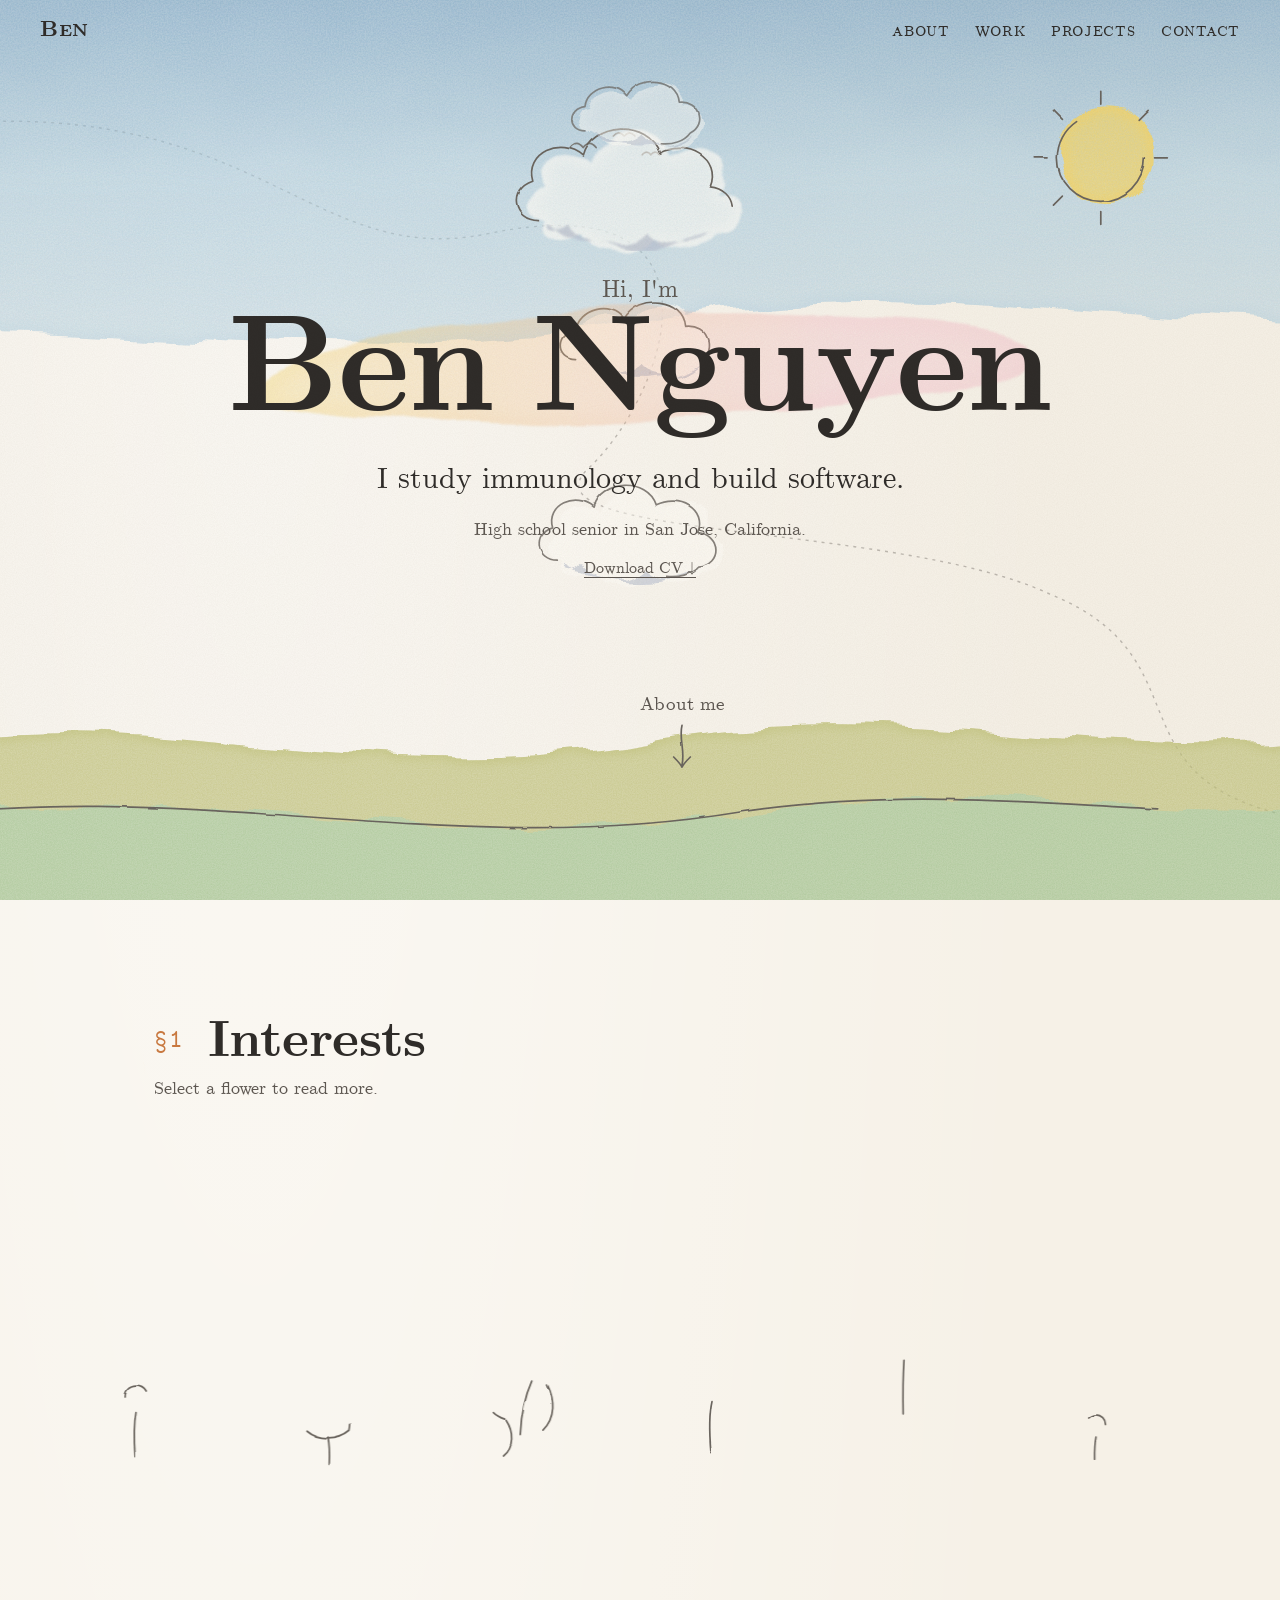
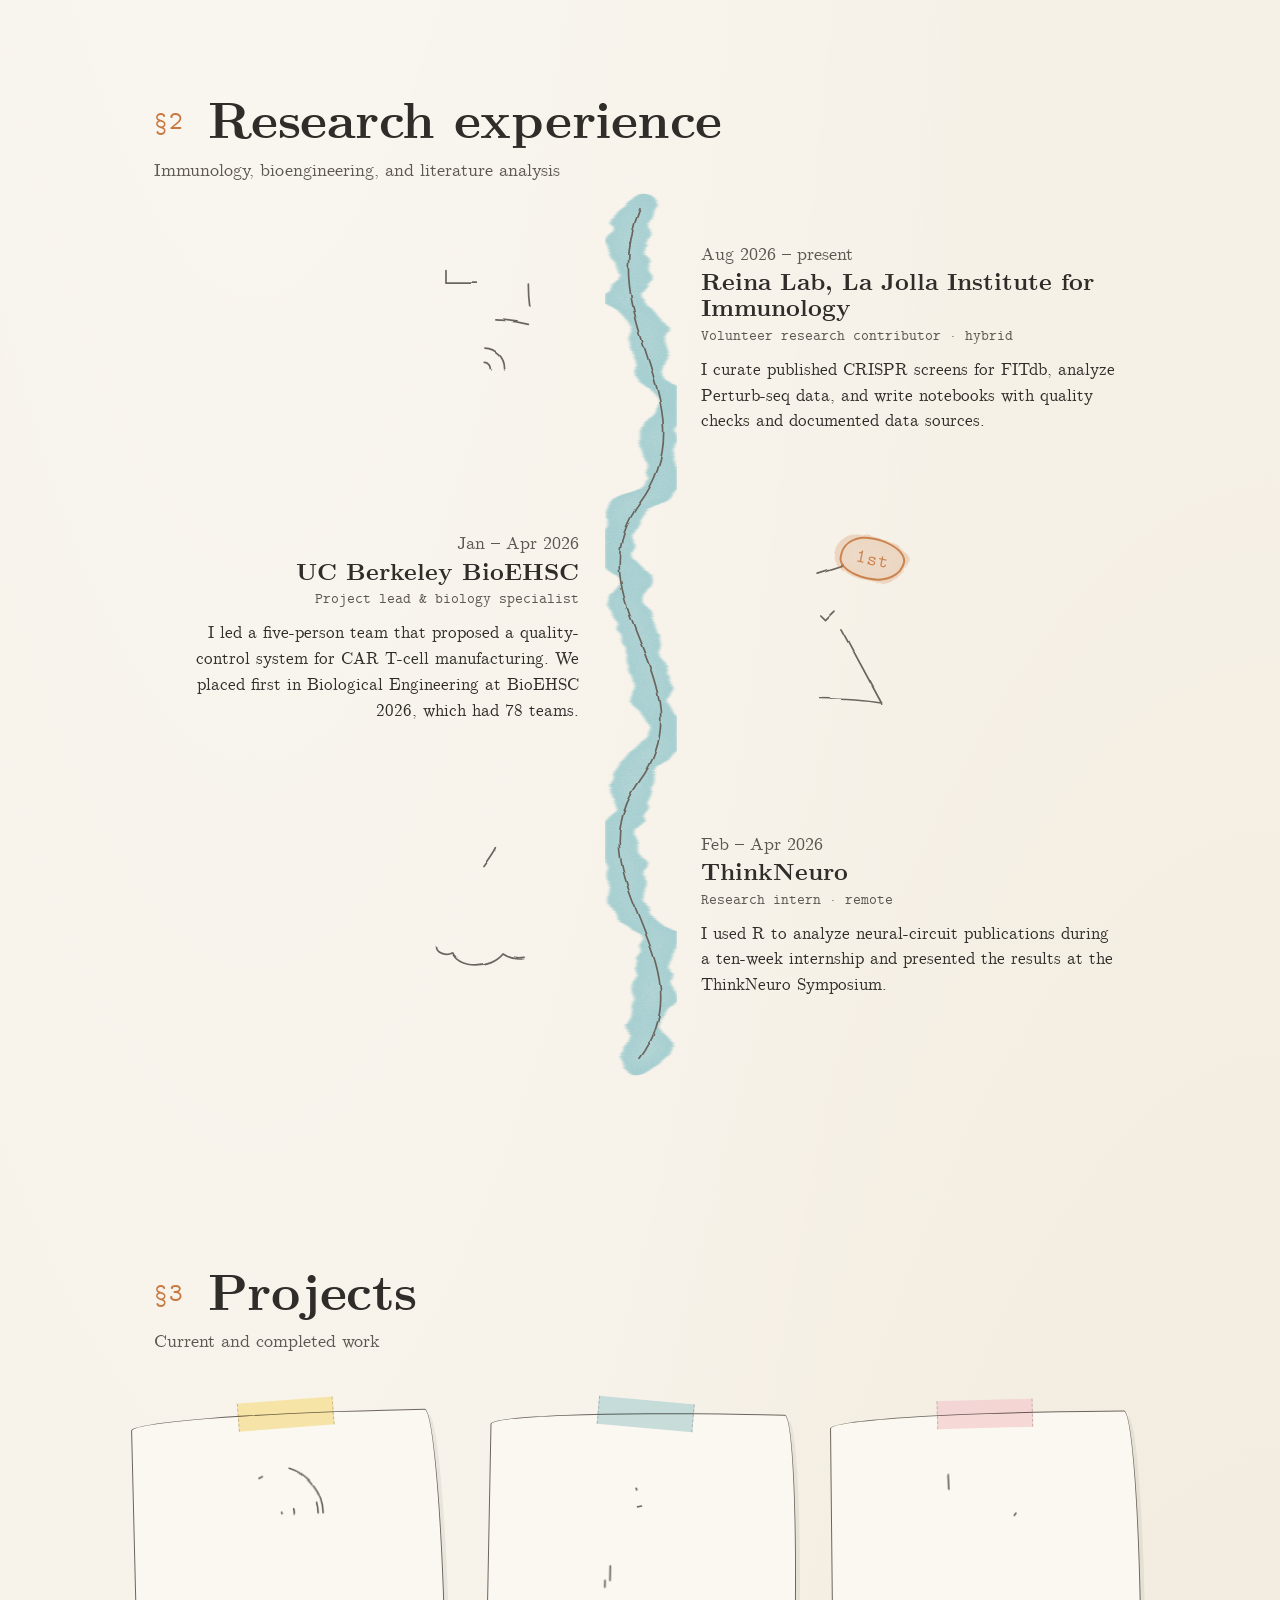
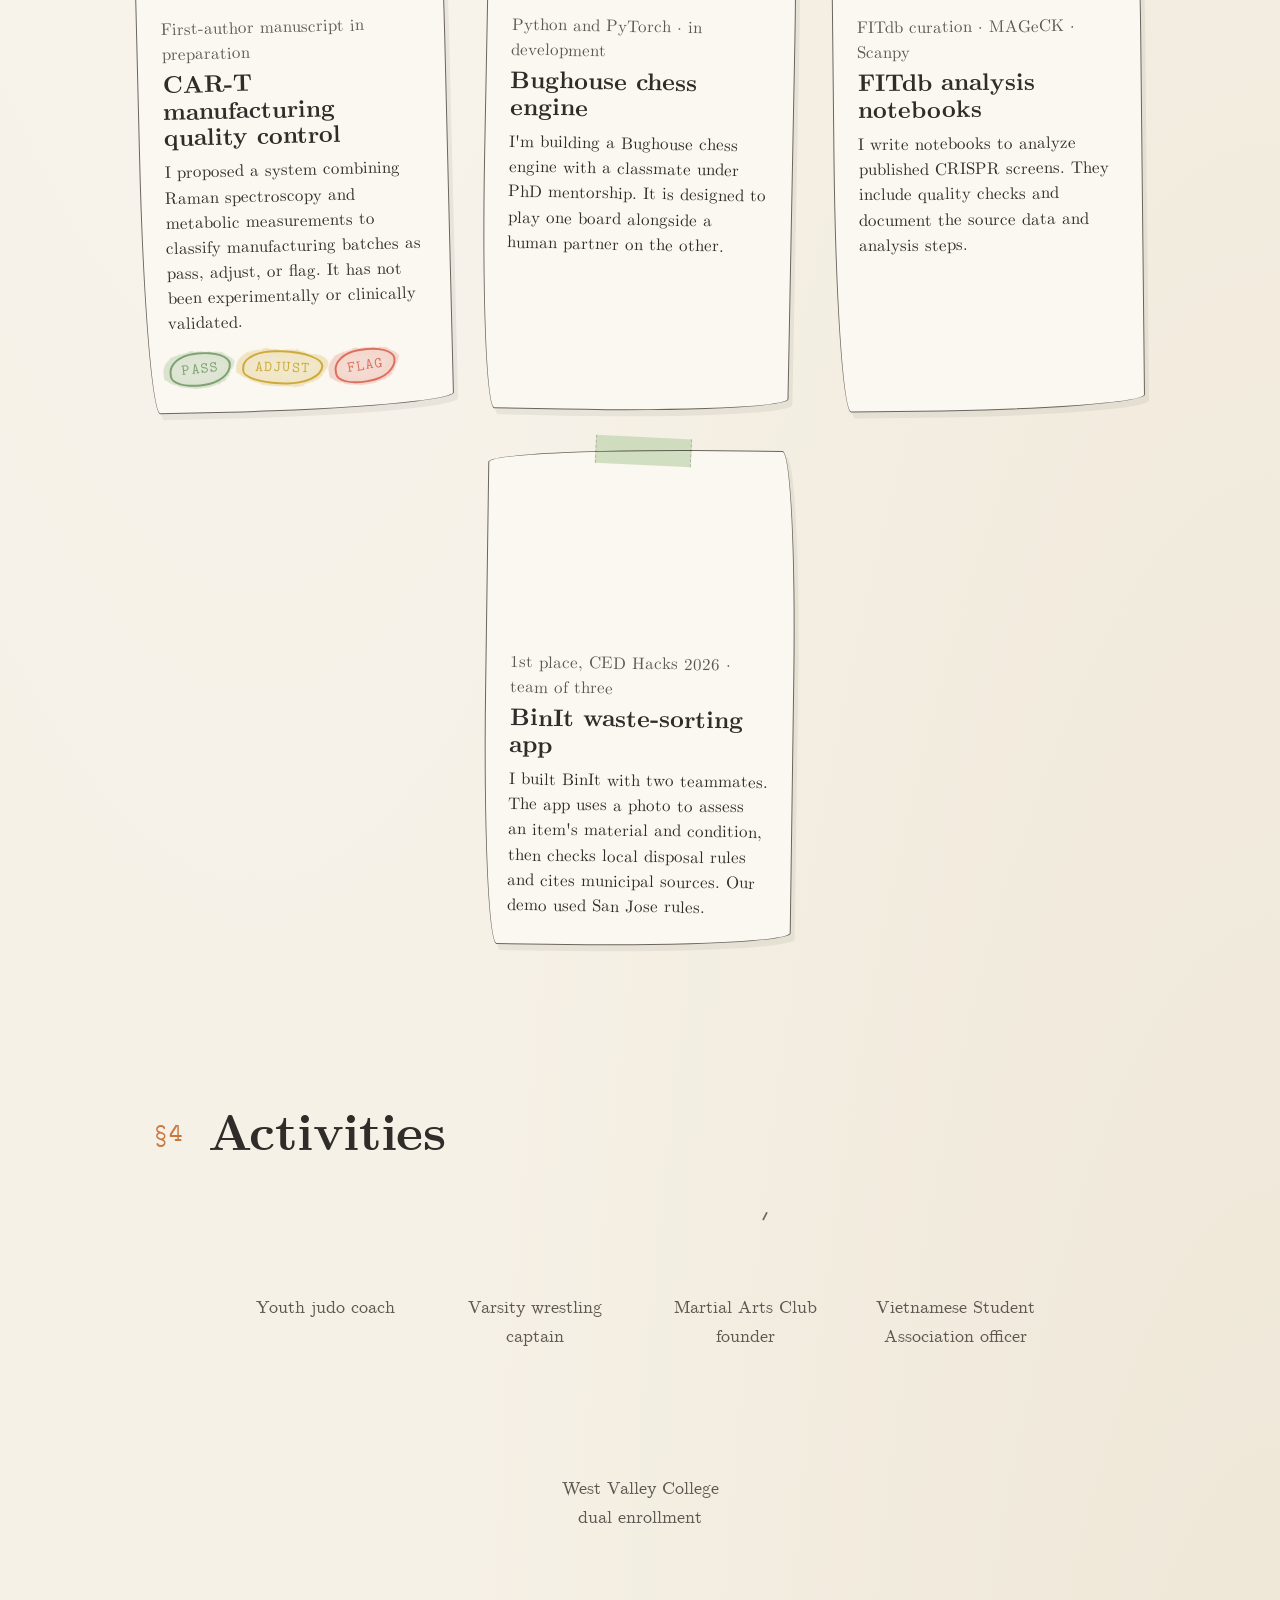
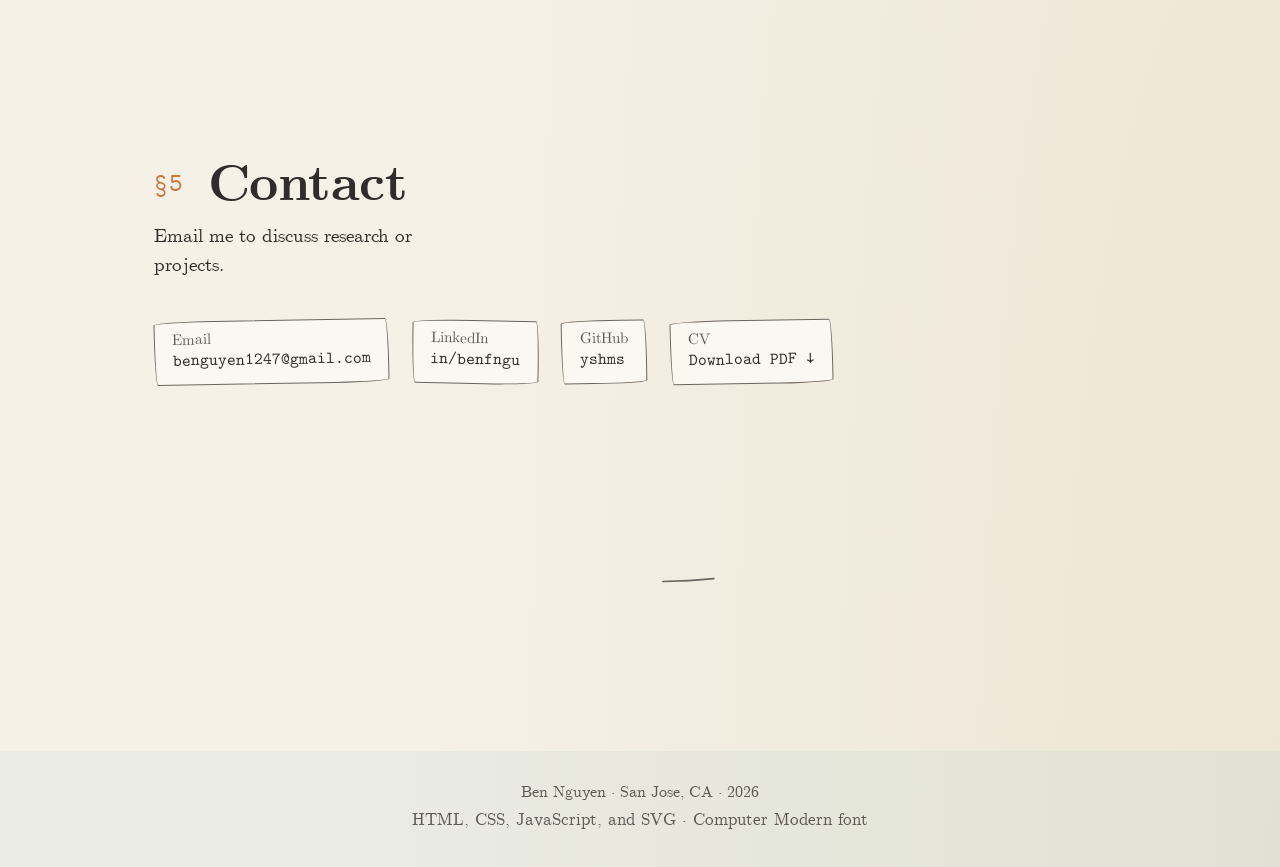
==== commit e55dafd3: "Replace figurative site copy with direct factual descriptions" ====
--- a/index.html
+++ b/index.html
@@ -4,7 +4,7 @@
 <meta charset="utf-8">
 <meta name="viewport" content="width=device-width, initial-scale=1">
 <title>Ben Nguyen</title>
-<meta name="description" content="Ben Nguyen — a high schooler in San Jose who likes finding out how things work. Immune cells, code, and a lot of questions.">
+<meta name="description" content="Ben Nguyen is a high school senior in San Jose, California, with experience in computational immunology, CRISPR screen analysis, and software development.">
 <meta name="theme-color" content="#f6f1e7">
 <link rel="preload" href="fonts/cmu-serif-500-roman.woff2" as="font" type="font/woff2" crossorigin>
 <link rel="preload" href="fonts/cmu-serif-700-roman.woff2" as="font" type="font/woff2" crossorigin>
@@ -346,12 +346,12 @@
 <div id="plane" aria-hidden="true"><svg viewBox="0 0 60 40"><use href="#s-plane"/></svg></div>
 
 <header class="nav" id="top">
-  <a class="nav-home" href="#sky">ben</a>
+  <a class="nav-home" href="#sky">Ben</a>
   <nav aria-label="Sections">
-    <a href="#wonder">wonder</a>
-    <a href="#notes">notes</a>
-    <a href="#making">making</a>
-    <a href="#hi">say hi</a>
+    <a href="#wonder">about</a>
+    <a href="#notes">work</a>
+    <a href="#making">projects</a>
+    <a href="#hi">contact</a>
   </nav>
 </header>
 
@@ -387,17 +387,17 @@
     <div class="cloud cloud-4"><svg viewBox="0 0 140 90"><use href="#cloud-b"/></svg></div>
 
     <div class="hero">
-      <p class="scribble hello">hi, I'm</p>
+      <p class="scribble hello">Hi, I'm</p>
       <h1 class="name" aria-label="Ben Nguyen">
         <span>B</span><span>e</span><span>n</span><span class="sp"> </span><span>N</span><span>g</span><span>u</span><span>y</span><span>e</span><span>n</span>
       </h1>
-      <p class="tagline">I like finding out how things work.</p>
-      <p class="scribble where">a high schooler in San Jose &middot; immune cells, code, and a lot of questions</p>
-      <a class="cv-download scribble" href="assets/Ben_Nguyen_CV.pdf" download aria-label="Download CV (PDF)">download CV &darr;</a>
+      <p class="tagline">I study immunology and build software.</p>
+      <p class="scribble where">High school senior in San Jose, California.</p>
+      <a class="cv-download scribble" href="assets/Ben_Nguyen_CV.pdf" download aria-label="Download CV (PDF)">Download CV &darr;</a>
     </div>
 
     <a class="cue" href="#wonder">
-      <span>keep going</span>
+      <span>About me</span>
       <svg viewBox="0 0 40 60" aria-hidden="true"><path class="line" d="M20,4 C16,20 24,34 20,52 M10,42 C14,46 18,50 20,54 C22,50 26,46 30,42" pathLength="1"/></svg>
     </a>
 
@@ -415,34 +415,34 @@
   <!-- ===================== WONDER ===================== -->
   <section id="wonder" class="meadow" data-reveal>
     <header class="sec-head">
-      <h2>things I wonder about</h2>
-      <p class="scribble">(tap a flower)</p>
+      <h2>Interests</h2>
+      <p class="scribble">Select a flower to read more.</p>
     </header>
 
     <div class="field">
       <button class="flower" style="--x:8%;  --s:1.05; --d:0.0s" aria-expanded="false">
         <svg viewBox="0 0 80 110"><use href="#f-daisy"/></svg>
-        <span class="note"><b>Can we catch a bad CAR-T batch early?</b><small>so I proposed a way to look for warning signs early (see &sect;3)</small></span>
+        <span class="note"><b>CAR-T manufacturing</b><small>I proposed a quality-control system for CAR T-cell manufacturing.</small></span>
       </button>
       <button class="flower" style="--x:24%; --s:0.9; --d:0.15s" aria-expanded="false">
         <svg viewBox="0 0 80 110"><use href="#f-tulip"/></svg>
-        <span class="note"><b>What makes a T cell tired?</b><small>exhaustion, metabolism, and why a cell's fitness matters long before it meets a tumor</small></span>
+        <span class="note"><b>T-cell biology</b><small>I'm interested in T-cell exhaustion and metabolism.</small></span>
       </button>
       <button class="flower" style="--x:40%; --s:1.05; --d:0.3s" aria-expanded="false">
         <svg viewBox="0 0 80 110"><use href="#f-bell"/></svg>
-        <span class="note"><b>Which genes make an immune cell brave?</b><small>CRISPR screens ask exactly this. I curate them into FITdb at the La Jolla Institute for Immunology</small></span>
+        <span class="note"><b>CRISPR screens</b><small>I analyze published screens and curate results for FITdb at the La Jolla Institute for Immunology.</small></span>
       </button>
       <button class="flower" style="--x:56%; --s:1.1; --d:0.45s" aria-expanded="false">
         <svg viewBox="0 0 80 110"><use href="#f-poppy"/></svg>
-        <span class="note"><b>Can an AI be a good teammate?</b><small>we're building a Bughouse chess engine that plays <em>with</em> a human, not instead of one</small></span>
+        <span class="note"><b>Cooperative AI</b><small>I'm building a Bughouse chess engine that plays <em>with</em> a human partner.</small></span>
       </button>
       <button class="flower" style="--x:72%; --s:0.95; --d:0.6s" aria-expanded="false">
         <svg viewBox="0 0 80 110"><use href="#f-lavender"/></svg>
-        <span class="note"><b>How do you teach a kid to fall safely?</b><small>gently, and many times over. I coach youth judo</small></span>
+        <span class="note"><b>Judo coaching</b><small>I teach judo to younger students.</small></span>
       </button>
       <button class="flower" style="--x:88%; --s:0.85; --d:0.75s" aria-expanded="false">
         <svg viewBox="0 0 80 110"><use href="#f-daisy"/></svg>
-        <span class="note"><b>How many papers is <em>a lot</em> of papers?</b><small>at ThinkNeuro I learned to measure a literature with R (bibliometrics)</small></span>
+        <span class="note"><b>Research <em>literature</em></b><small>I used R to analyze neural-circuit publications during my ThinkNeuro internship.</small></span>
       </button>
 
       <div class="butterfly" aria-hidden="true">
@@ -467,8 +467,8 @@
   <!-- ===================== FIELD NOTES ===================== -->
   <section id="notes" class="river-sec" data-reveal>
     <header class="sec-head">
-      <h2>field notes</h2>
-      <p class="scribble">where I've been so far</p>
+      <h2>Research experience</h2>
+      <p class="scribble">Immunology, bioengineering, and literature analysis</p>
     </header>
 
     <div class="river">
@@ -483,10 +483,10 @@
         <li class="stop" data-reveal>
           <div class="sketch"><svg viewBox="0 0 120 120"><use href="#s-jar"/></svg></div>
           <div class="card">
-            <p class="scribble when">Aug 2026 &rarr; now</p>
+            <p class="scribble when">Aug 2026 &ndash; present</p>
             <h3>Reina Lab, La Jolla Institute for Immunology</h3>
-            <p class="role">volunteer research contributor &middot; hybrid</p>
-            <p>I curate published CRISPR screens into FITdb: re-analyzing results, working with single-cell Perturb-seq data, and writing notebooks with quality checks and recorded provenance.</p>
+            <p class="role">Volunteer research contributor &middot; hybrid</p>
+            <p>I curate published CRISPR screens for FITdb, analyze Perturb-seq data, and write notebooks with quality checks and documented data sources.</p>
           </div>
         </li>
         <li class="stop" data-reveal>
@@ -494,8 +494,8 @@
           <div class="card">
             <p class="scribble when">Jan &ndash; Apr 2026</p>
             <h3>UC Berkeley BioEHSC</h3>
-            <p class="role">project lead &amp; biology</p>
-            <p>Five people, one question: how do you spot a failing CAR-T batch before it fails? First place in Biological Engineering at BioEHSC 2026, a competition with 78 teams.</p>
+            <p class="role">Project lead &amp; biology specialist</p>
+            <p>I led a five-person team that proposed a quality-control system for CAR T-cell manufacturing. We placed first in Biological Engineering at BioEHSC 2026, which had 78 teams.</p>
           </div>
         </li>
         <li class="stop" data-reveal>
@@ -503,8 +503,8 @@
           <div class="card">
             <p class="scribble when">Feb &ndash; Apr 2026</p>
             <h3>ThinkNeuro</h3>
-            <p class="role">research intern &middot; remote</p>
-            <p>Ten weeks of R and bibliometrics on neural-circuit literature, presented at the ThinkNeuro Symposium.</p>
+            <p class="role">Research intern &middot; remote</p>
+            <p>I used R to analyze neural-circuit publications during a ten-week internship and presented the results at the ThinkNeuro Symposium.</p>
           </div>
         </li>
       </ol>
@@ -514,17 +514,17 @@
   <!-- ===================== MAKING ===================== -->
   <section id="making" class="making" data-reveal>
     <header class="sec-head">
-      <h2>things I'm making</h2>
-      <p class="scribble">works in progress, taped in</p>
+      <h2>Projects</h2>
+      <p class="scribble">Current and completed work</p>
     </header>
 
     <div class="sheets">
       <article class="sheet" style="--tilt:-1.4deg" data-reveal>
         <span class="tape" aria-hidden="true"></span>
         <div class="sketch"><svg viewBox="0 0 120 120"><use href="#s-lens"/></svg></div>
-        <p class="scribble label">first-author manuscript &middot; in preparation</p>
-        <h3>Catching bad CAR&#8209;T batches early</h3>
-        <p>The idea: shine Raman light on the cells, train against metabolic ground truth, and let the model say <em>pass</em>, <em>adjust</em>, or <em>flag</em> before the batch is finished. A proposed architecture, not experimentally or clinically validated.</p>
+        <p class="scribble label">First-author manuscript in preparation</p>
+        <h3>CAR-T manufacturing quality control</h3>
+        <p>I proposed a system combining Raman spectroscopy and metabolic measurements to classify manufacturing batches as <em>pass</em>, <em>adjust</em>, or <em>flag</em>. It has not been experimentally or clinically validated.</p>
         <div class="stamps" aria-hidden="true">
           <span class="stamp stamp-pass">PASS</span>
           <span class="stamp stamp-adjust">ADJUST</span>
@@ -535,25 +535,25 @@
       <article class="sheet" style="--tilt:1.1deg" data-reveal>
         <span class="tape" aria-hidden="true"></span>
         <div class="sketch"><svg viewBox="0 0 120 120"><use href="#s-knight"/></svg></div>
-        <p class="scribble label">Bughouse chess &middot; Python + PyTorch &middot; with a classmate, PhD-mentored</p>
-        <h3>A chess engine that plays <em>with</em> you</h3>
-        <p>One board for the AI, one for its human partner. It has to guess what you'll do next &mdash; and forgive what you just did.</p>
+        <p class="scribble label">Python and PyTorch &middot; in development</p>
+        <h3>Bughouse <em>chess</em> engine</h3>
+        <p>I'm building a Bughouse chess engine with a classmate under PhD mentorship. It is designed to play one board alongside a human partner on the other.</p>
       </article>
 
       <article class="sheet" style="--tilt:-0.6deg" data-reveal>
         <span class="tape" aria-hidden="true"></span>
         <div class="sketch"><svg viewBox="0 0 120 120"><use href="#s-notebook"/></svg></div>
         <p class="scribble label">FITdb curation &middot; MAGeCK &middot; Scanpy</p>
-        <h3>Notebooks that check themselves</h3>
-        <p>I build notebooks with quality checks and recorded input provenance, so the analysis can be inspected, rerun, and built on.</p>
+        <h3>FITdb analysis notebooks</h3>
+        <p>I write notebooks to analyze published CRISPR screens. They include quality checks and document the source data and analysis steps.</p>
       </article>
 
       <article class="sheet sheet-binit" style="--tilt:0.8deg" data-reveal>
         <span class="tape" aria-hidden="true"></span>
         <div class="sketch"><svg viewBox="0 0 120 120" aria-hidden="true"><use href="#s-bin"/></svg></div>
-        <p class="scribble label">BinIt &middot; 1st place, CED Hacks 2026 &middot; built with two teammates</p>
-        <h3>Which bin does this go in?</h3>
-        <p>A photo, an item's material and condition, and the local rules. BinIt helps sort waste with the municipal source attached &mdash; even when the paper plate is greasy. Our demo used San Jose rules.</p>
+        <p class="scribble label">1st place, CED Hacks 2026 &middot; team of three</p>
+        <h3>BinIt waste-sorting app</h3>
+        <p>I built BinIt with two teammates. The app uses a photo to assess an item's material and condition, then checks local disposal rules and cites municipal sources. Our demo used San Jose rules.</p>
       </article>
     </div>
   </section>
@@ -561,29 +561,29 @@
   <!-- ===================== OFF THE PAGE ===================== -->
   <section id="also" class="also" data-reveal>
     <header class="sec-head">
-      <h2>off the page</h2>
+      <h2>Activities</h2>
     </header>
     <ul class="doodles">
-      <li><svg viewBox="0 0 120 80"><use href="#d-belt"/></svg><span>youth judo coach</span></li>
-      <li><svg viewBox="0 0 120 80"><use href="#d-whistle"/></svg><span>captain, varsity wrestling</span></li>
-      <li><svg viewBox="0 0 120 80"><use href="#d-gi"/></svg><span>founded the martial arts club</span></li>
-      <li><svg viewBox="0 0 120 80"><use href="#d-lantern"/></svg><span>officer, Vietnamese Student Association</span></li>
-      <li><svg viewBox="0 0 120 80"><use href="#d-book"/></svg><span>dual-enrolled at West Valley College</span></li>
+      <li><svg viewBox="0 0 120 80"><use href="#d-belt"/></svg><span>Youth judo coach</span></li>
+      <li><svg viewBox="0 0 120 80"><use href="#d-whistle"/></svg><span>Varsity wrestling captain</span></li>
+      <li><svg viewBox="0 0 120 80"><use href="#d-gi"/></svg><span>Martial Arts Club founder</span></li>
+      <li><svg viewBox="0 0 120 80"><use href="#d-lantern"/></svg><span>Vietnamese Student Association officer</span></li>
+      <li><svg viewBox="0 0 120 80"><use href="#d-book"/></svg><span>West Valley College dual enrollment</span></li>
     </ul>
   </section>
 
   <!-- ===================== SAY HI ===================== -->
   <section id="hi" class="pond" data-reveal>
     <header class="sec-head">
-      <h2>say hi</h2>
-      <p class="lead">If you're curious about the same things &mdash; or completely different ones &mdash; write me.</p>
+      <h2>Contact</h2>
+      <p class="lead">Email me to discuss research or projects.</p>
     </header>
 
     <ul class="links">
-      <li><a href="mailto:benguyen1247@gmail.com"><span class="scribble">email</span>benguyen1247@gmail.com</a></li>
-      <li><a href="https://linkedin.com/in/benfngu" rel="me noopener" target="_blank"><span class="scribble">linkedin</span>in/benfngu</a></li>
-      <li><a href="https://github.com/yshms" rel="me noopener" target="_blank"><span class="scribble">github</span>yshms</a></li>
-      <li><a href="assets/Ben_Nguyen_CV.pdf" download aria-label="Download CV (PDF)"><span class="scribble">cv</span>download PDF &darr;</a></li>
+      <li><a href="mailto:benguyen1247@gmail.com"><span class="scribble">Email</span>benguyen1247@gmail.com</a></li>
+      <li><a href="https://linkedin.com/in/benfngu" rel="me noopener" target="_blank"><span class="scribble">LinkedIn</span>in/benfngu</a></li>
+      <li><a href="https://github.com/yshms" rel="me noopener" target="_blank"><span class="scribble">GitHub</span>yshms</a></li>
+      <li><a href="assets/Ben_Nguyen_CV.pdf" download aria-label="Download CV (PDF)"><span class="scribble">CV</span>Download PDF &darr;</a></li>
     </ul>
 
     <div class="water">
@@ -605,7 +605,7 @@
 
 <footer class="foot">
   <p>Ben Nguyen &middot; San Jose, CA &middot; 2026</p>
-  <p class="scribble">drawn in SVG, painted with code &middot; set in Computer Modern</p>
+  <p class="scribble">HTML, CSS, JavaScript, and SVG &middot; Computer Modern font</p>
 </footer>
 
 <script src="script.js?v=20260926-original"></script>
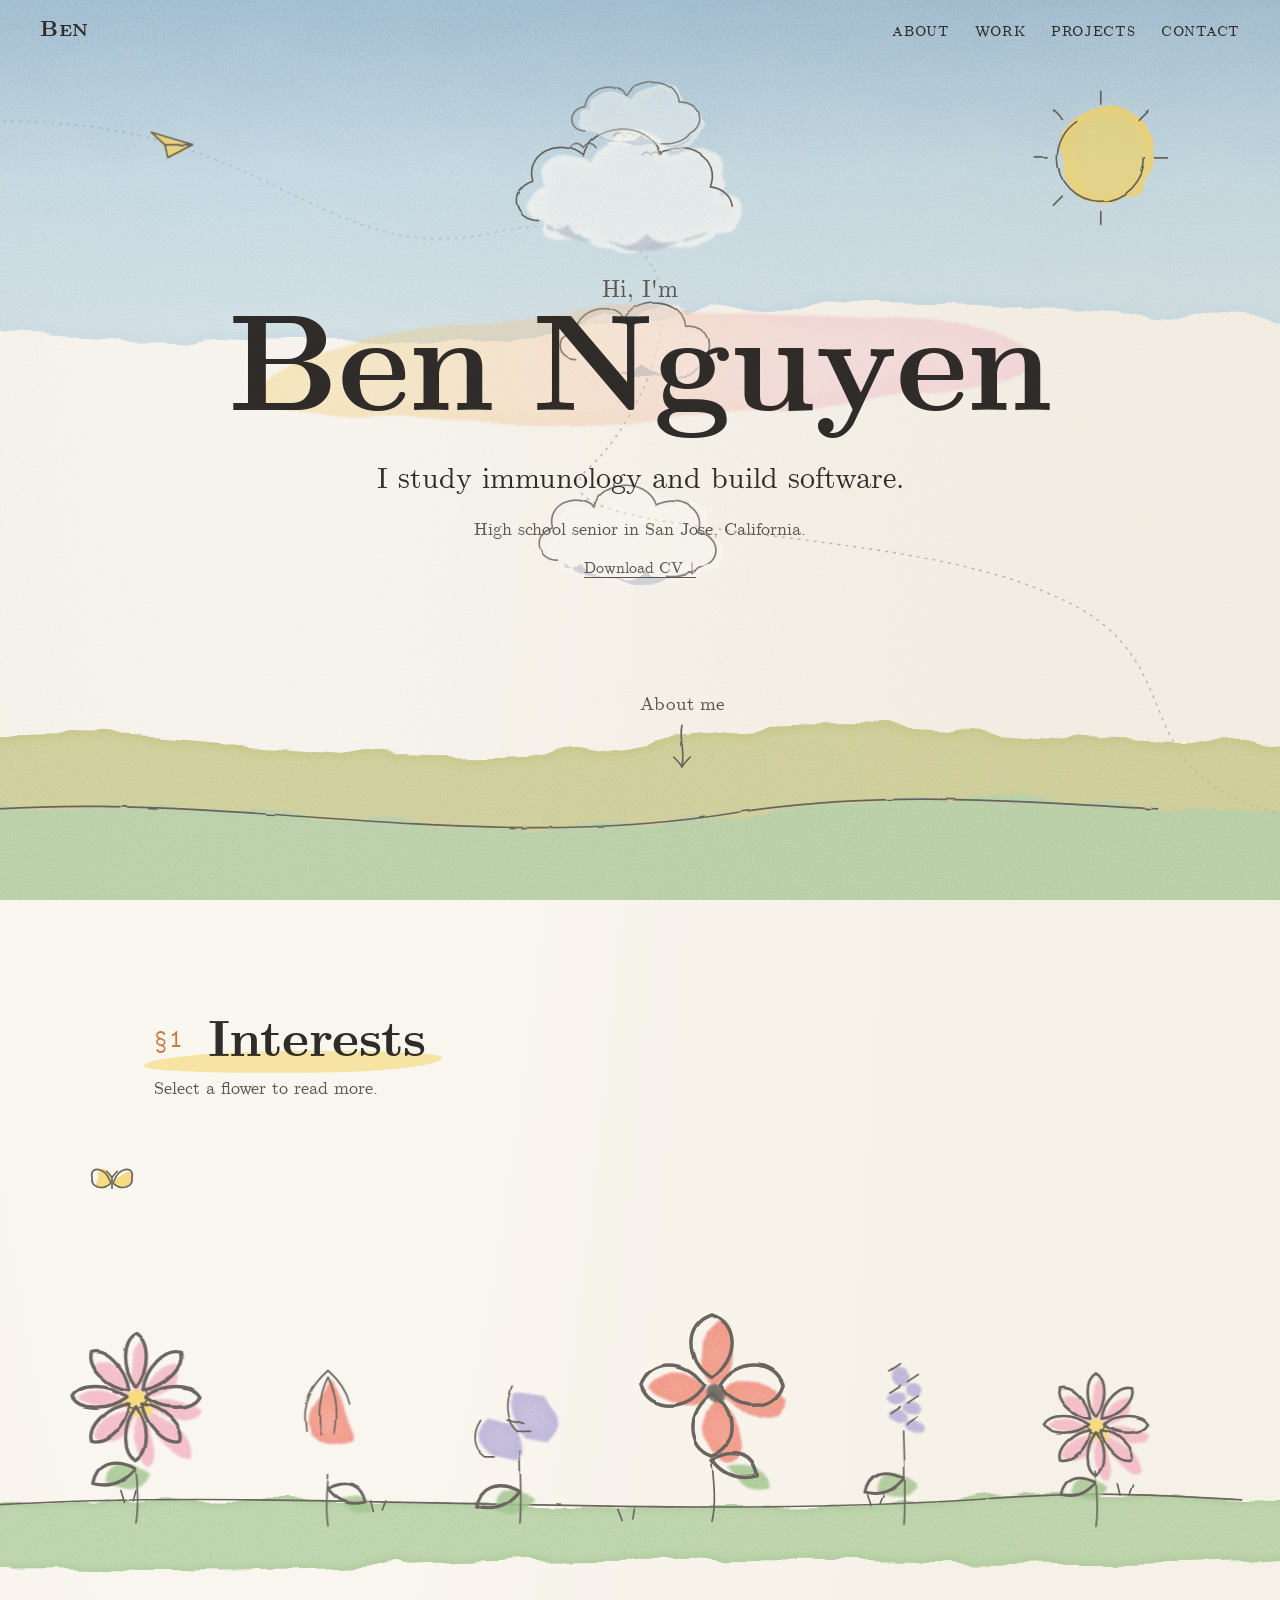
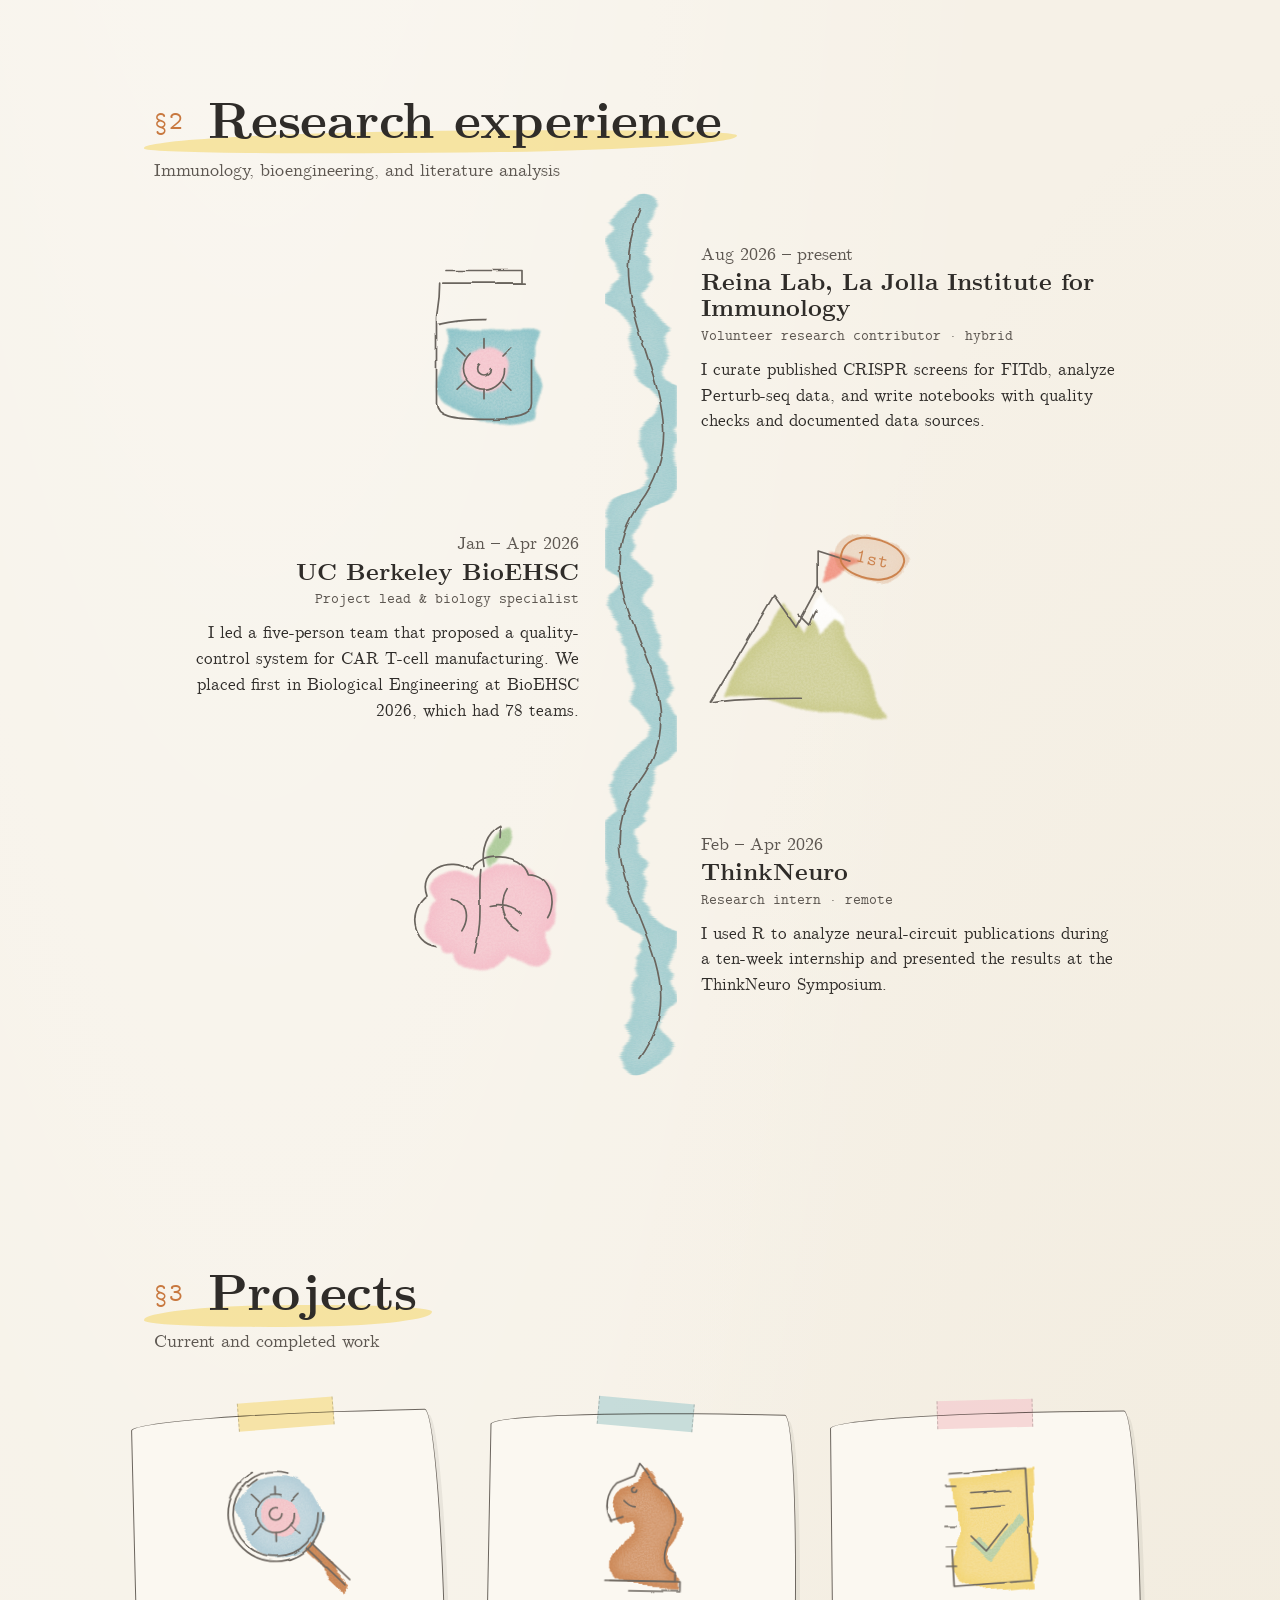
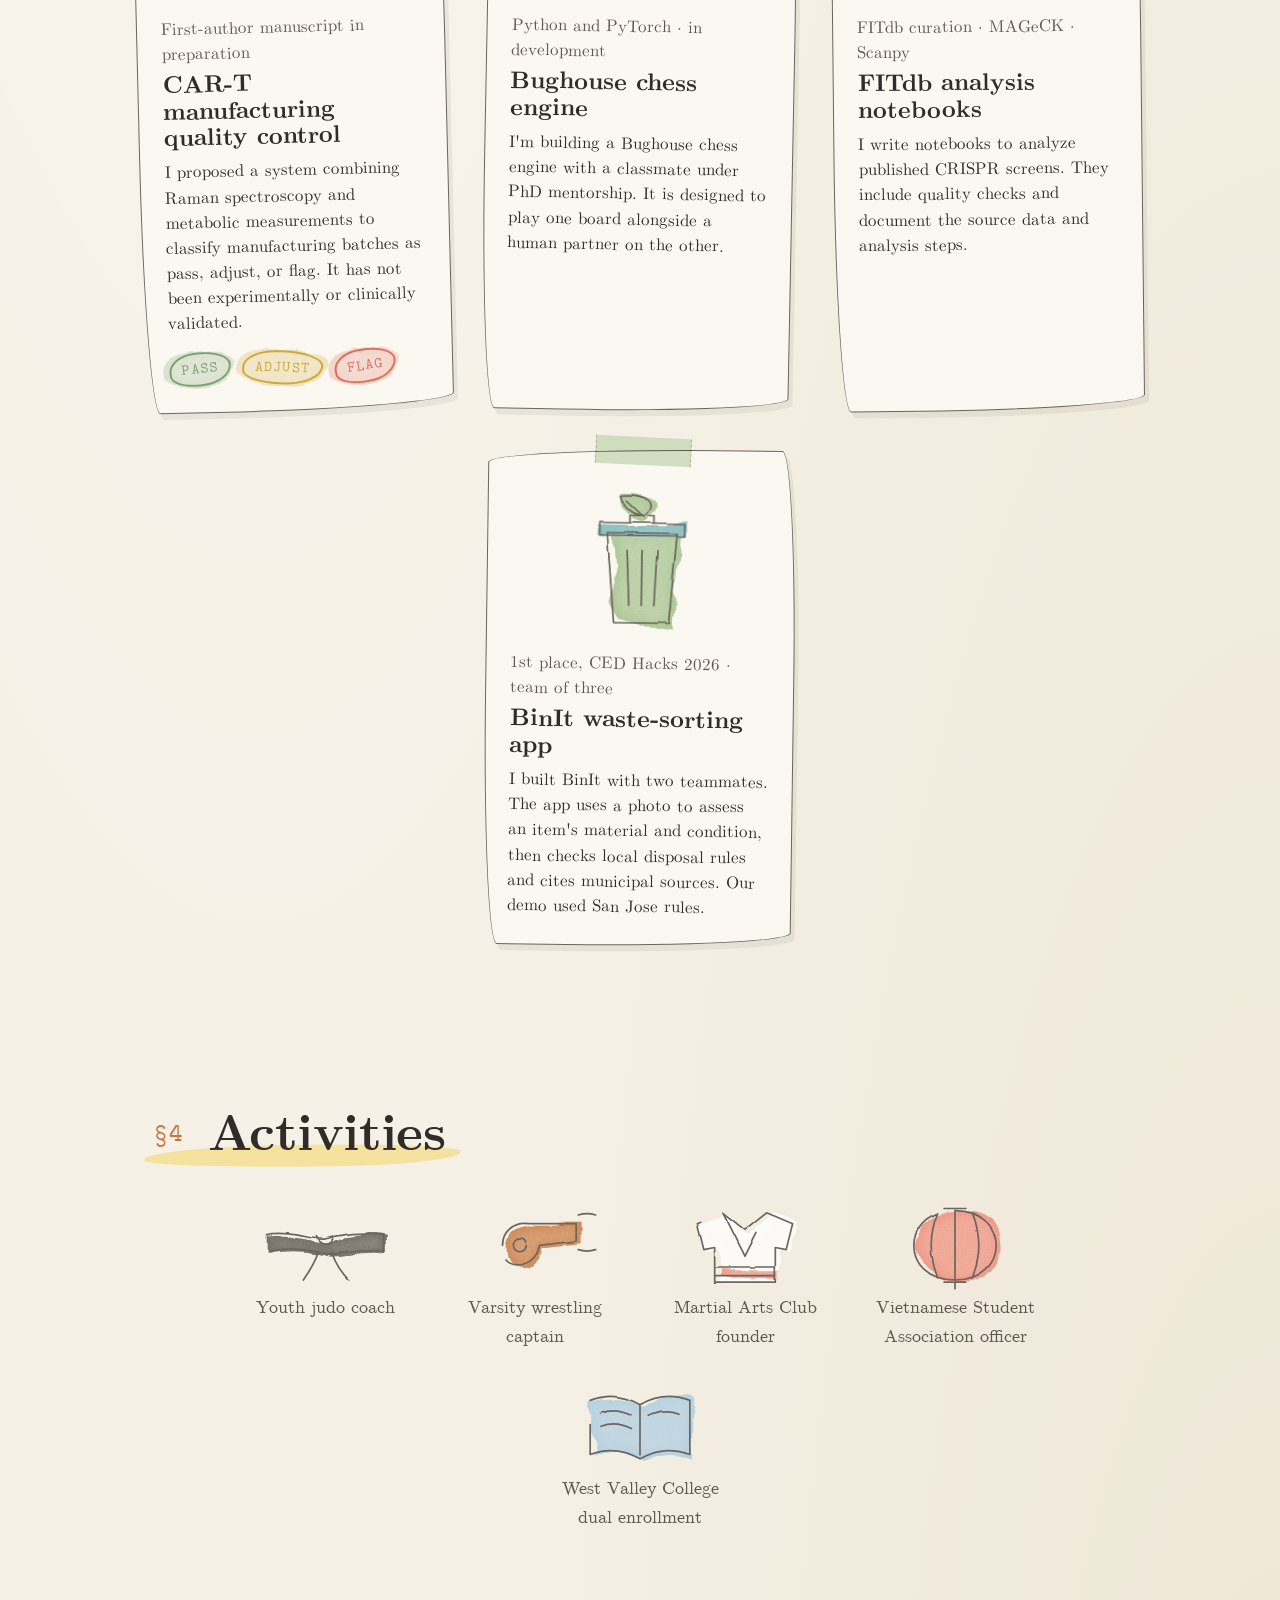
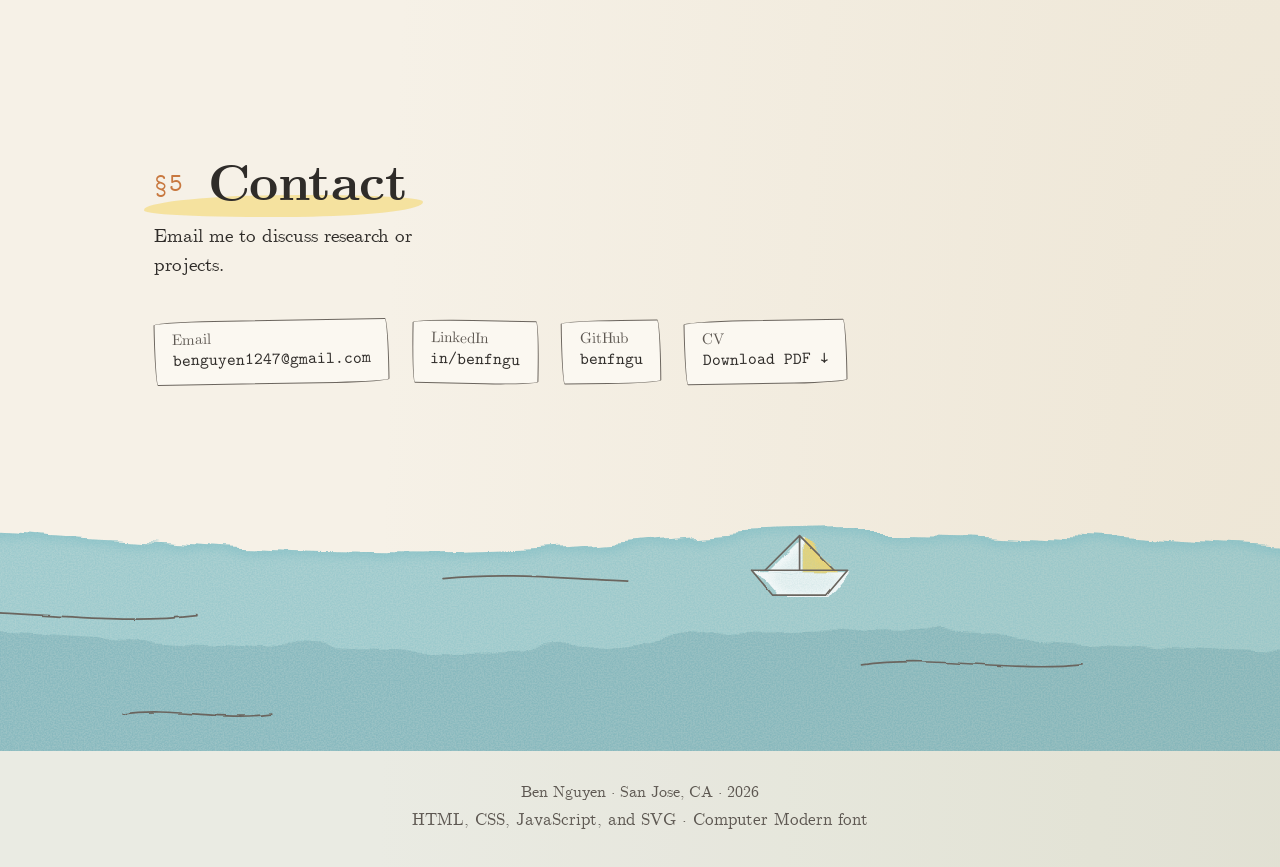
==== commit 7561a40f: "Update GitHub profile link to benfngu" ====
--- a/index.html
+++ b/index.html
@@ -582,7 +582,7 @@
     <ul class="links">
       <li><a href="mailto:benguyen1247@gmail.com"><span class="scribble">Email</span>benguyen1247@gmail.com</a></li>
       <li><a href="https://linkedin.com/in/benfngu" rel="me noopener" target="_blank"><span class="scribble">LinkedIn</span>in/benfngu</a></li>
-      <li><a href="https://github.com/yshms" rel="me noopener" target="_blank"><span class="scribble">GitHub</span>yshms</a></li>
+      <li><a href="https://github.com/benfngu" rel="me noopener" target="_blank"><span class="scribble">GitHub</span>benfngu</a></li>
       <li><a href="assets/Ben_Nguyen_CV.pdf" download aria-label="Download CV (PDF)"><span class="scribble">CV</span>Download PDF &darr;</a></li>
     </ul>
 
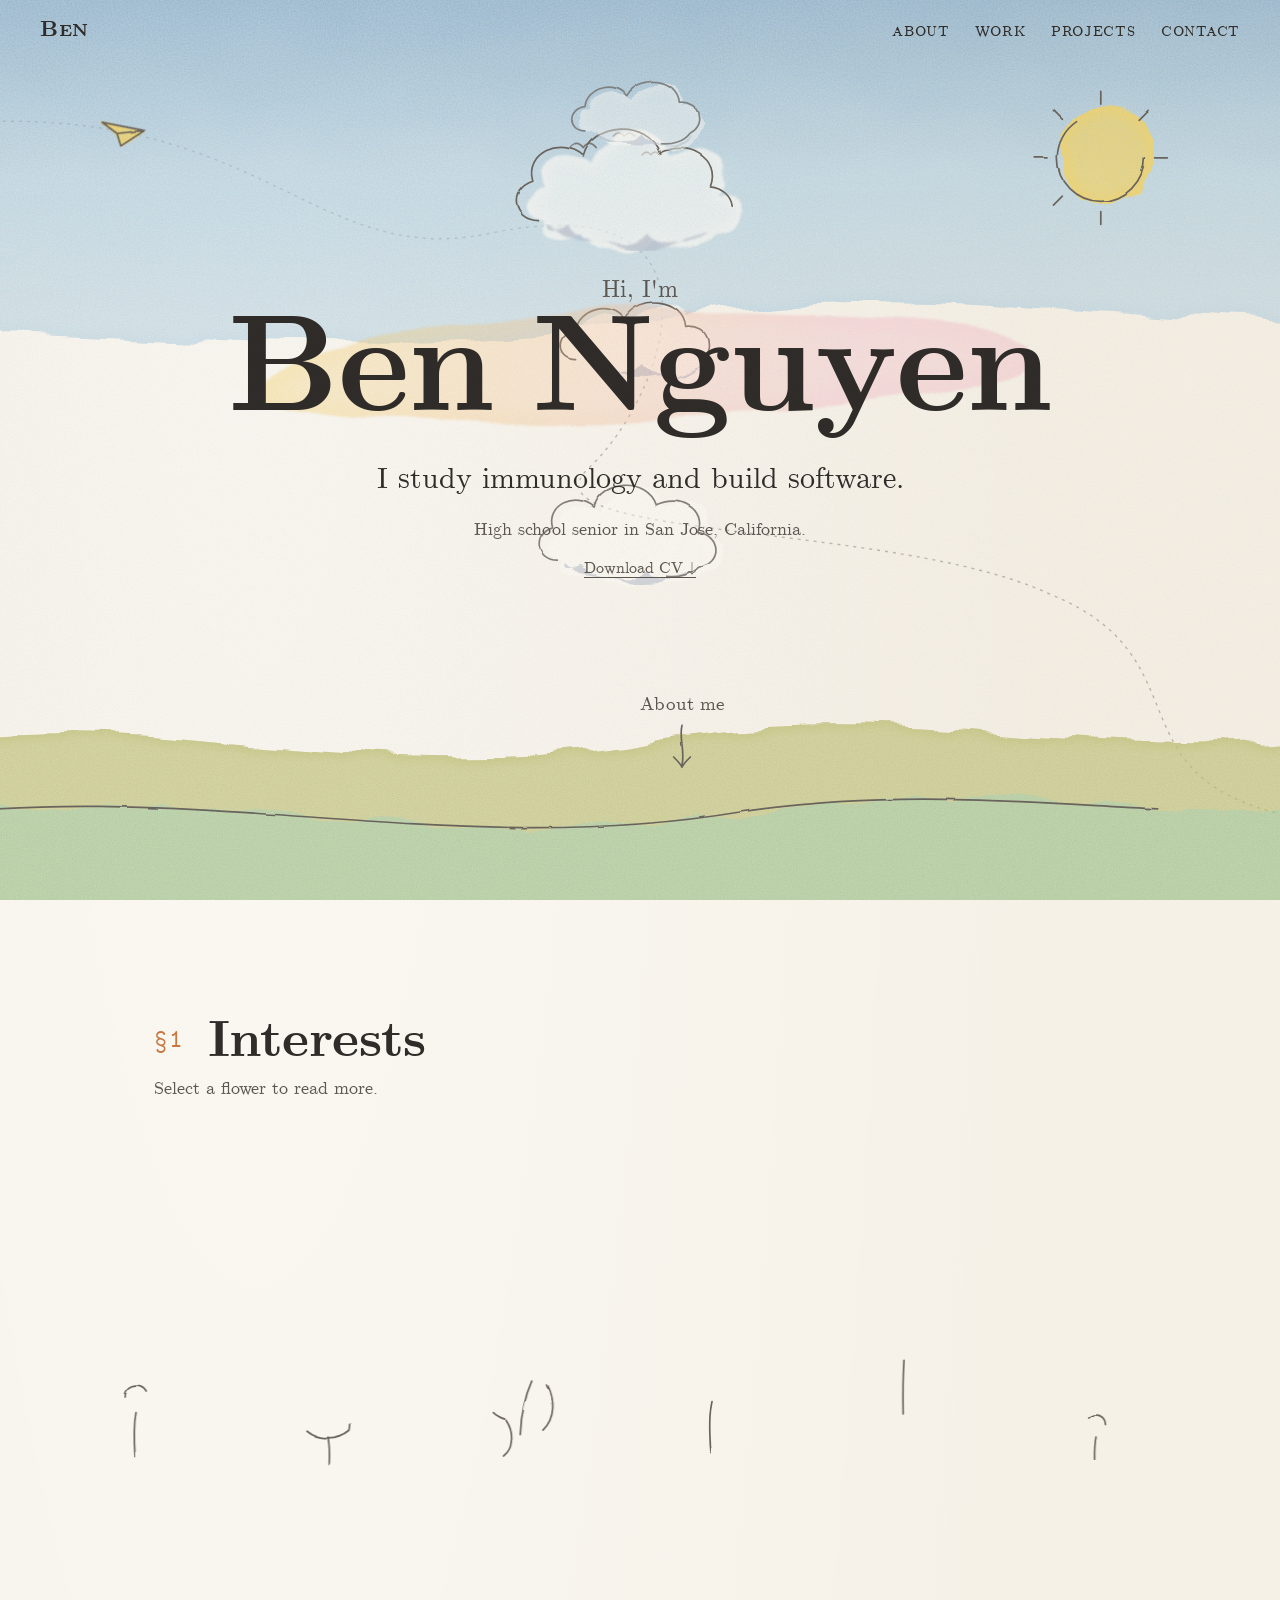
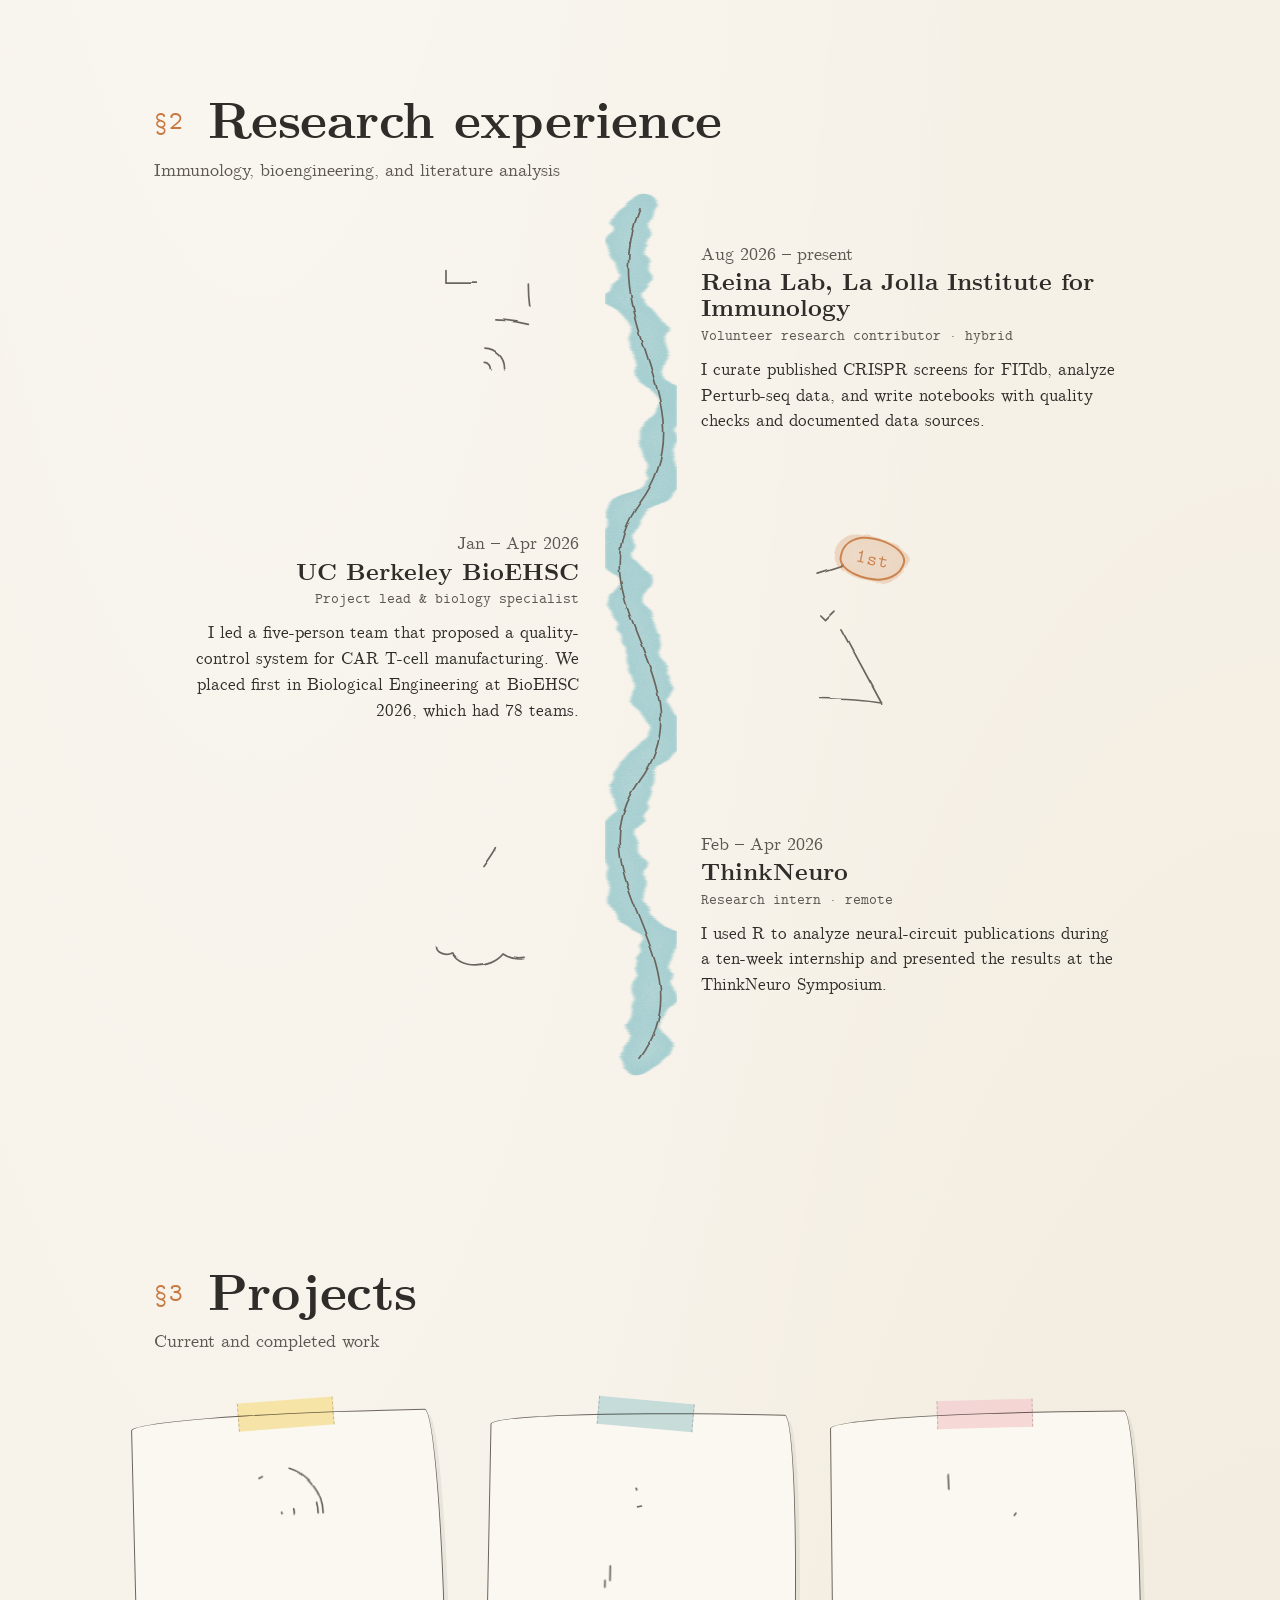
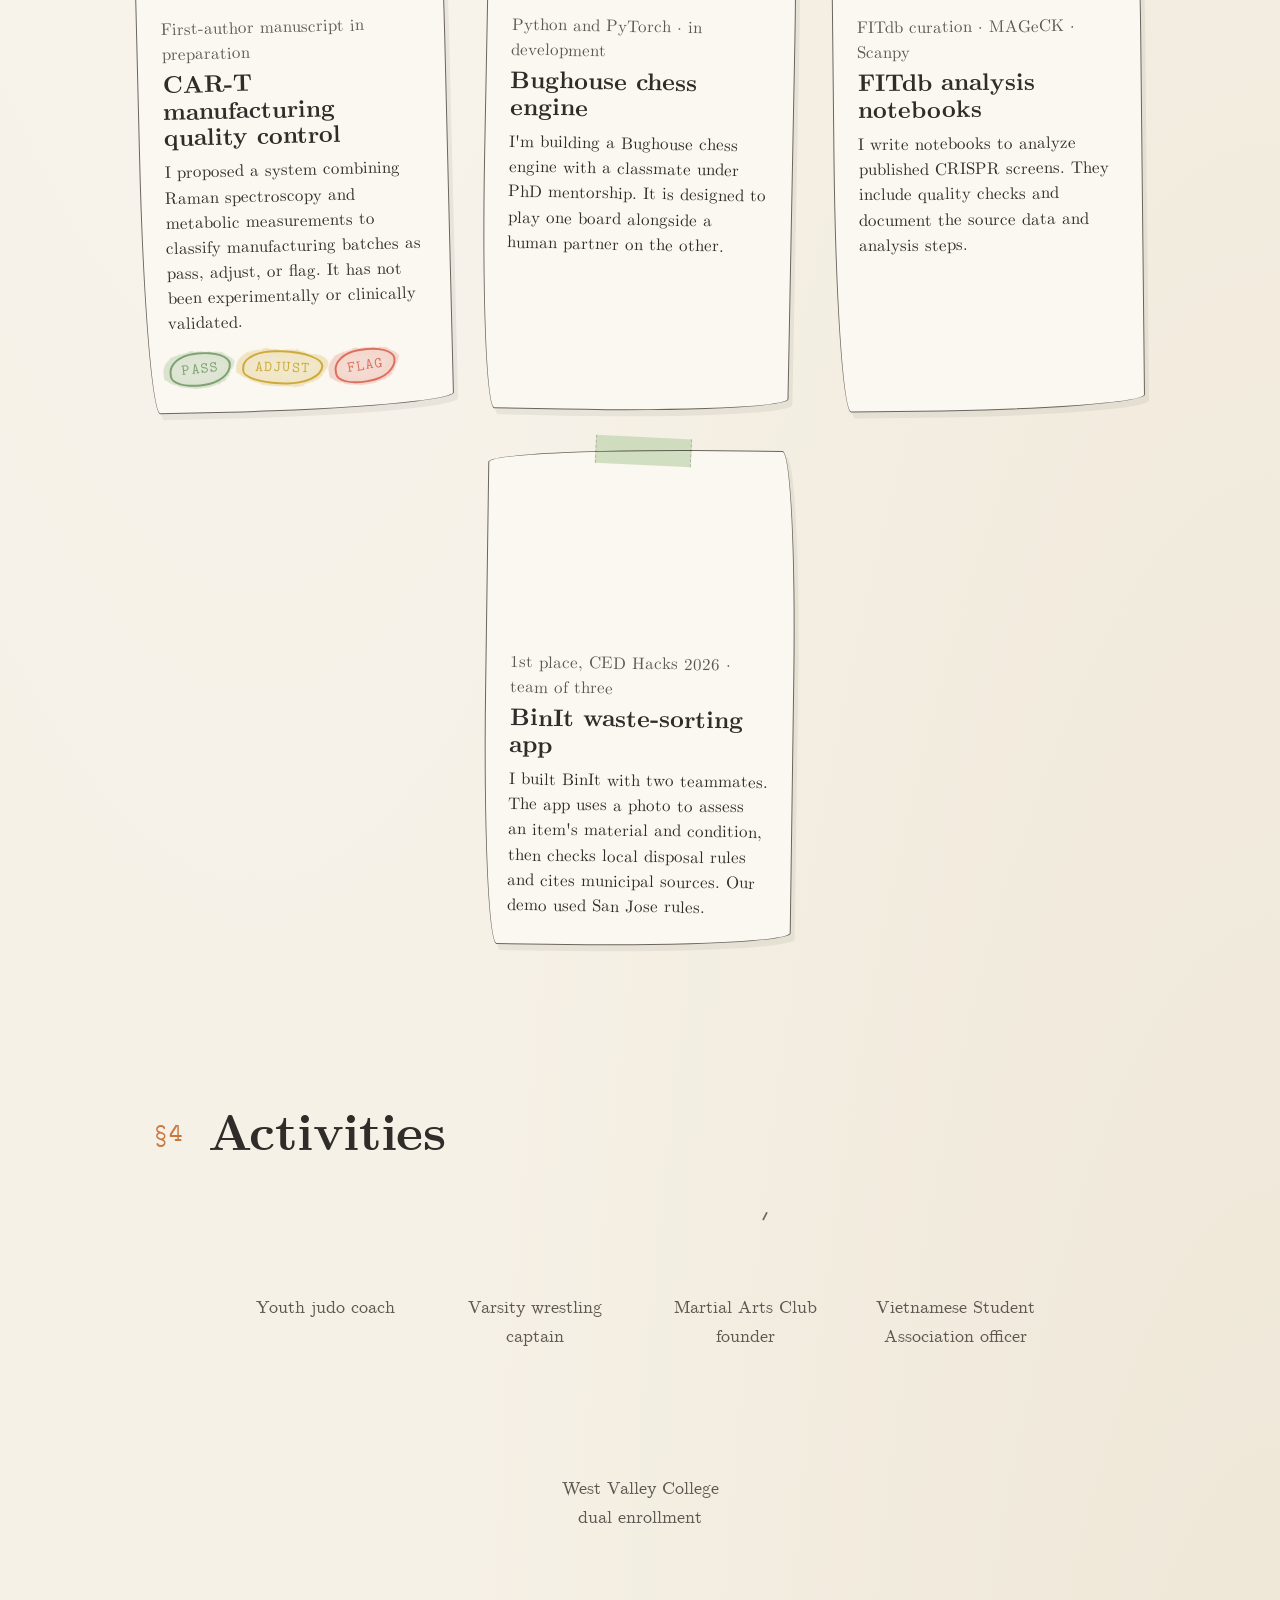
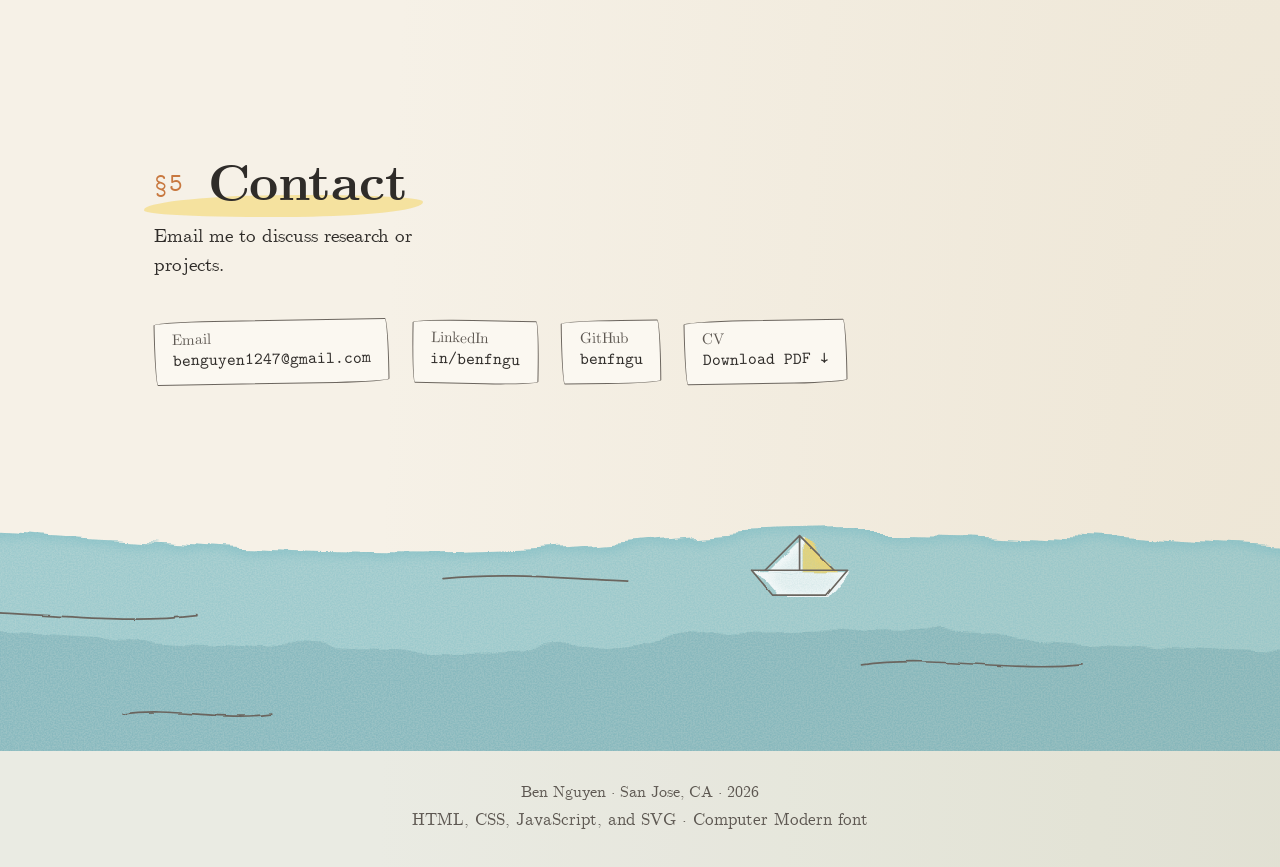
==== commit c954ac6e: "Synchronize butterfly wing flapping" ====
--- a/index.html
+++ b/index.html
@@ -8,7 +8,7 @@
 <meta name="theme-color" content="#f6f1e7">
 <link rel="preload" href="fonts/cmu-serif-500-roman.woff2" as="font" type="font/woff2" crossorigin>
 <link rel="preload" href="fonts/cmu-serif-700-roman.woff2" as="font" type="font/woff2" crossorigin>
-<link rel="stylesheet" href="styles.css?v=20260926-original">
+  <link rel="stylesheet" href="styles.css?v=20261001-butterfly">
 <link rel="icon" href="data:image/svg+xml,%3Csvg xmlns='http://www.w3.org/2000/svg' viewBox='0 0 32 32'%3E%3Ccircle cx='16' cy='16' r='11' fill='%23f2917f'/%3E%3Ccircle cx='13' cy='13' r='11' fill='%23f6d56a' opacity='.7'/%3E%3C/svg%3E">
 </head>
 <body>
--- a/styles.css
+++ b/styles.css
@@ -279,8 +279,11 @@
   animation: flutter 46s ease-in-out infinite alternate;
 }
 .butterfly svg { display: block; width: 100%; height: auto; overflow: visible; }
-.wing { transform-origin: 0 0; animation: flap .55s ease-in-out infinite alternate; }
-.wing-r { animation-delay: -.55s; }
+.butterfly .wing {
+  /* Both wings fold together around the body at SVG coordinate (0, 0). */
+  transform-box: view-box; transform-origin: 0 0;
+  animation: flap .55s ease-in-out infinite alternate;
+}
 @keyframes flap { from { transform: scaleX(1); } to { transform: scaleX(.35); } }
 @keyframes flutter { from { offset-distance: 0%; } to { offset-distance: 100%; } }
 .birds { position: absolute; top: 14%; left: 44%; width: clamp(90px, 9vw, 150px); z-index: 1; overflow: visible; opacity: .8; }
